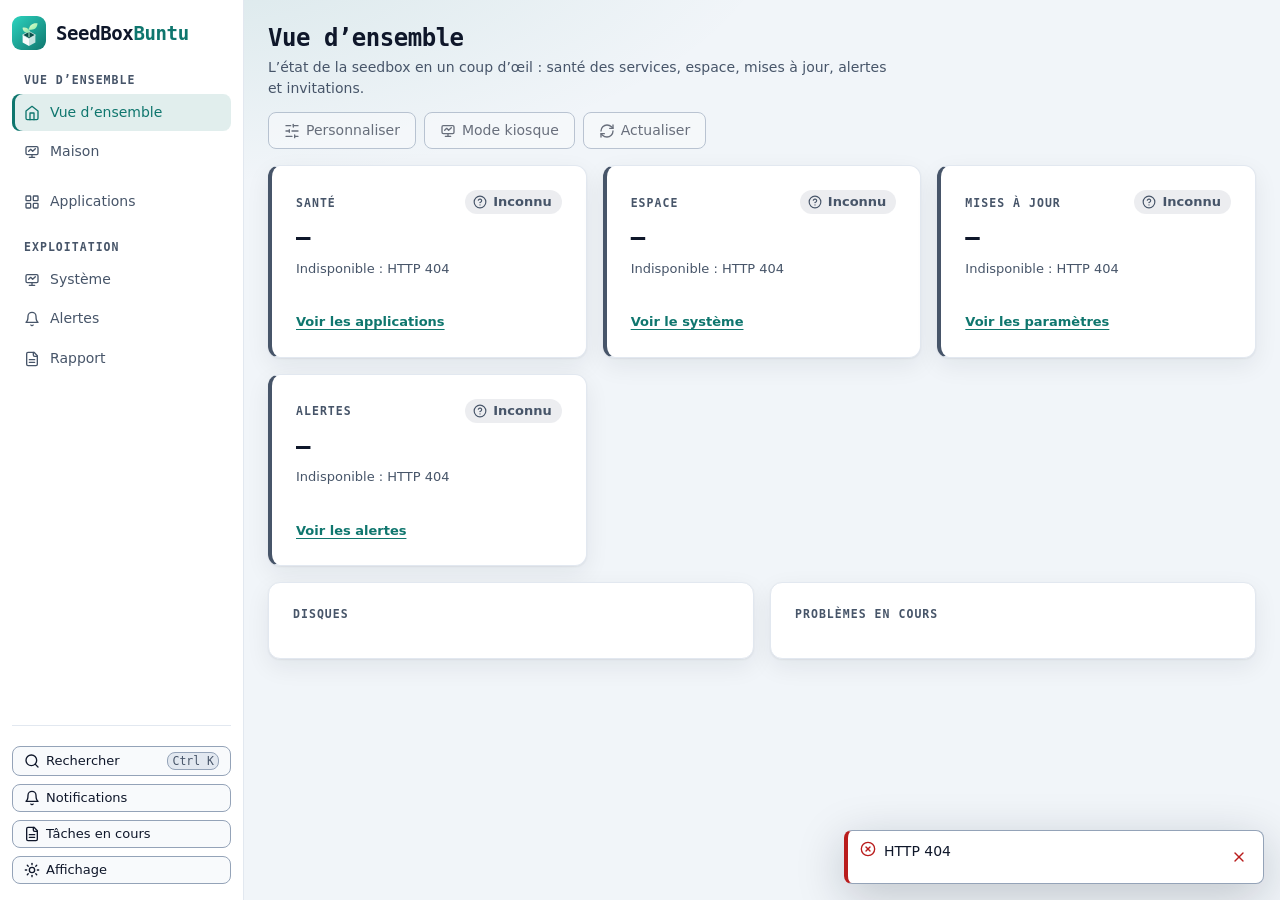
==== rootfs/usr/local/lib/seedboxbuntu/console/web/index.html @ ff4ff11b "Seed depuis le NAS : repointage automatique des torrents vers la copie du NAS, copie locale libérée " ====
<!doctype html>
<html lang="fr">
<head>
<meta charset="utf-8">
<meta name="viewport" content="width=device-width, initial-scale=1">
<title>SeedBoxBuntu - Console</title>
<meta name="theme-color" content="#020617">
<link rel="icon" type="image/svg+xml" href="logo.svg">
<link rel="manifest" href="manifest.webmanifest" crossorigin="use-credentials">
<link rel="apple-touch-icon" href="apple-touch-icon.png">
<meta name="mobile-web-app-capable" content="yes">
<meta name="apple-mobile-web-app-capable" content="yes">
<meta name="apple-mobile-web-app-title" content="SeedBox">
<link rel="preload" href="fonts/fira-sans-latin-400-normal.woff2" as="font" type="font/woff2" crossorigin>
<link rel="stylesheet" href="tokens.css">
<link rel="stylesheet" href="app.css">
<script src="display.js"></script>
<script src="i18n.js"></script>
<script src="lang-en.js"></script>
</head>
<body>
<a class="skip-link" href="#main">Aller au contenu</a>
<div id="offline" class="notice warn hidden" role="status">Hors connexion : les données affichées peuvent être périmées et les actions sont indisponibles.</div>
<div class="shell">
<aside class="side">
  <a class="brand" href="#overview"><img src="logo.svg" alt="" width="34" height="34"><span class="brand-name">SeedBox<b>Buntu</b></span></a>
  <span id="version" class="ver"></span>
  <nav id="nav" aria-label="Navigation principale"></nav>
  <div class="side-foot">
    <span class="who"></span>
    <button class="btn sm" type="button" data-icon="search" data-palette-open aria-keyshortcuts="Control+K Meta+K">Rechercher <kbd>Ctrl K</kbd></button>
    <button class="btn sm" type="button" data-icon="bell" data-notif-open>Notifications<span class="badge hidden" data-notif-badge></span></button>
    <button id="jobs-open" class="btn sm" type="button" data-icon="file" data-jobs-open>Tâches en cours<span id="jobs-badge" class="badge hidden"></span></button>
    <button id="display-open" class="btn sm" type="button" data-icon="sun">Affichage</button>
  </div>
</aside>
<div class="content">
<header class="top">
  <a class="brand" href="#overview"><img src="logo.svg" alt="" width="28" height="28"><span class="brand-name">SeedBox<b>Buntu</b></span></a>
  <span class="who"></span>
  <button class="icon-btn" type="button" data-palette-open aria-label="Rechercher"><svg class="ic" aria-hidden="true"><use href="icons.svg#i-search"/></svg></button>
  <button class="icon-btn" type="button" data-notif-open aria-label="Notifications"><svg class="ic" aria-hidden="true"><use href="icons.svg#i-bell"/></svg><span class="badge hidden" data-notif-badge></span></button>
  <button class="icon-btn" type="button" data-jobs-open aria-label="Tâches en cours"><svg class="ic" aria-hidden="true"><use href="icons.svg#i-file"/></svg></button>
  <button class="icon-btn" type="button" data-display-open aria-label="Affichage"><svg class="ic" aria-hidden="true"><use href="icons.svg#i-sun"/></svg></button>
</header>

<div id="vacation-banner" class="notice info hidden" role="status"><span id="vacation-banner-text"></span> <a href="#vacation">Détails</a></div>
<main id="main" tabindex="-1">
  <section id="view-overview" class="view hidden">
    <header class="page-head"><div><h1>Vue d’ensemble</h1><p class="sub">L’état de la seedbox en un coup d’œil : santé des services, espace, mises à jour, alertes et invitations.</p></div>
      <div class="actions"><button id="overview-customize" class="btn" type="button" data-icon="sliders" aria-pressed="false">Personnaliser</button><button id="overview-kiosk" class="btn" type="button" data-icon="monitor">Mode kiosque</button><button id="overview-refresh" class="btn" type="button">Actualiser</button></div></header>
    <div id="tiles-hidden" class="notice info hidden"></div>
    <div class="tiles" id="tiles">
      <article id="tile-health" class="card tile"><div class="tile-head"><h2>Santé</h2><span class="tile-pill"></span></div><div class="tile-value"></div><p class="tile-detail"></p><a class="more-link" href="#apps">Voir les applications</a></article>
      <article id="tile-space" class="card tile"><div class="tile-head"><h2>Espace</h2><span class="tile-pill"></span></div><div class="tile-value"></div><p class="tile-detail"></p><a class="more-link" href="#system">Voir le système</a></article>
      <article id="tile-updates" class="card tile"><div class="tile-head"><h2>Mises à jour</h2><span class="tile-pill"></span></div><div class="tile-value"></div><p class="tile-detail"></p><a class="more-link" href="#settings">Voir les paramètres</a></article>
      <article id="tile-alerts" class="card tile"><div class="tile-head"><h2>Alertes</h2><span class="tile-pill"></span></div><div class="tile-value"></div><p class="tile-detail"></p><a class="more-link" href="#alerts">Voir les alertes</a></article>
      <article id="tile-backup" class="card tile"><div class="tile-head"><h2>Sauvegardes</h2><span class="tile-pill"></span></div><div class="tile-value"></div><p class="tile-detail"></p><a class="more-link" href="#backup">Voir les sauvegardes</a></article>
      <article id="tile-guests" class="card tile"><div class="tile-head"><h2>Invitations</h2><span class="tile-pill"></span></div><div class="tile-value"></div><p class="tile-detail"></p><a class="more-link" href="#guests">Voir les invités</a></article>
      <article id="tile-setup" class="card tile"><div class="tile-head"><h2>Configuration</h2><span class="tile-pill"></span></div><div class="tile-value"></div><p class="tile-detail"></p><a class="more-link" href="#setup">Ouvrir l’assistant</a></article>
    </div>
    <div class="card half"><h2>Disques</h2><div id="overview-disks"></div></div>
    <div class="card half"><h2>Problèmes en cours</h2><ul id="overview-alerts" class="checks"></ul></div>
  </section>

  <section id="view-apps" class="view hidden">
    <header class="page-head"><div><h1>Applications</h1><p class="sub">État des services, liaisons entre applications, contrôle de santé et versions.</p></div><div class="actions"><button id="deploy" class="btn" type="button">Relancer la configuration</button></div></header>
    <div id="apps-state" class="notice hidden"></div>
    <div id="appliance-banner" class="notice info hidden"><span id="appliance-banner-text"></span> <a href="#settings">Voir dans Paramètres</a></div>
    <div class="table-wrap card"><table>
      <thead><tr><th>Application</th><th>État</th><th>Connexion</th><th></th></tr></thead>
      <tbody id="apps-list"></tbody>
    </table></div>
    <div class="card">
      <div class="card-head"><h2>Contrôle de santé</h2><button id="check-run" class="btn" type="button">Vérifier maintenant</button></div>
      <p class="muted small">Interroge l'API de chaque application et vérifie leurs liaisons : Radarr, Sonarr et Prowlarr entre eux, Jackett et FlareSolverr, clients qBittorrent, Seerr, Jellyfin, autobrr, Dockge.</p>
      <p id="check-summary" class="small"></p>
      <ul id="check-list" class="checks"></ul>
    </div>
    <div class="card" id="steps-card">
      <div class="card-head"><h2>Configuration et mises à jour</h2><button id="steps-retry" class="btn" type="button">Réessayer les étapes en échec</button></div>
      <p class="muted small">Chaque étape de liaison entre applications est suivie ici. Une étape annexe en échec (Jackett, applications ajoutées...) n'arrête pas l'appliance : elle est réessayée chaque heure.</p>
      <div id="upgrade-box" class="notice hidden"></div>
      <pre id="upgrade-log" class="log hidden"></pre>
      <p><button id="upgrade-skip" class="btn danger hidden" type="button">Abandonner la mise à jour en attente</button></p>
      <div class="table-wrap"><table>
        <thead><tr><th>Étape</th><th>État</th><th>Détail</th><th></th></tr></thead>
        <tbody id="steps-list"></tbody>
      </table></div>
    </div>
    <div class="card" id="versions-card">
      <div class="card-head"><h2>Versions des services</h2><button id="versions-load" class="btn" type="button">Afficher</button></div>
      <p class="muted small">Met à jour un service à la fois. La version précédente est gardée : « Revenir » la rétablit et épingle le service (plus de mise à jour automatique) jusqu'à sa prochaine mise à jour manuelle.</p>
      <div id="versions-wrap" class="table-wrap hidden"><table>
        <thead><tr><th>Service</th><th>Version</th><th>Construite le</th><th>Versions gardées</th><th></th></tr></thead>
        <tbody id="versions-list"></tbody>
      </table></div>
    </div>
    <div class="card" id="rollout-card">
      <div class="card-head"><h2>Mise à jour par lots</h2><button id="rollout-run" class="btn primary" type="button">Mettre à jour</button></div>
      <p class="muted small">Met à jour les services un par un : après chacun, la console attend qu’il réponde, le revérifie quelques secondes plus tard, et le ramène à sa version précédente s’il ne tient pas. Au premier échec, le lot s’arrête. Le test vaut ce que vaut le contrôle d’état de l’image : sans lui, le service est seulement vu « en marche ».</p>
      <label class="check"><input id="rollout-continue" type="checkbox">Continuer après un échec</label>
      <div class="table-wrap"><table>
        <thead><tr><th>Service</th><th>Contrôle d’état</th><th>Dernier lot</th></tr></thead>
        <tbody id="rollout-list"></tbody>
      </table></div>
      <p id="rollout-apart" class="muted small"></p>
    </div>
  </section>

  <section id="view-catalog" class="view hidden">
    <header class="page-head"><div><h1>Catalogue d'applications</h1><p class="sub">Ajoutez des applications à la seedbox en un clic. Celles marquées « intégré » sont reliées aux autres (Prowlarr, qBittorrent, Jellyfin...) ; celles venues de linuxserver.io sont installées en mode générique, derrière la connexion unique et réservées aux administrateurs : elles ne fonctionnent que si l'application accepte d'être servie sous un sous-chemin.</p></div><div class="actions"><button id="catalog-refresh" class="btn" type="button">Actualiser sur le web</button></div></header>
    <p id="catalog-state" class="muted small"></p>
    <div class="card" id="packs-card">
      <h2>Packs</h2>
      <p class="muted small">Plusieurs applications reliées entre elles, installées d'un seul geste. Celles déjà présentes sont ignorées.</p>
      <div id="packs-list" class="packs"></div>
    </div>
    <div class="card hidden" id="preset-card">
      <h2>Qualité vidéo (Recyclarr)</h2>
      <p class="muted small">Profils de qualité et formats personnalisés des guides TRaSH, appliqués à Radarr et Sonarr puis resynchronisés chaque jour. Ne change pas les films déjà téléchargés.</p>
      <form id="preset-form" class="row">
        <label>Préréglage<select name="value"><option value="1080p">1080p (Bluray + WEB)</option><option value="2160p">2160p (UHD Bluray + WEB)</option></select></label>
        <button class="btn primary" type="submit">Appliquer et synchroniser</button>
      </form>
    </div>
    <div class="card">
      <label>Rechercher<input id="catalog-search" type="search" placeholder="lidarr, musique, wiki..." autocomplete="off"></label>
    </div>
    <div class="table-wrap card"><table>
      <thead><tr><th>Application</th><th>Description</th><th>Origine</th><th>État</th><th></th></tr></thead>
      <tbody id="catalog-list"></tbody>
    </table></div>
    <div class="card">
      <h2>Catalogue personnel</h2>
      <p class="muted small">Adresse (https) d'un fichier JSON que vous publiez, par exemple dans un dépôt GitHub : il ajoute vos applications sans modifier l'appliance. Format : <code>{"apps": [{"id": "monapp", "name": "Mon app", "image": "ghcr.io/…", "port": 8080, "volumes": ["${CONFIG_DIR}/monapp:/config"]}]}</code>. Les images, volumes et variables sont contrôlés.</p>
      <form id="catalog-url-form" class="row">
        <label>Adresse du catalogue<input name="url" type="url" placeholder="https://raw.githubusercontent.com/…/catalog.json"></label>
        <button class="btn primary" type="submit">Enregistrer et actualiser</button>
      </form>
    </div>
  </section>

  <section id="view-users" class="view hidden">
    <header class="page-head"><div><h1>Comptes</h1><p class="sub">Un compte vaut pour toute l'appliance : connexion unique, Jellyfin et Seerr.</p></div></header>
    <div class="table-wrap card"><table>
      <thead><tr><th>Identifiant</th><th>Rôle</th><th></th></tr></thead>
      <tbody id="users-list"></tbody>
    </table></div>
    <form id="user-form" class="card form">
      <h2>Nouveau compte</h2>
      <label>Identifiant<input name="login" required pattern="[a-z][a-z0-9_.\-]{1,30}" autocomplete="off"></label>
      <label>Mot de passe<input name="password" type="password" minlength="8" required autocomplete="new-password"></label>
      <label>Rôle
        <select name="role">
          <option value="user">Utilisateur : tableau de bord, Jellyfin, Seerr</option>
          <option value="manager">Gestionnaire : en plus, Radarr, Sonarr, Prowlarr, qBittorrent et les applications reliées</option>
          <option value="admin">Administrateur : toutes les applications</option>
        </select>
      </label>
      <button class="btn primary" type="submit">Créer le compte</button>
    </form>
      <div class="card" id="emergency-card">
      <div class="card-head"><h2>Accès de secours</h2><button id="emergency-init" class="btn" type="button">Créer un code</button></div>
      <p class="muted small">Si le seul administrateur perd son mot de passe et sa seconde étape, ce code (imprimé, rangé sous clé) permet de reprendre la main depuis la console de la machine ou en SSH : <code>seedboxctl emergency use IDENTIFIANT</code>, ou le menu texte (Comptes). Il redonne un mot de passe temporaire, retire les secondes étapes du compte, ne sert qu’une fois, et il est remplacé par un nouveau. Cinq codes faux verrouillent l’accès quinze minutes ; chaque essai est dans le journal d’audit.</p>
      <dl id="emergency-state" class="kv"></dl>
      <div id="emergency-code" class="notice ok hidden">
        <p class="small">Code de secours — il n’est affiché qu’une seule fois : imprimez-le et rangez-le sous clé.</p>
        <p class="secret" id="emergency-code-text"></p>
        <div class="row"><button id="emergency-copy" class="btn sm" type="button">Copier</button></div>
      </div>
    </div>
  </section>

  <section id="view-trackers" class="view hidden">
    <header class="page-head"><div><h1>Trackers</h1><p class="sub">Un indexeur ajouté dans Prowlarr (ou dans Jackett : il est repris automatiquement par Prowlarr, FlareSolverr est déjà branché) est transmis à Radarr, Sonarr, cross-seed, qbit_manage.</p></div><div class="actions"><a id="tracker-add" class="btn" target="_blank" rel="noopener">Ajouter dans Prowlarr</a><button id="trackers-sync" class="btn primary" type="button">Synchroniser</button></div></header>
    <div class="card">
      <h2>Règles de seed</h2>
      <div class="table-wrap"><table>
        <thead><tr><th>Tracker</th><th>Temps de seed minimal (h)</th><th>Ratio maximal</th><th></th></tr></thead>
        <tbody id="rules-list"></tbody>
      </table></div>
      <p class="muted small">Ratio maximal -1 : partage illimité. Le temps minimal protège des hit-and-run.</p>
    </div>
    <div class="card">
      <h2>Partage en cours dans qBittorrent</h2>
      <div class="table-wrap"><table>
        <thead><tr><th>Tracker</th><th>Torrents</th><th>Envoyé</th><th>Reçu</th><th>Ratio</th><th>Débit</th></tr></thead>
        <tbody id="stats-list"></tbody>
      </table></div>
    </div>
      <div class="card" id="ratio-card">
      <h2>Objectifs de ratio</h2>
      <p class="muted small">Un ratio minimal par tracker : la console prévient avant de passer dessous. Le ratio vient des statistiques de qBittorrent pour les torrents qu’il connaît encore ; après un import ou un nettoyage il peut différer de celui que le tracker affiche, qui seul fait foi.</p>
      <div class="table-wrap"><table>
        <thead><tr><th>Tracker</th><th>Ratio</th><th>Objectif</th><th>État</th><th>Cette semaine</th></tr></thead>
        <tbody id="ratio-list"></tbody>
      </table></div>
      <form id="ratio-form" class="row">
        <label>Alerte à moins de (%) au-dessus de l’objectif<input name="margin" type="number" min="0" max="100"></label>
        <label>Volume reçu minimal (Go)<input name="min_gb" type="number" min="0" max="100000"></label>
        <button class="btn primary" type="submit">Enregistrer</button>
      </form>
    </div>
  </section>

  <section id="view-shares" class="view hidden">
    <header class="page-head"><div><h1>Partages réseau et disques</h1><p class="sub">Un NAS (SMB ou NFS) ou un disque branché sur le serveur peut recevoir les téléchargements, les fichiers .torrent ou les bibliothèques. Les applications sont reconfigurées automatiquement.</p></div></header>
    <div id="shares-notes" class="notice hidden"></div>
    <div class="card">
      <h2>Partages</h2>
      <div class="table-wrap"><table>
        <thead><tr><th>Nom</th><th>Source</th><th>État</th><th>Espace libre</th><th>Utilisé pour</th><th></th></tr></thead>
        <tbody id="shares-list"></tbody>
      </table></div>
    </div>
    <div class="card">
      <h2>Emplacements</h2>
      <div class="table-wrap"><table>
        <thead><tr><th>Usage</th><th>Emplacement</th><th>Sous-dossier</th><th>Chemin dans les applications</th><th></th></tr></thead>
        <tbody id="roles-list"></tbody>
      </table></div>
      <p class="muted small">Changer l'emplacement des téléchargements ne déplace pas les torrents existants : ils continuent d'être partagés depuis leur emplacement actuel.</p>
    </div>
    <form id="share-form" class="card form" autocomplete="off">
      <h2>Ajouter un partage</h2>
      <label>Type
        <select name="kind" id="share-kind">
          <option value="smb">Partage Windows ou Samba (SMB)</option>
          <option value="nfs">Export NFS</option>
          <option value="disk">Disque branché sur le serveur (NTFS, exFAT, ext4...)</option>
        </select>
      </label>
      <label data-kinds="smb nfs">Serveur (adresse IP ou nom)<input name="host" id="share-host" placeholder="192.168.1.10" autocomplete="off"></label>
      <label data-kinds="smb">Identifiant<input name="username" placeholder="vide : accès invité" autocomplete="off"></label>
      <label data-kinds="smb">Mot de passe<input name="password" type="password" autocomplete="new-password"></label>
      <label data-kinds="smb">Domaine<input name="domain" placeholder="facultatif" autocomplete="off"></label>
      <label data-kinds="smb nfs">Version du protocole
        <select name="version" id="share-version"></select>
      </label>
      <div class="row" data-kinds="smb nfs"><button id="share-discover" class="btn" type="button">Rechercher les partages</button></div>
      <p id="share-discover-state" class="muted small hidden" role="status"></p>
      <label id="share-found" class="hidden">Partage trouvé sur le serveur
        <select id="share-pick"></select>
      </label>
      <label data-kinds="smb nfs">Adresse du partage (remplie par la liste, modifiable)<input name="source" id="share-source" placeholder="//192.168.1.10/torrents"></label>
      <label data-kinds="disk">Disque
        <select name="disk" id="share-disk"></select>
      </label>
      <label>Nom court<input name="name" required pattern="[a-z][a-z0-9]{0,19}" placeholder="nas"></label>
      <p class="muted small" data-kinds="smb">Le compte doit pouvoir écrire dans le partage. Les fichiers appartiennent aux applications (utilisateur 1000) côté serveur.</p>
      <p class="muted small" data-kinds="nfs">Autorisez l'adresse IP de ce serveur dans l'export, et mappez les accès en écriture (all_squash, anonuid=1000 ou équivalent du NAS).</p>
      <p class="muted small" data-kinds="disk">Seuls les disques non montés sont proposés. Le disque n'est pas formaté : son contenu est conservé.</p>
      <button class="btn primary" type="submit">Ajouter et monter</button>
    </form>
    <form id="share-credentials" class="card form hidden" autocomplete="off">
      <h2>Identifiants SMB</h2>
      <label>Partage<select name="name" id="credentials-share"></select></label>
      <label>Identifiant<input name="username" required autocomplete="off"></label>
      <label>Mot de passe<input name="password" type="password" autocomplete="new-password"></label>
      <label>Domaine<input name="domain" placeholder="facultatif" autocomplete="off"></label>
      <button class="btn primary" type="submit">Enregistrer et remonter</button>
    </form>
  </section>

  <section id="view-vpn" class="view hidden">
    <header class="page-head"><div><h1>qBittorrent : accès direct ou VPN</h1><p class="sub">Choisissez si le trafic de qBittorrent passe par un tunnel VPN.</p></div></header>
    <div class="card"><dl id="vpn-state" class="kv"></dl></div>
    <form id="vpn-form" class="card form">
      <h2>Passer par un tunnel VPN (WireGuard)</h2>
      <p class="muted small">Par défaut qBittorrent est utilisé en accès direct, sans VPN : le port de partage 6881 est ouvert sur le serveur. Renseignez un fournisseur pour faire passer tout son trafic par le tunnel.</p>
      <label>Fournisseur
        <select name="provider">
          <option value="protonvpn">Proton VPN : redirection de port</option>
          <option value="private internet access">Private Internet Access : redirection de port</option>
          <option value="privatevpn">PrivateVPN : redirection de port</option>
          <option value="mullvad">Mullvad : sans redirection de port</option>
          <option value="airvpn">AirVPN : ports à déclarer sur son site</option>
          <option value="nordvpn">NordVPN : sans redirection de port</option>
          <option value="surfshark">Surfshark : sans redirection de port</option>
          <option value="windscribe">Windscribe : sans redirection de port</option>
        </select>
      </label>
      <label>Clé privée WireGuard<input name="private_key" type="password" required autocomplete="off"></label>
      <label>Adresse WireGuard<input name="addresses" placeholder="10.2.0.2/32" autocomplete="off"></label>
      <label>Pays du serveur<input name="countries" placeholder="Switzerland,Netherlands" autocomplete="off"></label>
      <label class="check"><input name="port_forwarding" type="checkbox" checked>Redirection de port : indispensable à un bon ratio</label>
      <p class="muted small">Proton VPN : générez la configuration WireGuard avec l'option NAT-PMP activée.</p>
      <div class="row">
        <button class="btn primary" type="submit">Appliquer</button>
        <button id="vpn-disable" class="btn danger" type="button">Désactiver le VPN (accès direct)</button>
      </div>
    </form>
    <form class="card form" id="vpnwatch-card">
      <h2>Surveillance du tunnel</h2>
      <p class="muted small">Toutes les 5 minutes, compare l’adresse de sortie vue depuis le tunnel avec celle de la maison. Identiques : le trafic sort sans passer par le VPN (alerte critique, et pause des torrents si l’arrêt automatique est activé). Un changement d’adresse de sortie est noté. gluetun coupe déjà tout trafic hors tunnel : c’est un filet de sécurité, pas la protection principale. Désactivé par défaut : il interroge un service public (api.ipify.org) depuis le serveur, qui voit alors l’adresse de la maison.</p>
      <p id="vpnwatch-state" class="notice info"></p>
      <label class="check"><input name="enabled" type="checkbox">Surveiller le tunnel</label>
      <label class="check"><input name="auto_stop" type="checkbox">Mettre les torrents en pause en cas de fuite</label>
      <button class="btn primary" type="submit">Enregistrer</button>
      <div class="table-wrap"><table>
        <thead><tr><th>Date</th><th>Événement</th><th>Détail</th></tr></thead>
        <tbody id="vpnwatch-list"></tbody>
      </table></div>
    </form>
  </section>

  <section id="view-domain" class="view hidden">
    <header class="page-head"><div><h1>Adresse et certificat</h1><p class="sub">Adresses d'accès au serveur et certificats.</p></div></header>
    <div class="card"><dl id="domain-state" class="kv"></dl>
      <div class="row"><a class="btn" href="api/ca.crt">Télécharger l'autorité locale</a></div>
      <p class="muted small">À installer sur vos appareils pour éviter l'alerte du navigateur en mode auto-signé.</p>
    </div>
    <div class="card form" id="network-card">
      <h2>Réseau de l'appliance</h2>
      <p class="muted small">Adresse IP, passerelle et DNS de la carte réseau (fichier netplan, le même que le menu texte). Après « Appliquer », ouvrez la nouvelle adresse et cliquez sur « Confirmer » dans les 2 minutes : sans confirmation, l'ancienne configuration revient toute seule.</p>
      <div id="network-pending" class="notice warn hidden" role="status">
        <div><p id="network-pending-text"></p>
        <div class="row"><button id="network-keep" class="btn primary" type="button">Confirmer</button><button id="network-revert" class="btn" type="button">Revenir</button></div></div>
      </div>
      <dl id="network-state" class="kv"></dl>
      <form id="network-form">
        <label>Carte réseau<select name="iface"></select></label>
        <label>Adressage<select name="mode"><option value="dhcp">Automatique (DHCP)</option><option value="static">Adresse IP fixe</option></select></label>
        <div id="network-static">
          <label>Adresse et masque<input name="address" placeholder="192.168.1.50/24" autocomplete="off"></label>
          <label>Passerelle<input name="gateway" placeholder="192.168.1.1" autocomplete="off"></label>
          <label>Serveurs DNS (séparés par des espaces)<input name="dns" placeholder="1.1.1.1 9.9.9.9" autocomplete="off"></label>
        </div>
        <button class="btn primary" type="submit">Appliquer</button>
      </form>
    </div>
    <form id="domain-form" class="card form">
      <h2>Nom personnalisé</h2>
      <label>Nom<input name="domain" placeholder="seedbox.exemple.fr" autocomplete="off"></label>
      <label>E-mail Let's Encrypt<input name="email" type="email" placeholder="vide : certificat de l'autorité locale" autocomplete="off"></label>
      <p class="muted small">Vide : l'adresse IP du serveur, suivie automatiquement. Un nom doit pointer vers ce serveur dans votre DNS (un seul enregistrement : les applications sont servies par chemin). L'adresse IP reste toujours utilisable. Avec Let's Encrypt, ouvrez aussi le port 80 depuis Internet.</p>
      <button class="btn primary" type="submit">Appliquer</button>
    </form>
    <form id="hosts-form" class="card form">
      <h2>Adresses supplémentaires</h2>
      <label>Alias DNS ou adresses IP servis en plus (séparés par des virgules)<input name="value" placeholder="nas.exemple.lan, 10.0.0.5" autocomplete="off"></label>
      <p class="muted small">Chaque adresse reçoit son propre cookie de connexion et sa place dans le certificat de l'appliance. Une adresse non déclarée ici est redirigée vers l'adresse principale.</p>
      <button class="btn primary" type="submit">Enregistrer</button>
    </form>
    <div class="card" id="sub-card">
      <div class="card-head"><h2>Sous-domaines des applications</h2><button id="sub-refresh" class="btn sm" type="button">Vérifier le DNS</button></div>
      <p class="muted small">Chaque application répond aussi sur sa propre adresse (radarr.exemple.fr, sonarr.exemple.fr…), derrière le reverse proxy de l’appliance. Les adresses par chemin continuent de fonctionner. Connexion unique et certificat couvrent tous les noms ; chaque nom doit exister dans votre DNS.</p>
      <p id="sub-state" class="notice info"></p>
      <form id="sub-form" class="row filters">
        <label>Domaine des applications<input name="domain" required placeholder="exemple.fr" autocomplete="off"></label>
        <button class="btn primary" type="submit">Activer</button>
        <button id="sub-off" class="btn danger" type="button">Désactiver</button>
      </form>
      <ul id="sub-warnings" class="checks"></ul>
      <div class="table-wrap"><table>
        <thead><tr><th>Application</th><th>Adresse</th><th>DNS</th><th>Accès</th><th></th></tr></thead>
        <tbody id="sub-list"></tbody>
      </table></div>
      <form id="sub-rename" class="row filters">
        <label>Application<select name="app" id="sub-app"></select></label>
        <label>Nom<input name="name" placeholder="vide : nom par défaut" autocomplete="off"></label>
        <button class="btn" type="submit">Renommer</button>
      </form>
      <p id="sub-zone-title" class="muted small hidden">Enregistrements à créer dans votre DNS :</p>
      <pre id="sub-zone" class="log no-i18n hidden"></pre>
    </div>
    <div class="card form" id="ts-card">
      <h2>Accès distant : Tailscale (expérimental)</h2>
      <p class="muted small">Publie l'appliance sur votre réseau privé Tailscale avec un vrai certificat HTTPS, sans ouvrir de port de la box. Prérequis : un compte Tailscale, « HTTPS Certificates » activé dans sa console d'administration. Générez une clé d'authentification (Settings, Keys) ou laissez le champ vide pour valider la connexion depuis un lien.</p>
      <dl id="ts-state" class="kv"></dl>
      <form id="ts-form">
        <label>Nom de la machine sur le tailnet<input name="hostname" value="seedbox" autocomplete="off"></label>
        <label>Clé d'authentification (facultative)<input name="key" type="password" placeholder="tskey-auth-..." autocomplete="off"></label>
        <div class="row"><button class="btn primary" type="submit">Activer ou mettre à jour</button><button id="ts-off" class="btn danger" type="button">Désactiver</button></div>
      </form>
    </div>
    <div class="card form" id="dns-card">
      <h2>Let's Encrypt par DNS (sans ouvrir le port 80)</h2>
      <p class="muted small">Pour un nom de domaine personnalisé : le certificat est obtenu en créant un enregistrement DNS chez votre fournisseur, donc sans exposer le serveur à Internet. Renseignez d'abord le nom et l'e-mail ci-dessus.</p>
      <p id="dns-state" class="small"></p>
      <form id="dns-form">
        <label>Fournisseur DNS<select name="provider" id="dns-provider"></select></label>
        <label>Variables d'accès, une par ligne (NOM=valeur)<textarea name="variables" id="dns-vars" rows="3" autocomplete="off" spellcheck="false"></textarea></label>
        <div class="row"><button class="btn primary" type="submit">Activer</button><button id="dns-off" class="btn" type="button">Revenir au défi HTTP</button></div>
      </form>
    </div>
  </section>

  <section id="view-bans" class="view hidden">
    <header class="page-head"><div><h1>Bannissements</h1><p class="sub">fail2ban bloque pendant un temps croissant l’adresse qui échoue trop souvent à se connecter en SSH. Ici : qui est banni, débannir ou bannir une adresse, adresses jamais bannies, seuils. La connexion web a sa propre protection (5 essais, puis 10 minutes).</p></div><div class="actions"><button id="bans-refresh" class="btn" type="button">Actualiser</button></div></header>
    <p id="bans-state" class="notice info"></p>
    <div id="bans-me" class="notice warn hidden">
      <p id="bans-me-text"></p>
      <button id="bans-me-ignore" class="btn primary" type="button">Ne jamais bannir mon adresse</button>
    </div>
    <div class="card">
      <div class="card-head"><h2>Adresses bannies</h2><button id="bans-unban-all" class="btn danger sm" type="button">Tout débannir</button></div>
      <div class="table-wrap"><table>
        <thead><tr><th>Adresse</th><th>Jail</th><th>Jusqu’à</th><th></th></tr></thead>
        <tbody id="bans-list"></tbody>
      </table></div>
      <form id="bans-add" class="row filters">
        <label>Bannir une adresse<input name="address" required autocomplete="off" placeholder="203.0.113.7"></label>
        <label>Jail<select name="jail" id="bans-jail"></select></label>
        <button class="btn primary" type="submit">Bannir</button>
      </form>
    </div>
    <div class="card">
      <h2>Jails</h2>
      <div class="table-wrap"><table>
        <thead><tr><th>Jail</th><th>Échecs en cours</th><th>Échecs au total</th><th>Bannis en ce moment</th><th>Bannissements au total</th></tr></thead>
        <tbody id="bans-jails"></tbody>
      </table></div>
    </div>
    <div class="card">
      <h2>Adresses ignorées</h2>
      <p class="muted small">Ces adresses ne sont jamais bannies, même après de nombreux échecs : mettez-y votre poste ou votre réseau local. 127.0.0.1 et ::1 le sont toujours.</p>
      <ul id="bans-ignored" class="checks"></ul>
      <form id="bans-ignore-form" class="row filters">
        <label>Adresse ou réseau<input name="address" required autocomplete="off" placeholder="192.168.1.0/24"></label>
        <button class="btn primary" type="submit">Ignorer</button>
      </form>
    </div>
    <form id="bans-settings" class="card form">
      <h2>Seuils</h2>
      <label>Durée du bannissement (minutes)<input name="ban_minutes" type="number" min="1" max="43200" autocomplete="off"></label>
      <label>Fenêtre de comptage des échecs (minutes)<input name="window_minutes" type="number" min="1" max="1440" autocomplete="off"></label>
      <label>Essais permis avant le bannissement<input name="retries" type="number" min="2" max="30" autocomplete="off"></label>
      <label class="check"><input name="increment" type="checkbox">Bannissement plus long à chaque récidive</label>
      <label>Durée maximale d’un bannissement (heures)<input name="max_hours" type="number" min="1" max="8760" autocomplete="off"></label>
      <button class="btn primary" type="submit">Enregistrer</button>
    </form>
    <div class="card">
      <h2>Historique récent</h2>
      <div class="table-wrap"><table>
        <thead><tr><th>Date</th><th>Jail</th><th>Action</th><th>Adresse</th></tr></thead>
        <tbody id="bans-recent"></tbody>
      </table></div>
    </div>
  </section>

  <section id="view-aggregator" class="view hidden">
    <header class="page-head"><div><h1>Agrégateur</h1><p class="sub">Les nouveautés de vos indexeurs (Prowlarr, Jackett, sources Torznab) regroupées par œuvre : un film ou une série n’apparaît qu’une fois, avec toutes ses versions. Un clic envoie le torrent choisi à qBittorrent.</p></div><div class="actions"><button id="agg-sync" class="btn primary" type="button">Collecter maintenant</button></div></header>
    <p id="agg-state" class="notice info"></p>
    <div class="card" id="agg-catalogue">
      <div class="card-head"><h2>Catalogue</h2><div id="agg-periods" class="segmented" role="group" aria-label="Période"></div></div>
      <div id="agg-categories" class="segmented" role="group" aria-label="Catégorie"></div>
      <form id="agg-form" class="row filters">
        <label>Recherche<input name="q" type="search" placeholder="titre, saison, année…" autocomplete="off"></label>
        <label>Tracker<select name="tracker"><option value="">Tous</option></select></label>
        <label>Qualité<select name="quality"><option value="">Toutes</option></select></label>
        <label>Tri<select name="sort">
          <option value="publishedAt">Date</option><option value="seeders">Seeders</option><option value="leechers">Leechers</option><option value="completed">Téléchargements</option>
          <option value="title">Titre</option><option value="quality">Qualité</option><option value="tracker">Tracker</option></select></label>
        <label>Ordre<select name="dir"><option value="desc">Décroissant</option><option value="asc">Croissant</option></select></label>
        <label>Par page<select name="per"><option value="20">20</option><option value="40">40</option><option value="60">60</option><option value="0">Tout</option></select></label>
        <button class="btn primary" type="submit">Filtrer</button>
      </form>
      <p id="agg-summary" class="small muted"></p>
      <div id="agg-list" class="agg-list"></div>
      <div class="row"><button id="agg-prev" class="btn sm" type="button">Précédent</button><span id="agg-page" class="small muted"></span><button id="agg-next" class="btn sm" type="button">Suivant</button></div>
    </div>
    <div class="card" id="agg-sources-card">
      <div class="card-head"><h2>Sources</h2></div>
      <div class="table-wrap"><table>
        <thead><tr><th>Source</th><th>État</th><th>Dernière collecte</th><th>Résultats</th><th>Nouveaux</th><th>Dans le catalogue</th><th></th></tr></thead>
        <tbody id="agg-sources"></tbody>
      </table></div>
      <form id="agg-add" class="row filters">
        <label>Nom<input name="name" required maxlength="60" autocomplete="off" placeholder="Mon indexeur"></label>
        <label>Adresse du flux Torznab<input name="url" type="url" required autocomplete="off" placeholder="https://indexeur.exemple/api"></label>
        <label>Clé d’API<input name="key" type="password" autocomplete="off"></label>
        <button class="btn primary" type="submit">Ajouter une source</button>
      </form>
      <p class="muted small">Prowlarr et Jackett sont lus avec les clés de la boîte. Une source ajoutée doit répondre au format Torznab (t=search). Les trackers privés sans flux Torznab (ratio, messages non lus, sessions protégées) ne sont pas lus ici.</p>
    </div>
    <div class="card" id="agg-health-card">
      <h2>Santé et historique</h2>
      <dl id="agg-totals" class="kv"></dl>
      <div class="table-wrap"><table>
        <thead><tr><th>Jour</th><th>Indexés</th><th>Ajoutés</th><th>Purgés</th></tr></thead>
        <tbody id="agg-timeline"></tbody>
      </table></div>
    </div>
    <form id="agg-settings" class="card form">
      <h2>Collecte</h2>
      <label class="check"><input name="enabled" type="checkbox">Collecter automatiquement</label>
      <label>Intervalle<select name="interval" id="agg-interval"></select></label>
      <label>Conserver (jours)<input name="retention" type="number" min="1" max="60" autocomplete="off"></label>
      <label>Résultats demandés par requête<input name="limit" type="number" min="10" max="300" autocomplete="off"></label>
      <label>Catégorie qBittorrent des envois<input name="category" maxlength="40" autocomplete="off" placeholder="agregateur"></label>
      <label class="check"><input name="alert" type="checkbox">Alerter quand une source échoue 3 collectes de suite</label>
      <button class="btn primary" type="submit">Enregistrer</button>
    </form>
  </section>

  <section id="view-system" class="view hidden">
    <header class="page-head"><div><h1>Système</h1><p class="sub">Ressources de la machine, disques, conteneurs et historique.</p></div><div class="actions"><span id="sys-up" class="muted small"></span></div></header>
    <div class="grid">
      <div class="card"><h2>Processeur</h2><div id="sys-cpu-g"></div></div>
      <div class="card"><h2>Mémoire</h2><div id="sys-mem-g"></div></div>
      <div class="card"><h2>Réseau</h2><p id="sys-net" class="secret"></p><p id="sys-net-t" class="small muted"></p></div>
    </div>
    <div class="card" id="history-card">
      <div class="card-head"><h2>Historique</h2><div id="history-ranges" class="segmented" role="group" aria-label="Période"></div></div>
      <div id="history-empty" class="muted small hidden">Les mesures sont enregistrées toutes les 5 minutes : le graphique apparaît après quelques relevés.</div>
      <div id="history-charts" class="charts"></div>
      <h2 class="sub">Prévision de remplissage des disques</h2>
      <ul id="history-forecast" class="checks"></ul>
    </div>
    <div class="card">
      <h2>Disques</h2>
      <div id="sys-disks"></div>
      <ul id="sys-smart" class="checks"></ul>
    </div>
    <div class="card">
      <h2>Conteneurs</h2>
      <div class="table-wrap"><table>
        <thead><tr><th>Conteneur</th><th>Processeur</th><th>Mémoire</th><th>Réseau (reçu / émis)</th></tr></thead>
        <tbody id="sys-containers"></tbody>
      </table></div>
    </div>
    <div class="card hidden" id="resources-card">
      <h2>Ressources par conteneur (24 h)</h2>
      <p class="muted small">Le processeur et la mémoire de chaque conteneur sont relevés toutes les 5 minutes. Une alerte prévient quand la mémoire frôle sa limite, qu’elle grimpe sans raison (fuite probable) ou que le processeur reste saturé.</p>
      <div class="table-wrap"><table>
        <thead><tr><th>Conteneur</th><th>Processeur</th><th>Mémoire</th><th>Tendance</th><th>État</th></tr></thead>
        <tbody id="resources-list"></tbody>
      </table></div>
      <details id="resources-extra">
        <summary class="small">Seuils d’alerte</summary>
        <form id="resources-form" class="form">
          <label class="check"><input name="enabled" type="checkbox">Alerter sur les dérives de ressources</label>
          <label>Mémoire : alerte au-delà de (% de la limite)<input name="memory_percent" type="number" autocomplete="off" min="50" max="100"></label>
          <label>Fuite probable : à partir de (Mo)<input name="leak_mb" type="number" autocomplete="off" min="64" max="65536"></label>
          <label>Processeur : alerte au-delà de (% de la machine)<input name="cpu_percent" type="number" autocomplete="off" min="50" max="100"></label>
          <button class="btn primary" type="submit">Enregistrer</button>
        </form>
      </details>
    </div>
    <div class="card" id="gpu-card">
      <h2>Transcodage matériel (GPU)</h2>
      <p class="muted small">Jellyfin peut utiliser la carte graphique du serveur pour transcoder sans saturer le processeur : Intel (QSV, VAAPI), AMD (VAAPI) ou NVIDIA (NVENC, pilote et NVIDIA Container Toolkit requis).</p>
      <dl id="gpu-state" class="kv"></dl>
      <div class="row">
        <label>Mode<select id="gpu-mode"></select></label>
        <button id="gpu-save" class="btn primary" type="button">Appliquer</button>
        <button id="gpu-test" class="btn" type="button">Tester l’encodage</button>
      </div>
      <p class="muted small">Appliquer recrée le conteneur Jellyfin (quelques secondes d’interruption) et règle le transcodage dans Jellyfin.</p>
    </div>
    <div class="card">
      <div class="card-head"><h2>Journaux</h2>
        <div class="row">
          <select id="log-source" aria-label="Source du journal"></select>
          <select id="log-lines" aria-label="Nombre de lignes"><option>50</option><option selected>100</option><option>200</option><option>500</option></select>
          <button id="log-refresh" class="btn" type="button">Actualiser</button>
        </div>
      </div>
      <pre id="log-view" class="log"></pre>
    </div>
  </section>

  <section id="view-alerts" class="view hidden">
    <header class="page-head"><div><h1>Alertes</h1><p class="sub">L'appliance se surveille toutes les 5 minutes : services arrêtés, disque presque plein, mise à jour bloquée, étape de configuration en échec, certificat proche de l'expiration. Un problème n'est signalé qu'après deux constats successifs, rappelé selon l'intervalle choisi, et un message « rétabli » l'annonce à sa disparition.</p></div><div class="actions"><button id="alerts-test" class="btn" type="button">Envoyer un message de test</button></div></header>
    <div class="card"><h2>Problèmes en cours</h2><ul id="alerts-active" class="checks"></ul></div>
    <form id="msglang-form" class="card form half">
      <h2>Langue des messages envoyés</h2>
      <p class="muted small">Alertes, messages « rétabli » et rapport hebdomadaire envoyés sur ntfy, Discord, webhook, e-mail et notifications push. L’interface de la console suit la langue du navigateur.</p>
      <label>Langue<select name="notify" id="msglang-select" class="no-i18n"><option value="fr">Français</option><option value="en">English</option></select></label>
      <button class="btn primary" type="submit">Enregistrer</button>
    </form>
    <div class="card half" id="push-card" data-ro-ok>
      <h2>Notifications dans le navigateur</h2>
      <p class="muted small">Une alerte s’affiche sur cet appareil même quand la console n’est pas ouverte (Chrome, Edge, Firefox, et Safari à partir de l’écran d’accueil). Chaque appareil s’inscrit séparément.</p>
      <p id="push-state" class="notice info"></p>
      <div class="row">
        <button id="push-toggle" class="btn primary" type="button">Activer</button>
        <button id="push-test" class="btn" type="button">Tester</button>
      </div>
    </div>
    <form id="alerts-form" class="card form">
      <label class="check"><input name="enabled" type="checkbox">Activer les alertes</label>
      <label>Seuil d'alerte du disque (% utilisés)<input name="disk_percent" type="number" autocomplete="off" min="50" max="99"></label>
      <label>Rappel toutes les (heures)<input name="repeat_hours" type="number" autocomplete="off" min="1" max="168"></label>
      <h2>ntfy</h2>
      <label>Serveur<input name="ntfy.url" type="url" autocomplete="off" placeholder="https://ntfy.sh"></label>
      <label>Sujet (secret : choisissez un nom difficile à deviner)<input name="ntfy.topic" type="text" autocomplete="off"></label>
      <label>Jeton d'accès (facultatif)<input name="ntfy.token" type="password" autocomplete="off"></label>
      <h2>Discord</h2>
      <label>Adresse du webhook<input name="discord.webhook" type="password" autocomplete="off"></label>
      <h2>Webhook générique (JSON)</h2>
      <label>Adresse<input name="webhook.url" type="password" autocomplete="off"></label>
      <label>Secret transmis dans X-SeedBox-Secret (facultatif)<input name="webhook.secret" type="password" autocomplete="off"></label>
      <h2>E-mail (SMTP)</h2>
      <label>Serveur SMTP<input name="email.host" type="text" autocomplete="off"></label>
      <label>Port<input name="email.port" type="number" autocomplete="off" min="1" max="65535"></label>
      <label>Sécurité<select name="email.security"><option value="starttls">STARTTLS (587)</option><option value="ssl">SSL/TLS (465)</option><option value="none">Aucune</option></select></label>
      <label>Utilisateur<input name="email.user" type="text" autocomplete="off"></label>
      <label>Mot de passe<input name="email.password" type="password" autocomplete="off"></label>
      <label>Expéditeur<input name="email.sender" type="email" autocomplete="off"></label>
      <label>Destinataire<input name="email.to" type="email" autocomplete="off"></label>
      <button class="btn primary" type="submit">Enregistrer</button>
    </form>
  </section>

  <section id="view-backup" class="view hidden">
    <header class="page-head"><div><h1>Sauvegardes</h1><p class="sub">Configuration de l'appliance : comptes, clés, réglages des applications, partages, applications ajoutées. Les médias et téléchargements n'en font pas partie (c'est le stockage), ni les caches, journaux et vignettes de Jellyfin. L'archive est chiffrée avec une clé propre à ce serveur. Restaurez après le premier déploiement d'un serveur neuf.</p></div><div class="actions"><button id="backup-create" class="btn primary" type="button">Sauvegarder maintenant</button></div></header>
    <div class="card table-wrap"><table>
      <thead><tr><th>Date</th><th>Emplacement</th><th>Taille</th><th></th></tr></thead>
      <tbody id="backup-list"></tbody>
    </table></div>
    <form id="backup-form" class="card form">
      <h2>Planification</h2>
      <label class="check"><input name="enabled" type="checkbox">Sauvegarder automatiquement</label>
      <div class="days" id="backup-days"></div>
      <label>Heure<input name="time" type="time" required></label>
      <label>Sauvegardes conservées<input name="keep" type="number" min="1" max="60" required></label>
      <label>Partage de destination (nom du partage monté ; vide : ce serveur)<input name="destination" placeholder="ex. nas"></label>
      <p id="backup-warn" class="notice hidden"></p>
      <button class="btn primary" type="submit">Enregistrer</button>
    </form>
    <div class="card" id="offsite-card">
      <h2>Copie hors du serveur</h2>
      <p class="muted small">Chaque sauvegarde est aussi envoyée (déjà chiffrée) vers un autre endroit : si le serveur ou son disque disparaît, la configuration reste récupérable. Un test de restauration mensuel prouve que les copies sont lisibles.</p>
      <dl id="offsite-state" class="kv"></dl>
      <form id="offsite-form" autocomplete="off">
        <label class="check"><input name="enabled" type="checkbox">Envoyer chaque sauvegarde hors du serveur</label>
        <label>Destination<select name="type" id="offsite-type"></select></label>
        <div id="offsite-fields" class="form"></div>
        <div class="split">
          <label>Dossier distant<input name="path" placeholder="seedbox" autocomplete="off"></label>
          <label>Copies conservées<input name="keep" type="number" min="1" max="365"></label>
        </div>
        <div class="row">
          <button class="btn primary" type="submit">Enregistrer</button>
          <button id="offsite-connection" class="btn" type="button">Tester la connexion</button>
          <button id="offsite-push" class="btn" type="button">Envoyer la dernière sauvegarde</button>
          <button id="offsite-test" class="btn" type="button">Tester la restauration</button>
          <button id="offsite-clear" class="btn danger" type="button">Retirer la destination</button>
        </div>
      </form>
    </div>
    <div class="card" id="sandbox-card">
      <h2>Vérifier une sauvegarde</h2>
      <p class="muted small">Répétition à blanc : la sauvegarde est déchiffrée et dépliée dans un dossier de travail, ses bases de données et ses fichiers de réglages sont contrôlés, puis comparés à ce serveur pour dire ce qu’une restauration remplacerait. Rien n’est modifié.</p>
      <div class="row"><label>Sauvegarde<select id="sandbox-name" aria-label="Sauvegarde à vérifier"></select></label>
        <button id="sandbox-run" class="btn primary" type="button">Vérifier</button></div>
      <div id="sandbox-result" class="hidden"></div>
    </div>
    <div class="card" id="backupdiff-card">
      <h2>Comparer deux sauvegardes</h2>
      <p class="muted small">Qu’est-ce qui a changé entre deux dates ? Les fichiers de réglages modifiés sont montrés ligne par ligne ; les bases de données sont seulement signalées. Les mots de passe, clés et jetons ne s’affichent jamais : un repère indique si une valeur a changé. Rien n’est restauré.</p>
      <div class="row">
        <label>Ancienne<select id="backupdiff-old" aria-label="Sauvegarde la plus ancienne"></select></label>
        <label>Récente<select id="backupdiff-new" aria-label="Sauvegarde la plus récente"></select></label>
        <button id="backupdiff-run" class="btn primary" type="button">Comparer</button>
      </div>
      <div id="backupdiff-result" class="hidden"></div>
    </div>
    <div class="card" id="config-card">
      <h2>Réglages de la console</h2>
      <p class="muted small">Exportez les réglages de cette console (alertes, rapport, fenêtre de maintenance, seuils, préférences d’affichage) dans un petit fichier, pour les réappliquer sur un autre serveur. Les comptes, les médias et les applications n’en font pas partie ; les secrets des canaux d’alerte ne sont inclus que si vous le demandez.</p>
      <div class="row">
        <label class="check"><input id="config-secrets" type="checkbox">Inclure les secrets des alertes</label>
        <button id="config-export" class="btn" type="button">Télécharger</button>
      </div>
      <div class="row"><label>Fichier à importer<input id="config-file" type="file" accept="application/json,.json"></label>
        <button id="config-plan" class="btn" type="button">Simuler</button></div>
      <div id="config-plan-box" class="hidden">
        <div class="table-wrap"><table>
          <thead><tr><th></th><th>Section</th><th>État</th><th>Détail</th></tr></thead>
          <tbody id="config-plan-list"></tbody>
        </table></div>
        <div class="row"><button id="config-apply" class="btn primary" type="button">Appliquer</button></div>
      </div>
    </div>
    <div class="card" id="import-card">
      <h2>Importer une autre seedbox</h2>
      <p class="muted small">Déposez les sauvegardes de l’ancienne seedbox (<code>radarr_backup_….zip</code>, <code>sonarr_backup_….zip</code>, le dossier <code>BT_backup</code> de qBittorrent…) dans <code id="import-folder">stockage/import</code> (partage réseau ou SFTP), puis cliquez sur Rechercher. La clé d’API, le port et la connexion de CE serveur sont conservés ; une sauvegarde complète est faite avant l’import et l’ancienne base est gardée.</p>
      <div class="row"><button id="import-scan" class="btn" type="button">Rechercher dans le dossier</button></div>
      <div id="import-items" class="table-wrap hidden"><table>
        <thead><tr><th class="check-col"></th><th>Élément</th><th>Contenu</th><th>Fichier</th></tr></thead>
        <tbody id="import-list"></tbody>
      </table></div>
      <p id="import-empty" class="muted small hidden">Rien d’importable trouvé dans le dossier.</p>
      <div id="import-map-box" class="hidden">
        <h2 class="sub">Table des chemins (ancien dossier → dossier de ce serveur)</h2>
        <p class="muted small">Les chemins des films, séries et torrents sont convertis d’après ces lignes. Les fichiers eux-mêmes se copient avec le partage réseau vers ces nouveaux dossiers. Sans correspondance, un chemin reste inchangé.</p>
        <div id="import-targets" class="muted small"></div>
        <div id="import-map" class="map"></div>
        <div class="row">
          <button id="import-map-add" class="btn sm" type="button">Ajouter une ligne</button>
          <button id="import-dry" class="btn" type="button">Simuler</button>
          <button id="import-run" class="btn primary" type="button">Importer</button>
          <button id="import-clear" class="btn danger" type="button">Vider le dossier d’import</button>
        </div>
        <p class="muted small">Les torrents importés sont mis en pause : reprenez-les dans qBittorrent après avoir copié les données.</p>
      </div>
    </div>
    <div class="card">
      <h2>Clé de chiffrement</h2>
      <p class="muted small">Sans cette clé, une sauvegarde ne peut pas être restaurée sur un autre serveur : notez-la dans un gestionnaire de mots de passe.</p>
      <button id="backup-key-show" class="btn" type="button">Afficher la clé</button>
      <p id="backup-key" class="secret"></p>
    </div>
    <div class="card" id="restoredrill-card">
      <div class="card-head"><h2>Simulation de restauration</h2><button id="restoredrill-run" class="btn primary" type="button">Simuler</button></div>
      <p class="muted small">Restaure une sauvegarde dans des conteneurs jetables, sans réseau et sans toucher à vos données, puis vérifie que Radarr, Sonarr, Prowlarr et Lidarr démarrent avec leur configuration sauvegardée et que leur API répond avec la clé de la sauvegarde. Il faut environ 1,5 Go de mémoire libre ; la simulation prend quelques minutes. Elle prouve que la sauvegarde se relit, pas que tout le contenu (médias, bases de Jellyfin) est complet.</p>
      <label>Sauvegarde<select id="restoredrill-name"></select></label>
      <p id="restoredrill-state" class="notice info"></p>
      <div class="table-wrap"><table>
        <thead><tr><th>Application</th><th>Démarre</th><th>API</th><th>Éléments</th><th>Détail</th></tr></thead>
        <tbody id="restoredrill-list"></tbody>
      </table></div>
    </div>
  </section>

  <section id="view-guests" class="view hidden">
    <header class="page-head"><div><h1>Invités</h1><p class="sub">Invitez quelqu’un par un lien à usage limité : il choisit son identifiant et son mot de passe, sans que vous ayez à créer le compte. Chaque compte peut avoir une échéance, un nombre d’écrans simultanés, un débit maximal et des quotas de demandes Seerr. Chacun retrouve ses limites, ses quotas et l’état de ses demandes sur sa page <a href="/me/">Mon espace</a>.</p></div></header>
    <div id="guest-link" class="notice ok hidden">
      <p class="small">Lien d’invitation — il n’est affiché qu’une seule fois :</p>
      <p class="secret" id="guest-link-text"></p>
      <div class="row"><button id="guest-link-copy" class="btn sm" type="button">Copier le lien</button><span id="guest-link-note" class="muted small"></span></div>
    </div>
    <form id="guest-form" class="card form">
      <h2>Nouvelle invitation</h2>
      <label>Nom (pour vous y retrouver)<input name="label" maxlength="60" placeholder="Marie, cousine" autocomplete="off"></label>
      <div class="split">
        <label>Valable (jours)<input name="days" type="number" min="1" max="30" value="7"></label>
        <label>Utilisations<input name="uses" type="number" min="1" max="20" value="1"></label>
      </div>
      <details><summary class="small">Limites du compte créé</summary><div id="guest-profile" class="form"></div></details>
      <button class="btn primary" type="submit">Créer l’invitation</button>
    </form>
    <div class="card">
      <h2>Invitations</h2>
      <div class="table-wrap"><table>
        <thead><tr><th>Nom</th><th>État</th><th>Expire</th><th>Utilisations</th><th>Comptes créés</th><th></th></tr></thead>
        <tbody id="guest-invites"></tbody>
      </table></div>
    </div>
    <div class="card">
      <h2>Comptes « utilisateur »</h2>
      <div class="table-wrap"><table>
        <thead><tr><th>Compte</th><th>Origine</th><th>Échéance</th><th>Limites</th><th></th></tr></thead>
        <tbody id="guest-accounts"></tbody>
      </table></div>
    </div>
    <form id="guest-edit" class="card form hidden">
      <h2 id="guest-edit-title">Limites du compte</h2>
      <div id="guest-edit-fields" class="form"></div>
      <div class="row"><button class="btn primary" type="submit">Appliquer</button><button id="guest-edit-cancel" class="btn" type="button">Annuler</button></div>
    </form>
    <div class="card hidden" id="guest-history-card"><h2>Derniers événements</h2><pre id="guest-history" class="log"></pre></div>
    <div class="card" id="titleshare-card">
      <h2>Partager un seul titre</h2>
      <p class="muted small">Donne accès à UN film ou UNE série, pour quelques jours : la personne reçoit un lien d’invitation, son compte ne voit qu’une médiathèque réduite à ce titre, ne peut ni le télécharger ni faire de demande, et tout disparaît à l’échéance. Le titre n’est pas copié (liens durs, aucun espace en plus) ; il doit être sur le même disque que le dossier des médias. La personne voit les noms des fichiers.</p>
      <form id="titleshare-form" class="form">
        <div class="split">
          <label>Type<select name="kind"><option value="movie">Film</option><option value="series">Série</option></select></label>
          <label>Titre contenant<input name="q" maxlength="60" placeholder="Dune" autocomplete="off"></label>
        </div>
        <div class="row"><button id="titleshare-search" class="btn" type="button" data-icon="search">Rechercher</button></div>
        <label>Résultat<select name="id" id="titleshare-results"></select></label>
        <label>Valable (jours)<input name="days" type="number" min="1" max="30" value="7"></label>
        <button class="btn primary" type="submit">Créer le partage</button>
      </form>
      <div id="titleshare-link" class="notice ok hidden">
        <p class="small">Lien du partage : il n’est affiché qu’une seule fois.</p>
        <p class="secret" id="titleshare-link-text"></p>
        <div class="row"><button id="titleshare-link-copy" class="btn sm" type="button">Copier le lien</button></div>
      </div>
      <div class="table-wrap"><table>
        <thead><tr><th>Titre</th><th>Fichiers</th><th>Expire</th><th></th></tr></thead>
        <tbody id="titleshare-list"></tbody>
      </table></div>
    </div>
    <form class="card form" id="guestquota-card">
      <h2>Quotas de lecture</h2>
      <p class="muted small">Titres distincts lus sur 30 jours par chaque compte non administrateur (d’après la dernière lecture que Jellyfin garde pour chaque titre). Au-delà du quota : une alerte, et si l’application automatique est activée, la lecture du compte est suspendue puis rétablie quand il repasse sous son quota. Une suspension faite à la main dans Jellyfin n’est jamais levée.</p>
      <p id="guestquota-state" class="notice info"></p>
      <div class="table-wrap" tabindex="0" role="region" aria-label="Quotas de lecture par compte"><table>
        <thead><tr><th>Compte</th><th>Titres lus (30 jours)</th><th>Quota</th><th>État</th><th></th></tr></thead>
        <tbody id="guestquota-list"></tbody>
      </table></div>
      <div class="row">
        <label>Quota par défaut (0 = aucun)<input name="default" type="number" min="0" max="10000" required></label>
        <label class="check"><input name="enforce" type="checkbox">Suspendre la lecture au-delà du quota</label>
        <button class="btn primary" type="submit">Enregistrer</button>
      </div>
    </form>
    <form class="card form" id="peoplereport-card">
      <h2>Bilan du mois par personne</h2>
      <p class="muted small">Pour chaque compte : demandes faites, disponibles et en attente sur les 30 derniers jours, d’après Seerr. Que des nombres : jamais un titre, jamais ce qui a été regardé. Chacun voit son propre bilan sur « Mon espace ». Activé, il envoie aussi le récapitulatif de tout le monde sur vos canaux d’alerte le jour choisi : c’est un choix à annoncer aux personnes concernées.</p>
      <label class="check"><input name="enabled" type="checkbox">Recevoir le bilan chaque mois</label>
      <label>Jour du mois (1 à 28)<input name="day" type="number" min="1" max="28" value="1"></label>
      <div class="row"><button class="btn primary" type="submit">Enregistrer</button><button id="peoplereport-send" class="btn" type="button">Envoyer maintenant</button></div>
      <div class="table-wrap"><table>
        <thead><tr><th>Compte</th><th>Demandes</th><th>Disponibles</th><th>En attente</th></tr></thead>
        <tbody id="peoplereport-list"></tbody>
      </table></div>
    </form>
  </section>

  <section id="view-cleanup" class="view hidden">
    <header class="page-head"><div><h1>Nettoyage</h1><p class="sub">Trouve ce qui prend de la place pour rien. L’analyse ne supprime rien : les éléments choisis vont dans une corbeille (sur le même disque, donc instantané) et ne sont effacés qu’au vidage, automatique après 14 jours. Chaque élément est revérifié juste avant d’être déplacé.</p></div><div class="actions"><button id="cleanup-scan" class="btn primary" type="button">Analyser</button></div></header>
    <div class="card" id="space-card">
      <div class="card-head"><h2>Où est passé l’espace ?</h2><button id="space-scan" class="btn sm" type="button">Mesurer l’occupation</button></div>
      <p id="space-summary" class="small muted"></p>
      <div id="space-volumes"></div>
    </div>
    <p id="cleanup-summary" class="small muted"></p>
    <div id="cleanup-notes" class="notice hidden"></div>
    <div id="cleanup-categories"></div>
    <div class="card">
      <div class="card-head"><h2>Corbeille</h2><div class="row">
        <button id="cleanup-restore" class="btn sm" type="button">Restaurer la sélection</button>
        <button id="cleanup-empty" class="btn sm danger" type="button">Vider la corbeille</button></div></div>
      <p id="cleanup-trash-summary" class="small muted"></p>
      <div class="table-wrap"><table>
        <thead><tr><th class="check-col"></th><th>Élément</th><th>Taille</th><th>Mis de côté</th></tr></thead>
        <tbody id="cleanup-trash"></tbody>
      </table></div>
    </div>
  </section>

  <section id="view-journal" class="view hidden">
    <header class="page-head"><div><h1>Journal</h1><p class="sub">Qui a fait quoi, et journaux des services.</p></div></header>
    <div class="tabs" role="tablist">
      <button class="tab active" type="button" role="tab" data-tab="actions" aria-selected="true">Actions et connexions</button>
      <button class="tab" type="button" role="tab" data-tab="logs" aria-selected="false">Journaux des services</button>
    </div>
    <div id="tab-actions">
      <p class="muted">Qui a fait quoi, depuis quelle adresse : actions de la console, connexions à la connexion unique et en SSH, comptes créés par invitation. Conservé 400 jours. Aucun mot de passe ni clé n’y est enregistré.</p>
      <p id="journal-chain" class="small"></p>
      <form id="journal-form" class="card row filters">
        <label>Recherche<input name="q" type="search" placeholder="compte, adresse, action…" autocomplete="off"></label>
        <label>Utilisateur<select name="user"><option value="">Tous</option></select></label>
        <label>Source<select name="source"><option value="">Toutes</option></select></label>
        <label>Résultat<select name="outcome"><option value="">Tous</option><option value="ok">réussi</option><option value="refusé">refusé</option><option value="erreur">erreur</option></select></label>
        <button class="btn primary" type="submit">Filtrer</button>
        <a id="journal-export" class="btn" href="api/audit/export?format=csv">Exporter (CSV)</a>
      </form>
      <div class="card table-wrap"><table>
        <thead><tr><th>Date</th><th>Source</th><th>Utilisateur</th><th>Adresse</th><th>Action</th><th>Résultat</th></tr></thead>
        <tbody id="journal-list"></tbody>
      </table>
        <div class="row more"><span id="journal-count" class="muted small"></span><button id="journal-more" class="btn sm hidden" type="button">Afficher la suite</button></div>
      </div>
    </div>
    <div id="tab-logs" class="hidden">
      <p class="muted">Une seule recherche dans les journaux de tous les conteneurs et services. Les mots de passe, clés d’API et jetons repérables sont masqués.</p>
      <form id="logs-form" class="card row filters">
        <label>Texte ou expression<input name="q" type="search" placeholder="erreur, 403, timeout…" autocomplete="off"></label>
        <label>Période<select name="since"><option value="15m">15 minutes</option><option value="1h" selected>1 heure</option><option value="6h">6 heures</option><option value="24h">24 heures</option><option value="7j">7 jours</option></select></label>
        <label>Source<select name="source" id="logs-source"><option value="">Toutes</option></select></label>
        <label class="check"><input name="regex" type="checkbox">Expression régulière</label>
        <button class="btn primary" type="submit">Rechercher</button>
        <a id="logs-export" class="btn" href="api/logs/export">Exporter (texte)</a>
      </form>
      <p id="logs-summary" class="small muted"></p>
      <pre id="logs-view" class="log tall"></pre>
    </div>
  </section>

  <section id="view-secrets" class="view hidden">
    <header class="page-head"><div><h1>Identifiants</h1><p class="sub">Comptes de service utilisés entre les applications. Un renouvellement met aussi à jour les applications qui en dépendent.</p></div><div class="actions"><button id="secrets-show" class="btn" type="button">Afficher</button></div></header>
    <div id="secrets-list" class="grid"></div>
    <form id="apppass-form" class="card form">
      <h2>Réinitialiser le mot de passe d’une application</h2>
      <p class="muted small">Pour une application qui demande un compte que vous ne retrouvez plus. Jellyfin : choisissez le compte et saisissez le nouveau mot de passe (il n’est conservé nulle part). qBittorrent, autobrr, Audiobookshelf : laissez vide pour en générer un, visible ensuite ci-dessus. Le résultat est vérifié par une vraie connexion. Les comptes partagés (connexion unique, Jellyfin, Seerr) se changent d’un coup dans la page Comptes.</p>
      <label>Application<select name="app" id="apppass-app"></select></label>
      <label>Compte<select name="login" id="apppass-login"></select></label>
      <label>Nouveau mot de passe<input name="password" type="password" minlength="8" autocomplete="new-password" placeholder="vide : généré"></label>
      <button class="btn primary" type="submit">Réinitialiser</button>
    </form>
    <div class="card" id="rotation-card">
      <h2>Renouveler un secret interne</h2>
      <p class="muted small">Un nouveau secret est écrit, propagé aux applications qui en dépendent, puis vérifié : si l’application ne répond pas avec lui, l’ancien est remis et tout est relié à nouveau. Une clé d’API rend l’application indisponible quelques dizaines de secondes. Ne sont pas renouvelés ici : les secrets d’Authelia, les mots de passe des comptes (page Comptes), la clé des sauvegardes et le mot de passe de qBittorrent.</p>
      <div class="table-wrap"><table>
        <thead><tr><th>Secret</th><th>Renouvelé</th><th>Âge</th><th></th></tr></thead>
        <tbody id="rotation-list"></tbody>
      </table></div>
    </div>
  </section>

  <section id="view-library" class="view hidden">
    <header class="page-head"><div><h1>Bibliothèques</h1><p class="sub">Où part l’espace, partage par partage : volumes, résolutions, encodages, versions multiples et copies cachées ; un profil de qualité par partage ; le déplacement des titres que personne ne regarde plus. Tout vient d’un relevé de Radarr et Sonarr, refait chaque nuit.</p></div><div class="actions"><button id="library-ai" class="btn" type="button">Demander un avis à l’IA</button><button id="library-scan" class="btn" type="button">Analyser les bibliothèques</button></div></header>
    <div id="library-state" class="notice info"></div>
    <div id="library-avis" class="notice info hidden">
      <p class="small muted">Avis indicatif d’un modèle externe, d’après des chiffres seulement : il ne remplace pas les tableaux ci-dessous.</p>
      <p id="library-avis-texte" class="pre-wrap no-i18n"></p>
    </div>
    <div class="card" id="library-map-card">
      <h2>Carte par partage</h2>
      <p class="muted small">Le disque local et chaque partage réseau : combien de titres, combien d’espace, quelle résolution, quel encodage. Le débit moyen (Mo par minute de vidéo) repère les volumes remplis de fichiers très lourds ou très compressés.</p>
      <div class="table-wrap" tabindex="0" role="region" aria-label="Volumes de bibliothèque"><table>
        <thead><tr><th>Volume</th><th>Titres</th><th>Espace pris</th><th>Libre</th><th>Mo par minute</th><th>Résolutions</th><th>Encodages</th></tr></thead>
        <tbody id="library-volumes"></tbody>
      </table></div>
    </div>
    <div class="card" id="multiver-card">
      <h2>Versions multiples</h2>
      <p id="versions-summary" class="muted small"></p>
      <div class="table-wrap" tabindex="0" role="region" aria-label="Titres en plusieurs versions"><table>
        <thead><tr><th>Titre</th><th>Versions</th><th>Espace récupérable</th></tr></thead>
        <tbody id="multiver-list"></tbody>
      </table></div>
    </div>
    <div class="card" id="copyaudit-card">
      <div class="card-head"><h2>Copies cachées</h2><div class="row"><button id="copyaudit-scan" class="btn" type="button">Analyser</button><button id="copyaudit-relink" class="btn" type="button">Relier la sélection</button><button id="copyaudit-relink-all" class="btn primary" type="button">Tout relier</button></div></div>
      <p class="muted small">Un fichier présent deux fois, dans les téléchargements et dans la médiathèque, alors qu’un lien dur suffirait. « Relier » remplace la copie des téléchargements par un lien vers le fichier de la médiathèque, après comparaison octet par octet : le torrent continue de partager, l’espace de la copie est récupéré, le fichier de la médiathèque n’est jamais touché.</p>
      <p id="copyaudit-state" class="notice info"></p>
      <progress id="copyaudit-progress" class="copyaudit-bar hidden" max="100" value="0" aria-label="Progression du liage des copies"></progress>
      <div class="table-wrap" tabindex="0" role="region" aria-label="Copies cachées"><table>
        <thead><tr><th class="check-col"><input id="copyaudit-all" type="checkbox" aria-label="Tout sélectionner"></th><th>Fichier des téléchargements</th><th>Titre</th><th>Taille</th><th>Lien possible</th></tr></thead>
        <tbody id="copyaudit-list"></tbody>
      </table></div>
    </div>
    <div class="card" id="repoint-card">
      <div class="card-head"><h2>Seed depuis le NAS</h2><button id="repoint-run" class="btn primary" type="button">Libérer les copies locales</button></div>
      <p class="muted small">Quand un film terminé est rangé sur le NAS, la copie restée sur le disque du serveur ne sert plus : qBittorrent est repointé vers le fichier du NAS (après comparaison octet par octet et revérification complète du torrent), puis la copie locale est supprimée. Au moindre doute, tout est remis comme avant.</p>
      <label class="check"><input id="repoint-auto" type="checkbox">Automatique : contrôle toutes les 30 minutes</label>
      <p id="repoint-state" class="notice info"></p>
    </div>
    <div class="card" id="shareprofile-card">
      <div class="card-head"><h2>Profil de qualité par partage</h2><button id="shareprofile-apply" class="btn primary" type="button">Appliquer</button></div>
      <p class="muted small">Radarr et Sonarr rattachent un profil à chaque titre. Ici, vous choisissez le profil de chaque volume (un partage « enfants » plafonné, un partage « archive » léger) : « Appliquer » met les titres existants au profil voulu. Aucun fichier n’est téléchargé ni supprimé ; ce que les applications chercheront ensuite change.</p>
      <label class="check"><input id="shareprofile-auto" type="checkbox">Appliquer aussi aux nouveaux titres, chaque heure</label>
      <div class="table-wrap" tabindex="0" role="region" aria-label="Profils par volume"><table>
        <thead><tr><th>Application</th><th>Volume</th><th>Titres</th><th>Profils actuels</th><th>Profil voulu</th><th>À corriger</th></tr></thead>
        <tbody id="shareprofile-list"></tbody>
      </table></div>
    </div>
    <div class="card" id="relocate-card">
      <div class="card-head"><h2>Déplacer les titres inactifs</h2><button id="relocate-move" class="btn primary" type="button">Déplacer la sélection</button></div>
      <p class="muted small">Les titres que personne n’a lus depuis longtemps n’ont pas besoin du disque rapide. Radarr ou Sonarr déplacent eux-mêmes le titre vers un dossier racine du volume d’arrivée. L’espace libéré annoncé ne compte que les fichiers sans lien avec un torrent encore partagé. L’historique est celui de Jellyfin ; une copie entre deux disques est longue.</p>
      <div class="split">
        <label>Volume de départ<select id="relocate-volume"></select></label>
        <label>Volume d’arrivée<select id="relocate-target"></select></label>
      </div>
      <form id="relocate-form" class="row">
        <label>Inactif depuis (jours)<input name="idle_days" type="number" min="30" max="3650"></label>
        <button class="btn" type="submit">Enregistrer</button>
      </form>
      <p id="relocate-state" class="notice info"></p>
      <div class="table-wrap" tabindex="0" role="region" aria-label="Titres inactifs"><table>
        <thead><tr><th></th><th>Titre</th><th>Espace</th><th>Libéré réellement</th><th>Dernière lecture</th></tr></thead>
        <tbody id="relocate-list"></tbody>
      </table></div>
    </div>
  </section>

  <section id="view-upgrades" class="view hidden">
    <header class="page-head"><div><h1>Remplacements et allègement</h1><p class="sub">Remplacer un média par une meilleure version sans faire exploser l’espace : recherche, budget par volume, corbeille. Alléger les fichiers existants : recompression en x265 et retrait des pistes inutiles, la nuit.</p></div><div class="actions"><button id="replacer-search" class="btn primary" type="button">Rechercher des remplacements</button></div></header>
    <div class="card" id="replacer-safety-card">
      <div class="card-head"><h2>Filet : corbeille de Radarr et Sonarr</h2><button id="replacer-safety-on" class="btn" type="button">Activer la corbeille</button></div>
      <p class="muted small">Aucune version n’est téléchargée sans corbeille active : l’ancien fichier y est déplacé au lieu d’être effacé, et reste récupérable pendant le délai choisi.</p>
      <p id="replacer-safety" class="notice info"></p>
    </div>
    <form id="replacer-form" class="card form">
      <h2>Règles et budget</h2>
      <div class="split">
        <label>Croissance admise (%) à résolution égale<input name="max_growth_pct" type="number" min="0" max="200"></label>
        <label>Sources minimales (seeders)<input name="min_seeders" type="number" min="0" max="1000"></label>
      </div>
      <div class="split">
        <label>Titres examinés par recherche<input name="per_run" type="number" min="1" max="40"></label>
        <label>Conservation de la corbeille (jours)<input name="recycle_days" type="number" min="1" max="365"></label>
      </div>
      <div class="split">
        <label>Budget de croissance par défaut (Go)<input name="budget_gb" type="number" min="0" max="100000"></label>
        <label>Espace libre à préserver (Go)<input name="keep_free_gb" type="number" min="0" max="100000"></label>
      </div>
      <label>Budget par volume (Go), par exemple <code>nas=200 local=50</code><input name="budgets" maxlength="200" autocomplete="off"></label>
      <button class="btn primary" type="submit">Enregistrer</button>
    </form>
    <div class="card" id="replacer-card">
      <div class="card-head"><h2>Propositions</h2><button id="replacer-apply" class="btn primary" type="button">Lancer le remplacement</button></div>
      <p id="replacer-state" class="notice info"></p>
      <p id="replacer-sim" class="small"></p>
      <div class="table-wrap" tabindex="0" role="region" aria-label="Propositions de remplacement"><table>
        <thead><tr><th></th><th>Titre</th><th>Volume</th><th>Actuel</th><th>Proposé</th><th>Écart</th><th>Gain</th><th>Budget</th></tr></thead>
        <tbody id="replacer-list"></tbody>
      </table></div>
    </div>
    <div class="card" id="mediaslim-card">
      <div class="card-head"><h2>Alléger les fichiers existants</h2><button id="mediaslim-add" class="btn primary" type="button">Ajouter à la file</button></div>
      <p class="muted small">Recompression d’un film x264 en x265 (plusieurs heures de calcul par film) ou retrait, sans réencodage, des pistes audio et sous-titres dans des langues non voulues. Le traitement a lieu la nuit, un fichier à la fois ; l’original est mis dans une corbeille du même volume, jamais effacé. Un fichier encore lié à un torrent ne libère rien : il n’est pas proposé.</p>
      <p id="mediaslim-state" class="notice info"></p>
      <form id="mediaslim-form" class="form">
        <div class="split">
          <label>Début de la nuit (heure)<input name="window_start" type="number" min="0" max="23"></label>
          <label>Fin de la nuit (heure)<input name="window_end" type="number" min="0" max="23"></label>
        </div>
        <div class="split">
          <label>Langues audio gardées<input name="keep_audio" maxlength="60" placeholder="fra eng" autocomplete="off"></label>
          <label>Langues de sous-titres gardées<input name="keep_subs" maxlength="60" placeholder="fra eng" autocomplete="off"></label>
        </div>
        <div class="split">
          <label>Qualité x265 (CRF, 18 à 30)<input name="crf" type="number" min="18" max="30"></label>
          <label>Conservation de la corbeille (jours)<input name="trash_days" type="number" min="1" max="365"></label>
        </div>
        <button class="btn" type="submit">Enregistrer</button>
      </form>
      <h3>Candidats</h3>
      <div class="table-wrap" tabindex="0" role="region" aria-label="Fichiers à alléger"><table>
        <thead><tr><th></th><th>Titre</th><th>Travail</th><th>Taille</th><th>Gain réel estimé</th></tr></thead>
        <tbody id="mediaslim-candidates"></tbody>
      </table></div>
      <h3>File d’attente</h3>
      <div class="table-wrap" tabindex="0" role="region" aria-label="File d’allègement"><table>
        <thead><tr><th>Titre</th><th>Travail</th><th>État</th><th>Gain</th><th></th></tr></thead>
        <tbody id="mediaslim-queue"></tbody>
      </table></div>
    </div>
  </section>

  <section id="view-care" class="view hidden">
    <header class="page-head"><div><h1>Entretien des médias</h1><p class="sub">Prévoir quand un volume sera plein, repérer les titres que personne ne lit, contrôler que les fichiers sont intacts, remettre les noms en ordre, trouver les sous-titres manquants et savoir ce que coûtent les disques. Tout part du relevé des bibliothèques ; rien n’est supprimé ici.</p></div><div class="actions"><button id="care-refresh" class="btn" type="button">Actualiser</button></div></header>
    <form id="spacefore-form" class="card form">
      <h2>Prévision de saturation</h2>
      <p class="muted small">Un relevé de l’espace libre par jour et par volume ; la date est tirée de la tendance des 30 derniers jours (il faut trois jours de relevés). Un gros import ou un nettoyage fausse la droite : prenez la date comme un ordre de grandeur.</p>
      <div class="table-wrap" tabindex="0" role="region" aria-label="Prévision par volume"><table>
        <thead><tr><th>Volume</th><th>Libre</th><th>Total</th><th>Tendance par jour</th><th>Plein dans</th><th>Date prévue</th></tr></thead>
        <tbody id="spacefore-list"></tbody>
      </table></div>
      <div class="row">
        <label>Prévenir sous (jours)<input name="warn_days" type="number" min="3" max="365" required></label>
        <label class="check"><input name="alert" type="checkbox">Envoyer une alerte</label>
        <button class="btn primary" type="submit">Enregistrer</button>
      </div>
    </form>
    <form id="libreport-form" class="card form">
      <h2>Rapport hebdomadaire</h2>
      <p class="muted small">Un résumé en chiffres, une fois par semaine, sur vos canaux d’alerte : ce qui a été fait (copies reliées, remplacements, allègements, déplacements), les saturations prévues et les fichiers douteux. Jamais de titre ni de nom de personne.</p>
      <p id="libreport-preview" class="pre-wrap no-i18n"></p>
      <div class="row">
        <label class="check"><input name="enabled" type="checkbox">Envoyer chaque semaine</label>
        <label>Jour<select name="day"><option value="0">Lundi</option><option value="1">Mardi</option><option value="2">Mercredi</option><option value="3">Jeudi</option><option value="4">Vendredi</option><option value="5">Samedi</option><option value="6">Dimanche</option></select></label>
        <label>Heure<input name="hour" type="number" min="0" max="23" required></label>
        <button class="btn primary" type="submit">Enregistrer</button>
        <button id="libreport-send" class="btn" type="button">Envoyer maintenant</button>
      </div>
    </form>
    <div class="card" id="dormant-card">
      <div class="card-head"><h2>Titres jamais lus et séries abandonnées</h2><div class="row"><button id="dormant-scan" class="btn" type="button">Analyser</button><button id="dormant-unmonitor" class="btn primary" type="button">Ne plus suivre la sélection</button></div></div>
      <p class="muted small">« Jamais lu » : ajouté depuis longtemps et aucun compte Jellyfin ne l’a lu. « Abandonnée » : série suivie, incomplète, sans fichier récent ni épisode à venir. « Ne plus suivre » arrête seulement la recherche dans Radarr ou Sonarr : aucun fichier n’est touché.</p>
      <p id="dormant-state" class="notice info"></p>
      <h3>Jamais lus</h3>
      <div class="table-wrap" tabindex="0" role="region" aria-label="Titres jamais lus"><table>
        <thead><tr><th></th><th>Titre</th><th>Taille</th><th>Ajouté le</th></tr></thead>
        <tbody id="dormant-unplayed"></tbody>
      </table></div>
      <h3>Séries abandonnées</h3>
      <div class="table-wrap" tabindex="0" role="region" aria-label="Séries abandonnées"><table>
        <thead><tr><th></th><th>Série</th><th>Épisodes</th><th>Taille</th><th>Dernier fichier</th></tr></thead>
        <tbody id="dormant-abandoned"></tbody>
      </table></div>
      <form id="dormant-form" class="row">
        <label>Jamais lu après (jours)<input name="unplayed_days" type="number" min="30" max="3650" required></label>
        <label>Abandonnée après (jours)<input name="abandon_days" type="number" min="90" max="3650" required></label>
        <button class="btn" type="submit">Enregistrer</button>
      </form>
    </div>
    <div class="card" id="integrity-card">
      <div class="card-head"><h2>Contrôle d’intégrité</h2><button id="integrity-run" class="btn" type="button">Contrôler maintenant</button></div>
      <p class="muted small">La nuit, un conteneur sans réseau ouvre chaque fichier (ffprobe), compare sa durée à celle annoncée et décode ses 5 dernières secondes. Un défaut au milieu du fichier n’est pas vu. « Chercher une autre version » lance la recherche dans Radarr ou Sonarr ; rien n’est supprimé.</p>
      <p id="integrity-state" class="notice info"></p>
      <div class="table-wrap" tabindex="0" role="region" aria-label="Fichiers douteux"><table>
        <thead><tr><th>Titre</th><th>Problème</th><th>Contrôlé le</th><th></th></tr></thead>
        <tbody id="integrity-list"></tbody>
      </table></div>
      <form id="integrity-form" class="row">
        <label class="check"><input name="enabled" type="checkbox">Contrôler chaque nuit</label>
        <label>Fichiers par nuit<input name="per_night" type="number" min="1" max="2000" required></label>
        <button class="btn" type="submit">Enregistrer</button>
      </form>
    </div>
    <div class="card" id="renamer-card">
      <div class="card-head"><h2>Normalisation des noms</h2><div class="row"><button id="renamer-scan" class="btn" type="button">Analyser</button><button id="renamer-apply" class="btn primary" type="button">Renommer la sélection</button></div></div>
      <p class="muted small">Radarr et Sonarr calculent le nom que chaque fichier devrait porter. L’analyse examine 300 titres par passage, en reprenant où elle s’est arrêtée. Seuls les fichiers sont renommés, sur place et sans copie ; Jellyfin retrouve les chemins au prochain balayage.</p>
      <p id="renamer-state" class="notice info"></p>
      <div class="table-wrap" tabindex="0" role="region" aria-label="Titres à renommer"><table>
        <thead><tr><th></th><th>Titre</th><th>Fichiers</th><th>Exemple</th></tr></thead>
        <tbody id="renamer-list"></tbody>
      </table></div>
    </div>
    <form id="subsgap-form" class="card form">
      <h2>Sous-titres manquants</h2>
      <p class="muted small">Titres dont aucun fichier n’a de sous-titres, ni de piste audio, dans les langues voulues. Seuls les sous-titres intégrés au fichier sont vus : un fichier .srt à côté du film ne compte pas. La console ne les télécharge pas : la liste sert à les chercher avec l’outil de votre choix.</p>
      <p id="subsgap-state" class="notice info"></p>
      <div class="table-wrap" tabindex="0" role="region" aria-label="Titres sans sous-titres"><table>
        <thead><tr><th>Titre</th><th>Audio</th><th>Sous-titres</th><th>Taille</th></tr></thead>
        <tbody id="subsgap-list"></tbody>
      </table></div>
      <div class="row">
        <label>Langues voulues (codes à 3 lettres)<input name="langs" placeholder="fra eng" maxlength="60" required></label>
        <button class="btn primary" type="submit">Enregistrer</button>
      </div>
    </form>
    <div class="card" id="energy-card">
      <h2>Énergie des disques et coût par To</h2>
      <p class="muted small">Le coût est une estimation : les watts sont des réglages, pas des mesures. La mise en veille ne s’applique qu’aux disques à plateaux qui ne portent pas le système, avec hdparm ; elle allonge le premier accès. Un partage réseau n’a pas de disque local : il n’est pas mesurable ici.</p>
      <p id="energy-state" class="notice info"></p>
      <div class="table-wrap" tabindex="0" role="region" aria-label="Disques et énergie"><table>
        <thead><tr><th>Volume</th><th>Disque</th><th>Libre / total</th><th>Au repos</th><th>Part des lectures</th><th>Puissance</th><th>Par an</th><th>Par To et par an</th><th>Veille (minutes)</th></tr></thead>
        <tbody id="energy-list"></tbody>
      </table></div>
      <form id="energy-form" class="row">
        <label>Watts d’un disque à plateaux<input name="watts_hdd" type="number" min="0.1" max="50" step="0.1" required></label>
        <label>Watts d’un SSD<input name="watts_ssd" type="number" min="0.1" max="30" step="0.1" required></label>
        <label>Watts en veille<input name="watts_standby" type="number" min="0" max="10" step="0.1" required></label>
        <label>Prix du kWh (€)<input name="price_kwh" type="number" min="0" max="5" step="0.01" required></label>
        <button class="btn" type="submit">Enregistrer</button>
      </form>
    </div>
  </section>
  <section id="view-seeds" class="view hidden">
    <header class="page-head"><div><h1>Optimisation des seeds</h1><p class="sub">Ce que chaque torrent apporte vraiment à chaque tracker : envoyé sur 7 et 30 jours, envoyé par Go stocké, torrents rares, attendus mais muets, sans valeur. Les règles de vos trackers (ratio, durée de partage) protègent ce qui ne doit pas être retiré.</p></div><div class="actions"><button id="seeds-refresh" class="btn" type="button">Actualiser</button></div></header>
    <div id="seeds-state" class="notice info"></div>
    <div class="card" id="seeddiag-card">
      <div class="card-head"><h2>Pourquoi ça n’envoie pas ?</h2><div class="actions"><button id="seeddiag-run" class="btn primary" type="button">Lancer le diagnostic</button><button id="seeddiag-ai" class="btn" type="button">Expliquer avec l’IA</button></div></div>
      <p class="muted small">Lit les réglages et l’état de qBittorrent (connexion, port entrant, limites de débit, file d’attente, limites de partage, VPN) et nomme les causes d’un envoi faible ou nul. Les réglages simples se corrigent en un clic ; l’IA, si elle est activée, explique ces constats dans l’ordre utile.</p>
      <p id="seeddiag-summary" class="small muted"></p>
      <div id="seeddiag-list" class="diag-list"></div>
      <div id="seeddiag-avis" class="notice info hidden">
        <p class="small muted">Explication indicative d’un modèle externe, à partir des constats ci-dessus (aucun nom de torrent ni de tracker).</p>
        <p id="seeddiag-avis-texte" class="pre-wrap no-i18n"></p>
      </div>
    </div>
    <div class="card" id="seedrules-card">
      <h2>Règles de vos trackers</h2>
      <p class="muted small">Indiquez ce que chaque tracker exige : ratio minimal et durée de partage minimale (0 et 0 pour un tracker public). Sans règle déclarée, un tracker n’est jamais proposé au retrait : la console ne devine pas ce que votre tracker exige. Le ratio et les règles du tracker font foi, pas ceux d’ici.</p>
      <form id="seedrules-form" class="row">
        <label>Tracker<input name="tracker" maxlength="100" placeholder="tracker.exemple" autocomplete="off" required></label>
        <label>Ratio minimal<input name="ratio" type="number" min="0" max="100" step="0.1" value="1" required></label>
        <label>Partage minimal (heures)<input name="hours" type="number" min="0" max="8760" value="72" required></label>
        <button class="btn primary" type="submit">Ajouter</button>
      </form>
      <div class="table-wrap" tabindex="0" role="region" aria-label="Règles des trackers"><table>
        <thead><tr><th>Tracker</th><th>Ratio minimal</th><th>Partage minimal</th><th></th></tr></thead>
        <tbody id="seedrules-list"></tbody>
      </table></div>
      <form id="seedthresholds-form" class="row">
        <label>Sans valeur après (jours sans envoi)<input name="idle_days" type="number" min="7" max="180"></label>
        <label>Seuil d’envoi (% de la taille sur la période)<input name="idle_pct" type="number" min="0" max="50" step="0.5"></label>
        <button class="btn" type="submit">Enregistrer</button>
      </form>
    </div>
    <div id="seeds-trackers"></div>
    <div class="card" id="seeds-silent-card">
      <div class="card-head"><h2>Attendus mais muets</h2><button id="seeds-reannounce" class="btn" type="button">Réannoncer la sélection</button></div>
      <p class="muted small">Des demandeurs attendent dans l’essaim, mais rien n’est envoyé. Une réannonce suffit souvent à relancer le torrent ; elle ne change rien d’autre.</p>
      <div class="table-wrap" tabindex="0" role="region" aria-label="Torrents attendus mais muets"><table>
        <thead><tr><th></th><th>Torrent</th><th>Tracker</th><th>Taille</th><th>Demandeurs</th></tr></thead>
        <tbody id="seeds-silent"></tbody>
      </table></div>
    </div>
    <div class="card" id="seeds-retire-card">
      <div class="card-head"><h2>Sans valeur : retirables</h2><button id="seeds-retire" class="btn danger" type="button">Retirer la sélection</button></div>
      <p id="seeds-retire-summary" class="muted small"></p>
      <label class="check"><input id="seeds-delete-files" type="checkbox">Supprimer aussi les fichiers (seulement quand chacun a un autre lien, par exemple dans la médiathèque)</label>
      <div class="table-wrap" tabindex="0" role="region" aria-label="Torrents sans valeur"><table>
        <thead><tr><th></th><th>Torrent</th><th>Tracker</th><th>Taille</th><th>Espace libéré</th><th>Âge</th></tr></thead>
        <tbody id="seeds-retire-list"></tbody>
      </table></div>
    </div>
  </section>

  <section id="view-settings" class="view hidden">
    <header class="page-head"><div><h1>Paramètres</h1><p class="sub">Mises à jour, double authentification, sécurité de l'hôte et ports.</p></div></header>
    <div id="reboot-notice" class="notice hidden"></div>
    <form id="window-card" class="card form">
      <h2>Fenêtre de maintenance</h2>
      <p class="muted small">Les tâches automatiques lourdes (mise à jour de l’appliance, mise à jour des applications, analyse de vulnérabilités, test de restauration) ne démarrent que pendant cette fenêtre. Une tâche prévue en dehors attend l’ouverture ; les sauvegardes et la surveillance ne sont jamais retardées.</p>
      <p id="window-state" class="notice info"></p>
      <label class="check"><input name="enabled" type="checkbox">Limiter les tâches automatiques à une fenêtre</label>
      <div class="days" id="window-days"></div>
      <div class="split">
        <label>Début<input name="start" type="time" required></label>
        <label>Fin<input name="end" type="time" required></label>
      </div>
      <button class="btn primary" type="submit">Enregistrer</button>
    </form>
    <div class="card form" id="appliance-card">
      <h2>Mise à jour de l'appliance</h2>
      <p class="muted small">Installe la dernière version de SeedBoxBuntu depuis GitHub, sans passer par l'ISO : fichiers de l'appliance, modèles et stack. Comptes, secrets, bibliothèques et réglages sont conservés ; les fichiers remplacés sont sauvegardés (retour arrière possible). Aucun redémarrage du serveur : seule cette console redémarre à la fin.</p>
      <dl id="appliance-state" class="kv"></dl>
      <div id="appliance-changes" class="hidden"><p class="small muted">Nouveautés :</p><ul id="appliance-changes-list" class="checks"></ul></div>
      <div id="appliance-blocked" class="notice hidden"><span id="appliance-blocked-text"></span> <button id="appliance-force" class="btn sm" type="button">Réessayer quand même</button></div>
      <div id="appliance-notice" class="notice hidden"></div>
      <div class="row">
        <button id="appliance-check" class="btn" type="button">Rechercher une mise à jour</button>
        <button id="appliance-apply" class="btn primary" type="button">Mettre à jour</button>
        <button id="appliance-rollback" class="btn" type="button">Revenir à la version précédente</button>
      </div>
      <pre id="appliance-log" class="log hidden"></pre>
      <details id="appliance-extra">
        <summary class="small">Canal, contrôles et planification</summary>
        <div class="form">
          <label>Canal
            <select id="appliance-channel">
              <option value="stable">Stable : versions publiées (étiquettes v…)</option>
              <option value="dev">Développement : dernier commit de la branche</option>
            </select>
          </label>
          <label class="check"><input id="appliance-guard" type="checkbox">Garde-fou : après une mise à jour, surveiller les services et revenir seul à la version précédente si l’un d’eux tombe</label>
          <label class="check"><input id="appliance-signed" type="checkbox">N’installer que des versions signées (signature de la version ou commit vérifié par GitHub)</label>
          <label class="check"><input id="appliance-auto" type="checkbox">Mettre à jour automatiquement</label>
          <div class="days" id="appliance-auto-days"></div>
          <label>Heure<input id="appliance-auto-time" type="time"></label>
          <p id="appliance-auto-next" class="muted small"></p>
          <label>Clé publique de signature (une ligne, format ssh-ed25519 ou ssh-rsa…)<textarea id="appliance-signer" rows="2" spellcheck="false" autocomplete="off" placeholder="ssh-ed25519 AAAA… vincent"></textarea></label>
          <p id="appliance-signer-state" class="muted small"></p>
          <div class="row">
            <button id="appliance-extra-save" class="btn primary" type="button">Enregistrer</button>
            <button id="appliance-signer-save" class="btn" type="button">Enregistrer la clé</button>
          </div>
        </div>
      </details>
      <details>
        <summary class="small">Source des mises à jour</summary>
        <div class="form">
          <label>Dépôt GitHub<input id="appliance-repo" placeholder="propriétaire/dépôt" autocomplete="off"></label>
          <label>Branche ou étiquette<input id="appliance-ref" placeholder="main" autocomplete="off"></label>
          <label>Jeton GitHub (dépôt privé, lecture seule)<input id="appliance-token" type="password" autocomplete="off" placeholder="laisser vide pour conserver le jeton actuel"></label>
          <button id="appliance-source-save" class="btn" type="button">Enregistrer</button>
        </div>
      </details>
    </div>
    <div class="card form" id="auth-card">
      <h2>Connexion unique : double authentification</h2>
      <p class="muted small">Les sessions sont conservées dans Redis : un redémarrage d'Authelia ne vous déconnecte plus. Pour exiger un second facteur (application TOTP ou clé de sécurité), chaque compte concerné doit d'abord l'enregistrer depuis la page Authelia ; Authelia demande alors un code de vérification, affiché ci-dessous (pas de serveur de messagerie).</p>
      <div class="table-wrap"><table>
        <thead><tr><th>Compte</th><th>Rôle</th><th>Seconde étape</th></tr></thead>
        <tbody id="auth-users"></tbody>
      </table></div>
      <p><a class="btn" href="/auth/settings" target="_blank" rel="noopener">Enregistrer une application ou une clé de sécurité</a></p>
      <pre id="auth-notif" class="log"></pre>
      <form id="auth-form" class="row">
        <label>Exiger la double authentification pour
          <select name="mode"><option value="none">personne</option><option value="admins">les administrateurs</option><option value="all">tous les comptes</option></select></label>
        <button class="btn primary" type="submit">Appliquer</button>
      </form>
    </div>
    <form id="upd-security" class="card form">
      <h2>Mises à jour de sécurité du système</h2>
      <label class="check"><input name="enabled" type="checkbox">Installer automatiquement les correctifs Ubuntu</label>
      <label>Périmètre<select name="scope" id="sec-scope"></select></label>
      <div class="days" id="sec-days"></div>
      <label>Heure<input name="time" type="time" required></label>
      <label class="check"><input name="reboot" type="checkbox">Redémarrer le serveur lorsqu'un correctif l'exige (noyau, bibliothèques)</label>
      <label>Heure du redémarrage<input name="reboot_time" type="time" required></label>
      <p id="sec-next" class="muted small"></p>
      <div class="row">
        <button class="btn primary" type="submit">Enregistrer</button>
        <button id="sec-run" class="btn" type="button">Installer maintenant</button>
      </div>
    </form>
    <form id="upd-apps" class="card form">
      <h2>Mises à jour des applications</h2>
      <label class="check"><input name="enabled" type="checkbox">Mettre à jour automatiquement les conteneurs (Watchtower)</label>
      <div class="days" id="apps-days"></div>
      <label>Heure<input name="time" type="time" required></label>
      <p id="apps-next" class="muted small"></p>
      <div class="row">
        <button class="btn primary" type="submit">Enregistrer</button>
        <button id="apps-run" class="btn" type="button">Mettre à jour maintenant</button>
      </div>
      <p class="muted small">Une application mise à jour redémarre quelques secondes. Choisissez une heure creuse.</p>
    </form>
    <div class="card">
      <h2>Sécurité de l'hôte</h2>
      <p id="audit-score" class="muted small"></p>
      <div class="table-wrap"><table>
        <thead><tr><th>Contrôle</th><th>État</th><th>Détail</th></tr></thead>
        <tbody id="audit-list"></tbody>
      </table></div>
      <div class="row">
        <button id="audit-reload" class="btn" type="button">Relancer l'audit</button>
        <button id="audit-apply" class="btn" type="button">Réappliquer le durcissement</button>
      </div>
    </div>
    <form id="ports-form" class="card form">
      <h2>Ports ouverts</h2>
      <dl id="ports-base" class="kv"></dl>
      <label>Ports supplémentaires<input name="ports" id="ports-extra" placeholder="8080, 51413/udp" autocomplete="off"></label>
      <p class="muted small">Seuls ces ports sont joignables depuis le réseau. Les applications ajoutées dans Dockge qui publient un port doivent y figurer, sinon le garde de l'appliance bloque ce port. En accès direct, le port de partage de qBittorrent (6881) est ouvert automatiquement ; en mode VPN, le trafic torrent passe dans le tunnel et aucun port P2P n'est à ouvrir.</p>
      <button class="btn primary" type="submit">Appliquer</button>
    </form>
    <form id="llm-card" class="card form">
      <h2>Assistant IA externe (Ollama)</h2>
      <p class="muted small">Un serveur Ollama sur une autre machine donne un second avis, en français, sur les chiffres de la page Seeds et de la page Bibliothèques. Seuls des chiffres partent : jamais le nom d’un torrent, d’un film ou d’une personne ; les trackers sont renommés « tracker A », « tracker B ». Le modèle ne commande rien et peut se tromper : ses phrases ne remplacent pas les tableaux. Un serveur en http expose le résumé sur votre réseau local.</p>
      <p id="llm-state" class="notice info"></p>
      <p id="llm-test-state" class="notice info hidden" role="status"></p>
      <label class="check"><input name="enabled" type="checkbox">Activer le connecteur</label>
      <label>Adresse du serveur<input name="url" maxlength="200" placeholder="http://192.168.1.50:11434" autocomplete="off"></label>
      <div id="llm-cert-row" class="row hidden"><span id="llm-cert-state" class="muted small"></span><button id="llm-cert-show" class="btn sm" type="button">Voir le certificat</button><button id="llm-cert-forget" class="btn sm danger hidden" type="button">Oublier le certificat</button></div>
      <div class="split">
        <label>Modèle<select name="model" id="llm-model"><option value="">Testez la connexion pour lister les modèles</option></select></label>
        <label>Jeton d’un proxy (facultatif)<input name="token" type="password" maxlength="500" autocomplete="new-password" placeholder="inchangé si vide"></label>
      </div>
      <div class="split">
        <label>Délai de réponse (secondes)<input name="timeout" type="number" min="10" max="900"></label>
        <label class="check"><input name="verify_tls" type="checkbox">Vérifier le certificat HTTPS</label>
      </div>
      <label class="check"><input name="send_trackers" type="checkbox">Envoyer les vrais noms de trackers (sensible pour un tracker privé)</label>
      <label class="check"><input name="send_titles" type="checkbox">Inclure quelques titres de films dans l’analyse de bibliothèque</label>
      <div class="row"><button class="btn primary" type="submit">Enregistrer</button><button id="llm-test" class="btn" type="button">Tester la connexion</button><button id="llm-token-clear" class="btn danger" type="button">Retirer le jeton</button></div>
    </form>
  </section>
  <section id="view-setup" class="view hidden">
    <header class="page-head"><div><h1>Assistant de configuration</h1><p class="sub">Les points à régler pour une seedbox sûre. Chaque ligne est calculée sur l’état réel du serveur et mène à la page qui la règle.</p></div>
      <div class="actions"><button id="setup-dismiss" class="btn" type="button" data-icon="ban">Ne plus me le rappeler</button><button id="setup-refresh" class="btn" type="button">Actualiser</button></div></header>
    <div id="setup-summary" class="notice info"></div>
    <div class="table-wrap card"><table>
      <thead><tr><th>Point</th><th>État</th><th>Détail</th><th></th></tr></thead>
      <tbody id="setup-list"></tbody>
    </table></div>
  </section>
  <section id="view-report" class="view hidden">
    <header class="page-head"><div><h1>Rapport hebdomadaire</h1><p class="sub">Un résumé de la semaine (services, disques, sauvegardes, mises à jour, incidents), envoyé sur vos canaux d’alerte.</p></div>
      <div class="actions"><button id="report-build" class="btn" type="button">Actualiser</button><button id="report-send" class="btn primary" type="button" data-icon="send">Envoyer</button></div></header>
    <div id="report-channels" class="notice hidden"></div>
    <form id="report-form" class="card form half">
      <h2>Envoi automatique</h2>
      <label class="check"><input type="checkbox" name="enabled">Envoyer un rapport chaque semaine</label>
      <label>Jour d’envoi<select name="day" id="report-day"></select></label>
      <label class="check"><input type="checkbox" name="send">Envoyer sur les canaux d’alerte (sinon le rapport reste visible ici)</label>
      <button class="btn primary" type="submit">Enregistrer</button>
    </form>
    <div class="card half"><div class="card-head"><h2 id="report-title">Dernier rapport</h2><span id="report-state"></span></div>
      <p class="muted small" id="report-date"></p><pre id="report-text" class="log"></pre></div>
  </section>
  <section id="view-activity" class="view hidden">
    <header class="page-head"><div><h1>Activité par personne</h1><p class="sub">Dernière connexion, dernière activité et demandes de chaque compte, pour repérer les comptes oubliés. Fonction facultative : elle ne montre jamais ce qui est regardé, seulement « en lecture » ou non.</p></div>
      <div class="actions"><button id="activity-refresh" class="btn" type="button">Actualiser</button></div></header>
    <form id="activity-form" class="card form half">
      <label class="check"><input name="enabled" type="checkbox">Afficher l’activité par personne</label>
      <label class="check"><input name="show_playing" type="checkbox">Indiquer qui est en lecture en ce moment</label>
      <button class="btn primary" type="submit">Enregistrer</button>
    </form>
    <div id="activity-off" class="notice info hidden">L’activité par personne est désactivée : activez-la ci-dessus pour afficher la liste.</div>
    <div class="card table-wrap" id="activity-card"><table>
      <thead><tr><th>Compte</th><th>Dernière connexion</th><th>Dernière activité</th><th>Demandes</th><th>Quotas</th></tr></thead>
      <tbody id="activity-list"></tbody>
    </table></div>
  </section>
  <section id="view-vulns" class="view hidden">
    <header class="page-head"><div><h1>Vulnérabilités</h1><p class="sub">Failles connues dans les images Docker en service (analyse Trivy). Seules les failles critiques et élevées qui ont un correctif sont comptées : une mise à jour de l’application suffit alors à les fermer.</p></div>
      <div class="actions"><button id="vulns-scan" class="btn primary" type="button" data-icon="search">Analyser</button></div></header>
    <div id="vulns-summary" class="notice info"></div>
    <div class="card table-wrap"><table>
      <thead><tr><th>Image</th><th>Conteneurs</th><th>Critiques</th><th>Élevées</th><th>Sans correctif</th><th>À regarder</th></tr></thead>
      <tbody id="vulns-list"></tbody>
    </table></div>
    <form id="vulns-form" class="card form half">
      <h2>Analyse automatique</h2>
      <label class="check"><input name="enabled" type="checkbox">Analyser chaque semaine et alerter sur les failles critiques corrigeables</label>
      <button class="btn primary" type="submit">Enregistrer</button>
    </form>
  </section>
  <section id="view-netcheck" class="view hidden">
    <header class="page-head"><div><h1>Diagnostic réseau</h1><p class="sub">« Rien ne marche de l’extérieur » : huit contrôles dans l’ordre (Internet, noms, domaine, certificat, horloge, VPN, port entrant, qBittorrent), chacun avec ce qu’il faut faire.</p></div>
      <div class="actions"><button id="netcheck-run" class="btn primary" type="button" data-icon="check-circle">Vérifier</button></div></header>
    <div id="netcheck-summary" class="notice info"></div>
    <div class="card"><ul id="netcheck-list" class="checks"></ul></div>
    <div class="card" id="linkcheck-card">
      <div class="card-head"><h2>Liens entre les applications</h2><button id="linkcheck-run" class="btn" type="button" data-icon="check-circle">Vérifier</button></div>
      <p class="muted small">Teste, avec les fonctions de test des applications elles-mêmes, Prowlarr vers Radarr et Sonarr, les clients de téléchargement, les dossiers racines, Seerr vers Radarr et Sonarr, et Jellyfin. Les indexeurs ne sont pas contactés. Un test réussi prouve que l’adresse et la clé sont bonnes, pas qu’une recherche donnera des résultats.</p>
      <p id="linkcheck-summary" class="notice info"></p>
      <ul id="linkcheck-list" class="checks"></ul>
    </div>
  </section>
  <section id="view-vacation" class="view hidden">
    <header class="page-head"><div><h1>Mode vacances</h1><p class="sub">Tout se calme jusqu’à une date, puis reprend seul : torrents en pause, nouveaux torrents démarrés en pause, liens d’invitation refusés. Le serveur, les comptes existants, Jellyfin et Seerr continuent de fonctionner.</p></div></header>
    <div id="vacation-state" class="notice info"></div>
    <form id="vacation-form" class="card form half">
      <h2>Partir en vacances</h2>
      <label>Reprise le<input name="until" type="date" required></label>
      <button class="btn primary" type="submit">Activer</button>
    </form>
    <div class="card half" id="vacation-active-card">
      <h2>En cours</h2>
      <dl id="vacation-info" class="kv"></dl>
      <button id="vacation-stop" class="btn danger" type="button">Désactiver</button>
    </div>
  </section>
  <section id="view-disks" class="view hidden">
    <header class="page-head"><div><h1>Santé des disques</h1><p class="sub">Les attributs SMART de chaque disque sont relevés toutes les heures et gardés dans l’historique : un disque qui réalloue des secteurs depuis des semaines est à remplacer, même si son état global affiche encore « réussi ». Une machine virtuelle ou un RAID matériel ne laisse pas voir les disques réels.</p></div><div class="actions"><button id="disks-sample" class="btn" type="button">Analyser</button></div></header>
    <div id="disks-state" class="notice info"></div>
    <div class="card">
      <div class="table-wrap"><table>
        <thead><tr><th>Disque</th><th>État</th><th>Réalloués (30 jours)</th><th>En attente</th><th>Température</th><th>Usure</th><th>Tendance</th></tr></thead>
        <tbody id="disks-list"></tbody>
      </table></div>
      <ul id="disks-notes" class="checks"></ul>
    </div>
    <div class="card" id="diskusage-card">
      <div class="card-head"><h2>Où part la place</h2><button id="diskusage-scan" class="btn" type="button">Analyser</button></div>
      <p class="muted small">Taille de chaque dossier du stockage, des médias, de la configuration de chaque application et de Docker, mesurée une fois par jour en tâche de fond (sans gêner le serveur). Quand un disque doit se remplir, l’alerte nomme le dossier qui grossit le plus. La mesure ignore les liens et reste dans un seul disque : elle est proche de la réalité, pas exacte à l’octet.</p>
      <p id="diskusage-state" class="notice info"></p>
      <div class="table-wrap"><table>
        <thead><tr><th>Dossier</th><th>Taille</th><th>Part</th><th>Évolution par jour</th><th>Tendance</th></tr></thead>
        <tbody id="diskusage-list"></tbody>
      </table></div>
    </div>
  </section>

  <section id="view-bandwidth" class="view hidden">
    <header class="page-head"><div><h1>Débit par plages horaires</h1><p class="sub">Limitez qBittorrent aux heures où la connexion sert à d’autres usages, et laissez-le libre la nuit. La limite est posée dans qBittorrent (débits globaux) : elle ne freine ni Jellyfin ni les autres applications. Un réglage fait à la main dans qBittorrent est conservé jusqu’au prochain changement de plage.</p></div></header>
    <div id="bandwidth-state" class="notice info"></div>
    <form id="bandwidth-form" class="card form">
      <h2>Plages</h2>
      <label class="check"><input name="enabled" type="checkbox">Appliquer ces plages à qBittorrent</label>
      <div class="split">
        <label>Débit descendant hors plage (ko/s, 0 : illimité)<input name="default_down" type="number" min="0" max="10000000"></label>
        <label>Débit montant hors plage (ko/s, 0 : illimité)<input name="default_up" type="number" min="0" max="10000000"></label>
      </div>
      <div id="bandwidth-slots" class="stack"></div>
      <div class="row"><button id="bandwidth-add" class="btn" type="button">Ajouter une plage</button><button class="btn primary" type="submit">Enregistrer</button></div>
      <p class="muted small">La première plage qui correspond à l’heure s’applique. Une plage peut passer minuit (22:00 → 06:00) : elle couvre alors la nuit qui suit les jours cochés.</p>
    </form>
  </section>

  <section id="view-diagnose" class="view hidden">
    <header class="page-head"><div><h1>Dépannage</h1><p class="sub">De l’alerte à la cause probable : état et code de sortie, redémarrages en boucle, contrôle d’état, mémoire, espace disque, services dont il dépend, dernières lignes du journal. L’assistant propose des actions ; il n’en exécute aucune, chacune reste un clic confirmé.</p></div></header>
    <div class="card" id="diagnose-alerts-card">
      <h2>Services en alerte</h2>
      <ul id="diagnose-alerts" class="checks"></ul>
    </div>
    <div class="card">
      <h2>Analyser un service</h2>
      <div class="row"><label>Service<select id="diagnose-service" aria-label="Service à analyser"></select></label><button id="diagnose-run" class="btn primary" type="button">Analyser</button></div>
    </div>
    <div id="diagnose-result" class="hidden">
      <div id="diagnose-summary" class="notice"></div>
      <div class="card"><h2>Vérifications</h2><ul id="diagnose-steps" class="checks"></ul></div>
      <div class="card" id="diagnose-actions-card"><h2>Actions proposées</h2><ul id="diagnose-actions" class="checks"></ul></div>
      <div class="card"><h2>Journal du service</h2><pre id="diagnose-log" class="log"></pre></div>
    </div>
  </section>

  <section id="view-medialist" class="view hidden">
    <header class="page-head"><div><h1>Liste des médias</h1><p class="sub">Les films et séries suivis par Radarr et Sonarr (titres, identifiants, suivi, qualité, dossier) sont exportés chaque semaine et joints aux sauvegardes. Si la bibliothèque disparaît, la liste permet de la reconstituer ; les fichiers vidéo, eux, ne sont pas dans cet export.</p></div><div class="actions"><button id="medialist-run" class="btn primary" type="button">Créer un export</button></div></header>
    <div id="medialist-state" class="notice info"></div>
    <div class="card">
      <h2>Exports</h2>
      <div class="table-wrap"><table>
        <thead><tr><th>Date</th><th>Films</th><th>Séries</th><th>Taille</th><th></th></tr></thead>
        <tbody id="medialist-list"></tbody>
      </table></div>
    </div>
    <div id="medialist-plan-card" class="card hidden">
      <h2>Réimport à blanc</h2>
      <p class="muted small">Ce que ferait l’import : seuls les titres absents sont ajoutés, avec leur suivi d’origine et sans lancer de recherche.</p>
      <div id="medialist-plan"></div>
      <div class="row"><button id="medialist-apply" class="btn primary" type="button">Importer</button></div>
    </div>
    <form id="medialist-form" class="card form half">
      <h2>Export planifié</h2>
      <label class="check"><input name="enabled" type="checkbox">Exporter automatiquement</label>
      <div class="split"><label>Tous les (jours)<input name="days" type="number" min="1" max="90"></label><label>Exports conservés<input name="keep" type="number" min="1" max="20"></label></div>
      <button class="btn primary" type="submit">Enregistrer</button>
    </form>
  </section>

  <section id="view-telecommande" class="view hidden">
    <header class="page-head"><div><h1>Télécommande</h1><p class="sub">L’essentiel pour un téléphone : alertes, téléchargements, mode vacances et la pause générale. Installez cette page comme une application depuis le menu du navigateur ; hors de la maison, elle n’est joignable que par le domaine de la console ou Tailscale.</p></div></header>
    <div id="remote-alerts" class="notice ok"></div>
    <div class="card">
      <h2>Téléchargements</h2>
      <dl id="remote-downloads" class="kv"></dl>
      <div class="row"><button id="remote-pause" class="btn primary" type="button">Tout mettre en pause</button><button id="remote-resume" class="btn" type="button">Tout reprendre</button></div>
      <p class="muted small">La reprise ne relance que les torrents mis en pause ici : un torrent arrêté à la main reste arrêté.</p>
    </div>
    <div class="card">
      <h2>Mode vacances</h2>
      <p id="remote-vacation" class="small"></p>
      <p><a class="btn" href="#vacation">Régler</a></p>
    </div>
  </section>

  <section id="view-changes" class="view hidden">
    <header class="page-head"><div><h1>Journal des réglages</h1><p class="sub">Qui a changé quoi dans les réglages de l’appliance (alertes, sauvegardes, fenêtre de maintenance, débit…), avec les lignes modifiées et un retour à la version d’avant. Les mots de passe, clés et jetons sont masqués : on voit qu’une valeur a changé, jamais sa valeur. L’auteur est déduit du journal d’audit à la même minute ; « hors console » désigne une modification faite à la main sur le serveur.</p></div><div class="actions"><button id="changes-refresh" class="btn" type="button">Actualiser</button></div></header>
    <div class="card">
      <div class="table-wrap"><table>
        <thead><tr><th>Date</th><th>Fichier</th><th>Auteur</th><th>Action</th><th></th></tr></thead>
        <tbody id="changes-list"></tbody>
      </table></div>
      <p class="muted small">« Revenir » remet la version d’avant pour un fichier, seulement si cette entrée est la plus récente de ce fichier ; le retour est lui-même une entrée, donc annulable. Les 20 dernières versions de chaque fichier sont gardées. Les comptes, le fichier .env et les bases ne sont pas suivis.</p>
    </div>
    <div class="card hidden" id="changes-detail-card">
      <h2 id="changes-detail-title">Détail</h2>
      <pre id="changes-detail" class="log"></pre>
    </div>
  </section>

  <section id="view-quality" class="view hidden">
    <header class="page-head"><div><h1>Qualité des médias</h1><p class="sub">Ce qui est en dessous de la qualité visée par vos profils, ce qui manque, ce qui est très compressé et les doublons possibles, d’après Radarr et Sonarr. Lecture seule ; la seule action lance, dans Radarr ou Sonarr, une recherche d’une meilleure version : ce sont eux qui décident de télécharger ou non, et qui ne remplacent un fichier que par mieux. Rien n’est supprimé ici.</p></div><div class="actions"><button id="quality-refresh" class="btn" type="button">Actualiser</button></div></header>
    <div id="quality-state" class="notice info"></div>
    <div class="grid">
      <div class="card" id="quality-radarr">
        <div class="card-head"><h2>Films (Radarr)</h2><button id="quality-radarr-upgrade" class="btn" type="button">Rechercher une meilleure version</button></div>
        <dl id="quality-radarr-kv" class="kv"></dl>
        <div class="table-wrap" tabindex="0" role="region" aria-label="Films à surveiller"><table>
          <thead><tr><th>Titre</th><th>Constat</th></tr></thead>
          <tbody id="quality-radarr-list"></tbody>
        </table></div>
      </div>
      <div class="card" id="quality-sonarr">
        <div class="card-head"><h2>Séries (Sonarr)</h2><button id="quality-sonarr-upgrade" class="btn" type="button">Rechercher une meilleure version</button></div>
        <dl id="quality-sonarr-kv" class="kv"></dl>
        <div class="table-wrap" tabindex="0" role="region" aria-label="Séries à surveiller"><table>
          <thead><tr><th>Épisode</th><th>Constat</th></tr></thead>
          <tbody id="quality-sonarr-list"></tbody>
        </table></div>
      </div>
    </div>
    <p class="muted small">Les chiffres des « manquants » dépendent de la date de sortie connue par Radarr et Sonarr ; la compression est une estimation (taille divisée par la durée annoncée) ; les doublons sont repérés par le nom, pas par le contenu. La recherche porte sur les 20 premiers titres sous le seuil, pour ne pas saturer les indexeurs.</p>
  </section>

  <section id="view-maison" class="view hidden">
    <header class="page-head"><div><h1>Maison</h1><p class="sub">L’état du serveur en grand, lisible de loin : une tablette au mur ou une télévision. La page se met à jour toute seule toutes les 30 secondes et ne propose aucun geste. Ouvrez l’adresse de la console suivie de #maison ; l’écran doit y être connecté une fois (un compte observateur suffit).</p></div></header>
    <div id="maison-verdict" class="notice ok"></div>
    <div class="tiles" id="maison-tiles"></div>
  </section>

  <section id="view-styleguide" class="view hidden">
    <header class="page-head"><div><h1>Guide de style</h1><p class="sub">Chaque composant de la console, tel qu’il est réellement rendu. Une nouvelle page se construit uniquement avec ces éléments et les jetons de tokens.css.</p></div>
      <div class="actions"><button id="sg-display" class="btn" type="button" data-icon="sun">Affichage</button></div></header>

    <div class="card"><h2>Couleurs et séries</h2><div id="sg-colors" class="swatches"></div></div>
    <div class="card half"><h2>Texte</h2><div class="type-scale">
      <p class="sg-xl" id="sg-t-xl">Titre de page (--fs-xl)</p><p id="sg-t-lg">Grand texte (--fs-lg)</p><p>Texte courant (--fs-md)</p><p class="small">Texte de tableau et petit texte (--fs-base, --fs-sm)</p>
      <p class="muted small">Texte secondaire : <code>--muted</code></p><p><a href="#styleguide">Lien</a> et <code>code</code></p></div></div>
    <div class="card half"><h2>Espacements et rayons</h2><div id="sg-space"></div></div>

    <div class="card half"><h2>Boutons</h2>
      <div class="demo-row"><button class="btn" type="button">Actualiser</button><button class="btn primary" type="button">Enregistrer</button><button class="btn danger" type="button">Supprimer</button><button class="btn" type="button" disabled>Désactivé</button></div>
      <div class="demo-row"><button class="btn sm" type="button">Copier</button><button class="btn sm primary" type="button">Appliquer</button><button class="btn sm danger" type="button">Révoquer</button><a class="btn sm" href="#styleguide">Afficher</a></div></div>
    <div class="card half"><h2>États : pastilles et messages</h2>
      <div class="demo-row" id="sg-pills"></div>
      <div class="notice ok">Opération réussie.</div><div class="notice info" id="sg-info">Information neutre.</div>
      <div class="notice">Attention : à vérifier.</div><div class="notice err">Erreur : l’opération a échoué.</div></div>
    <div class="card half"><h2>Jauges (seuils 85 % et 95 %)</h2><div id="sg-gauges"></div></div>
    <div class="card half"><h2>Chargement, vide, erreur</h2>
      <div id="sg-states"></div><table class="sg-skeleton"><tbody id="sg-skeleton"></tbody></table></div>

    <form class="card half" id="sg-form"><h2>Champs</h2>
      <div class="fields"><label>Texte<input placeholder="Valeur"></label><label>Liste<select><option>Premier choix</option><option>Second choix</option></select></label></div>
      <label>Zone de texte<textarea rows="2" spellcheck="false">ligne 1</textarea></label>
      <label class="check"><input type="checkbox" checked>Case à cocher</label>
      <div class="demo-row"><div class="segmented" role="group" aria-label="Exemple"><button class="seg active" type="button">24 h</button><button class="seg" type="button">7 j</button><button class="seg" type="button">30 j</button></div></div>
      <div class="tabs" role="tablist"><button class="tab active" type="button" role="tab" aria-selected="true">Onglet actif</button><button class="tab" type="button" role="tab" aria-selected="false">Autre onglet</button></div></form>
    <div class="card half"><h2>Tableau</h2><div class="table-wrap"><table>
      <thead><tr><th>Application</th><th>État</th><th></th></tr></thead>
      <tbody><tr><td>Jellyfin</td><td id="sg-row-ok"></td><td><button class="btn sm" type="button">Redémarrer</button></td></tr><tr><td>Radarr</td><td id="sg-row-warn"></td><td><button class="btn sm" type="button">Redémarrer</button></td></tr></tbody>
    </table></div></div>

    <div class="card"><h2>Graphique</h2><div id="sg-chart" class="charts"></div></div>

    <div class="card half"><h2>Retours d’action</h2>
      <p class="muted small">Le résultat d’une action s’affiche près d’elle : notification, tiroir de détails ou boîte de confirmation.</p>
      <div class="demo-row"><button id="sg-toast" class="btn" type="button" data-icon="info">Notification</button><button id="sg-drawer" class="btn" type="button" data-icon="file">Tiroir de tâche</button><button id="sg-confirm" class="btn danger" type="button">Supprimer</button></div></div>
    <div class="card half"><h2>Formats</h2><dl id="sg-formats" class="kv"></dl></div>

    <div class="card"><h2>Glossaire des actions</h2>
      <p class="muted small">Un verbe, un sens, une icône : voir aussi <code>docs/GLOSSAIRE.md</code>.</p>
      <div class="table-wrap"><table><thead><tr><th>Verbe</th><th>Quand l’employer</th></tr></thead><tbody id="sg-glossary"></tbody></table></div></div>
    <div class="card"><div class="card-head"><h2>Contraste mesuré (AA : 4,5 minimum)</h2><button id="sg-contrast-run" class="btn" type="button">Vérifier</button></div>
      <div class="table-wrap"><table class="contrast-table"><thead><tr><th>Texte</th><th>Fond</th><th>Rapport</th><th>Résultat</th></tr></thead><tbody id="sg-contrast"></tbody></table></div></div>
  </section>
</main>
</div>
</div>
<nav id="tabbar" class="tabbar" aria-label="Navigation mobile"></nav>
<div id="sheet" class="hidden"></div>
<div id="toasts" class="toasts" aria-live="polite"></div>
<aside id="drawer" class="drawer hidden" aria-label="Détails de la tâche" aria-hidden="true">
  <div class="drawer-head"><h2 id="drawer-title"></h2><span id="drawer-state"></span>
    <button id="drawer-copy" class="btn sm" type="button" data-icon="copy">Copier le journal</button>
    <button id="drawer-close" class="icon-btn" type="button" aria-label="Fermer"><svg class="ic" aria-hidden="true"><use href="icons.svg#i-x"/></svg></button></div>
  <pre id="drawer-log" class="log"></pre>
</aside>
<dialog id="dialog" aria-labelledby="dialog-title">
  <h2 id="dialog-title"></h2>
  <p id="dialog-text"></p>
  <div class="dialog-actions"><button id="dialog-no" class="btn" type="button">Annuler</button><button id="dialog-yes" class="btn primary" type="button">Confirmer</button></div>
</dialog>
<dialog id="display-dialog" aria-labelledby="display-title">
  <h2 id="display-title">Affichage</h2>
  <p>Ces choix sont gardés dans ce navigateur.</p>
  <div class="display-controls"></div>
  <div class="dialog-actions"><button id="display-reset" class="btn" type="button" data-icon="undo">Réinitialiser</button><button id="display-close" class="btn primary" type="button">Fermer</button></div>
</dialog>
<dialog id="palette" aria-label="Rechercher une page ou une action">
  <input id="palette-input" type="search" role="combobox" aria-expanded="true" aria-controls="palette-list" aria-autocomplete="list" aria-label="Rechercher une page ou une action" placeholder="Page, action ou application…" autocomplete="off" spellcheck="false">
  <ul id="palette-list" role="listbox" aria-label="Résultats"></ul>
  <p class="muted small palette-hint">↑ ↓ pour choisir · Entrée pour ouvrir · Échap pour fermer</p>
</dialog>
<dialog id="notif-dialog" aria-labelledby="notif-title" class="wide">
  <div class="card-head"><h2 id="notif-title">Notifications</h2><button id="notif-close" class="icon-btn" type="button" aria-label="Fermer"><svg class="ic" aria-hidden="true"><use href="icons.svg#i-x"/></svg></button></div>
  <ul id="notif-list" class="notif-list"></ul>
  <div class="dialog-actions"><button id="notif-read" class="btn" type="button" data-icon="check">Tout marquer comme lu</button></div>
</dialog>
<div id="kiosk-bar" class="kiosk-bar hidden"><time id="kiosk-clock"></time><span id="kiosk-updated" class="muted"></span>
  <button id="kiosk-exit" class="btn sm" type="button" data-icon="x">Quitter le mode kiosque</button></div>
<script src="ui.js"></script>
<script src="features.js"></script>
<script src="pages.js"></script>
<script src="extras.js"></script>
<script src="ops.js"></script>
<script src="ops2.js"></script>
<script src="ops3.js"></script>
<script src="ops4.js"></script>
<script src="ops5.js"></script>
<script src="app.js"></script>
</body>
</html>
---- rootfs/usr/local/lib/seedboxbuntu/console/web/tokens.css ----
/* SeedBoxBuntu — jetons de design : SEUL fichier où figurent couleurs, espacements, rayons, tailles de
   texte, ombres et profondeurs. Le reste des feuilles de style (et les scripts) n'écrit que var(--…).
   Le thème est posé par display.js sur <html> : data-scheme (dark|light, déjà résolu), data-contrast,
   data-density, data-text. Sans script, le thème sombre s'applique.
   Les couleurs de Homepage (templates/config/homepage/custom.css) en reprennent une copie :
   tests/static_check.py vérifie qu'elles restent identiques. */

:root{
  color-scheme:dark;

  /* surfaces et textes */
  --bg:#020617;--bar:rgba(2,6,23,.86);--panel:#0b1220;--panel2:#111b2e;--line:#1e293b;--line2:#3b4a63;
  --text:#f1f5f9;--muted:#9aa8bd;--chip:#1e293b;--code:#060b16;--overlay:rgba(2,6,23,.66);
  /* marque et actions */
  --brand:#2dd4bf;--accent:#22c55e;--accent-hover:#4ade80;--on-accent:#03140a;--glow:rgba(45,212,191,.16);--focus:#5eead4;
  /* échelle d'états : ok, attention, erreur, information, inconnu — partout la même */
  --ok:#4ade80;--warn:#fbbf24;--err:#f87171;--info:#60a5fa;--unknown:#9aa8bd;
  --ok-bg:rgba(74,222,128,.12);--warn-bg:rgba(251,191,36,.12);--err-bg:rgba(248,113,113,.13);--info-bg:rgba(96,165,250,.13);--unknown-bg:rgba(154,168,189,.12);
  /* séries des graphiques (ordre fixe) */
  --c0:#2dd4bf;--c1:#a78bfa;--c2:#f472b6;--c3:#38bdf8;
  /* seuils partagés (pourcentage) : lus aussi par ui.js, voir THRESHOLDS */
  --th-warn:85;--th-crit:95;

  /* typographie */
  --font:"Fira Sans",system-ui,-apple-system,"Segoe UI",Roboto,Ubuntu,sans-serif;
  --mono:"Fira Code",ui-monospace,Menlo,Consolas,monospace;
  --ts:1;
  --fs-xs:calc(11.5px*var(--ts));--fs-sm:calc(13px*var(--ts));--fs-base:calc(14px*var(--ts));--fs-md:calc(15px*var(--ts));
  --fs-lg:calc(18px*var(--ts));--fs-xl:calc(24px*var(--ts));--fs-brand:calc(19px*var(--ts));
  --lh:1.55;

  /* espacements, rayons, ombres, profondeurs, durées */
  --sp-1:4px;--sp-2:8px;--sp-3:12px;--sp-4:16px;--sp-5:24px;--sp-6:32px;--sp-7:48px;
  --r-sm:8px;--r:12px;--r-pill:99px;
  --shadow:0 1px 2px rgba(0,0,0,.5),0 8px 24px rgba(0,0,0,.35);--shadow-lg:0 12px 48px rgba(0,0,0,.55);
  --z-bar:20;--z-nav:30;--z-drawer:40;--z-dialog:50;--z-toast:60;
  --t:180ms ease;

  /* densité (confortable par défaut) */
  --pad-card:var(--sp-5);--pad-cell:11px 10px;--pad-btn:9px 15px;--pad-btn-sm:5px 11px;--pad-field:9px 11px;--gap:var(--sp-4);

  /* gabarit */
  --side-w:244px;--content-max:1180px;--bar-h:60px;
}

html[data-scheme=light]{
  color-scheme:light;
  --bg:#f1f5f9;--bar:rgba(255,255,255,.88);--panel:#ffffff;--panel2:#f8fafc;--line:#e2e8f0;--line2:#94a3b8;
  --text:#0f172a;--muted:#475569;--chip:#e2e8f0;--code:#f1f5f9;--overlay:rgba(15,23,42,.45);
  --brand:#0f766e;--accent:#0f766e;--accent-hover:#115e59;--on-accent:#ffffff;--glow:rgba(15,118,110,.12);--focus:#0f766e;
  --ok:#146c36;--warn:#9a4607;--err:#b91c1c;--info:#1d4ed8;--unknown:#475569;
  --ok-bg:rgba(21,128,61,.1);--warn-bg:rgba(180,83,9,.1);--err-bg:rgba(185,28,28,.09);--info-bg:rgba(29,78,216,.09);--unknown-bg:rgba(71,85,105,.1);
  --c0:#0f766e;--c1:#6d28d9;--c2:#be185d;--c3:#0369a1;
  --shadow:0 1px 2px rgba(15,23,42,.06),0 8px 24px rgba(15,23,42,.07);--shadow-lg:0 12px 48px rgba(15,23,42,.22);
}

/* contraste élevé : texte et bordures poussés au maximum, états plus saturés */
html[data-contrast=high]{
  --bg:#000000;--bar:rgba(0,0,0,.94);--panel:#000000;--panel2:#0a0a0a;--line:#8a96a8;--line2:#c3cbd8;
  --text:#ffffff;--muted:#dbe2ec;--chip:#1f2937;--code:#000000;
  --brand:#5eead4;--accent:#4ade80;--accent-hover:#86efac;--on-accent:#000000;--focus:#ffffff;
  --ok:#86efac;--warn:#fde047;--err:#fca5a5;--info:#93c5fd;--unknown:#dbe2ec;
  --c0:#5eead4;--c1:#c4b5fd;--c2:#f9a8d4;--c3:#7dd3fc;
}
html[data-contrast=high][data-scheme=light]{
  --bg:#ffffff;--bar:rgba(255,255,255,.96);--panel:#ffffff;--panel2:#f1f5f9;--line:#475569;--line2:#1e293b;
  --text:#000000;--muted:#1e293b;--chip:#e2e8f0;--code:#f1f5f9;
  --brand:#0b524c;--accent:#0b524c;--accent-hover:#083d39;--on-accent:#ffffff;--focus:#000000;
  --ok:#0f5c2a;--warn:#7c3a06;--err:#8f1414;--info:#1e3a8a;--unknown:#1e293b;
  --c0:#0b524c;--c1:#4c1d95;--c2:#9d174d;--c3:#075985;
}

/* densité compacte */
html[data-density=compact]{
  --pad-card:var(--sp-3);--pad-cell:6px 8px;--pad-btn:6px 12px;--pad-btn-sm:3px 9px;--pad-field:6px 9px;--gap:var(--sp-3);
}

/* taille du texte */
html[data-text=large]{--ts:1.12}
html[data-text=xlarge]{--ts:1.26}
---- rootfs/usr/local/lib/seedboxbuntu/console/web/app.css ----
/* SeedBoxBuntu — console. Système visuel : sombre OLED par défaut, variante claire automatique.
   Polices Fira embarquées (la seedbox peut être hors ligne). */
@font-face{font-family:"Fira Sans";font-weight:400;font-style:normal;font-display:swap;src:url(fonts/fira-sans-latin-400-normal.woff2) format("woff2")}
@font-face{font-family:"Fira Sans";font-weight:500;font-style:normal;font-display:swap;src:url(fonts/fira-sans-latin-500-normal.woff2) format("woff2")}
@font-face{font-family:"Fira Sans";font-weight:600;font-style:normal;font-display:swap;src:url(fonts/fira-sans-latin-600-normal.woff2) format("woff2")}
@font-face{font-family:"Fira Sans";font-weight:700;font-style:normal;font-display:swap;src:url(fonts/fira-sans-latin-700-normal.woff2) format("woff2")}
@font-face{font-family:"Fira Code";font-weight:400;font-style:normal;font-display:swap;src:url(fonts/fira-code-latin-400-normal.woff2) format("woff2")}
@font-face{font-family:"Fira Code";font-weight:500;font-style:normal;font-display:swap;src:url(fonts/fira-code-latin-500-normal.woff2) format("woff2")}

/* Toutes les valeurs (couleurs, espacements, rayons, tailles, ombres) viennent de tokens.css. */

*{box-sizing:border-box}
html{-webkit-text-size-adjust:100%}
body{margin:0;font:var(--fs-md)/var(--lh) var(--font);background:var(--bg);color:var(--text);min-height:100vh;
  background-image:radial-gradient(900px 380px at 12% -80px,var(--glow),transparent 70%);background-repeat:no-repeat}
.hidden{display:none!important}
.muted{color:var(--muted)}.small{font-size:var(--fs-sm)}
.nowrap,td.nowrap{white-space:nowrap}
.path{word-break:break-all}
.probe{position:absolute;visibility:hidden;pointer-events:none}
a{color:var(--brand);text-underline-offset:3px}
a:hover{color:var(--accent-hover)}
:focus-visible{outline:2px solid var(--focus);outline-offset:2px;border-radius:6px}
::selection{background:var(--glow);color:var(--text)}
.ic{width:16px;height:16px;flex:none;vertical-align:-3px}

/* ---------- gabarit : barre latérale + contenu ---------- */
.shell{display:grid;grid-template-columns:var(--side-w) minmax(0,1fr);min-height:100vh}
.side{position:sticky;top:0;height:100vh;overflow-y:auto;display:flex;flex-direction:column;gap:var(--sp-4);padding:var(--sp-4) var(--sp-3);
  background:var(--panel);border-right:1px solid var(--line)}
.brand{display:flex;align-items:center;gap:10px;font:600 var(--fs-brand)/1 var(--mono);letter-spacing:-.02em;white-space:nowrap;color:var(--text);text-decoration:none}
.brand img{border-radius:9px;display:block}
.brand b{color:var(--brand);font-weight:600}
.ver{font:500 var(--fs-xs)/1 var(--mono);padding:var(--sp-1) var(--sp-2);border-radius:var(--r-pill);background:var(--chip);color:var(--muted);letter-spacing:0}
.ver:empty{display:none}
.side .ver{align-self:flex-start;margin-top:calc(-1*var(--sp-2))}
#nav{display:flex;flex-direction:column;gap:var(--sp-3);flex:1}
.nav-group{display:flex;flex-direction:column;gap:2px}
.nav-title{font:600 var(--fs-xs)/1.2 var(--mono);text-transform:uppercase;letter-spacing:.09em;color:var(--muted);padding:var(--sp-2) var(--sp-3) var(--sp-1)}
#nav a,#sheet a{display:flex;align-items:center;gap:10px;color:var(--muted);text-decoration:none;font-weight:500;font-size:var(--fs-base);
  padding:var(--sp-2) var(--sp-3);border-radius:var(--r-sm);transition:color var(--t),background var(--t)}
#nav a:hover,#sheet a:hover{color:var(--text);background:var(--chip)}
#nav a.active,#sheet a.active{color:var(--brand);background:var(--glow);box-shadow:inset 3px 0 0 var(--brand)}
.side #nav{flex:1 1 auto;min-height:0;overflow-y:auto}
.side-foot{flex:none;display:flex;flex-direction:column;gap:var(--sp-2);padding-top:var(--sp-3);border-top:1px solid var(--line)}
.who{font:500 var(--fs-sm) var(--mono);color:var(--muted);display:inline-flex;align-items:center;gap:var(--sp-2);word-break:break-all}
.who:not(:empty)::before{content:"";width:8px;height:8px;border-radius:50%;background:var(--ok);flex:none}
.content{min-width:0;display:flex;flex-direction:column}
header.top{display:none}
main{width:100%;max-width:var(--content-max);margin:0 auto;padding:var(--sp-5) var(--sp-5) var(--sp-7)}
.tabbar,#sheet{display:none}

/* ---------- pages : une seule grille ---------- */
.view:not(.hidden){display:grid;grid-template-columns:repeat(auto-fit,minmax(min(100%,400px),1fr));gap:var(--gap);align-content:start;align-items:start;animation:rise 240ms ease both}
.view>*{grid-column:1/-1;min-width:0}
.view>.card.form,.view>.half{grid-column:auto}
.view>p{margin:0}
@keyframes rise{from{opacity:0;transform:translateY(6px)}to{opacity:1;transform:none}}
.page-head{display:flex;justify-content:space-between;align-items:flex-end;gap:var(--sp-3) var(--sp-4);flex-wrap:wrap}
.page-head h1{font:600 var(--fs-xl)/1.2 var(--mono);letter-spacing:-.02em;margin:0}
.page-head .sub{margin:var(--sp-1) 0 0;color:var(--muted);font-size:var(--fs-base);max-width:70ch}
.page-head .actions{display:flex;gap:var(--sp-2);flex-wrap:wrap;align-items:center}

/* ---------- cartes ---------- */
.card{background:var(--panel);border:1px solid var(--line);border-radius:var(--r);padding:var(--pad-card);margin:0;box-shadow:var(--shadow)}
.card h2{margin:0 0 var(--sp-3);font:600 var(--fs-xs)/1.3 var(--mono);text-transform:uppercase;letter-spacing:.09em;color:var(--muted)}
.card h2.sub{margin-top:var(--sp-5)}
.card-head{display:flex;justify-content:space-between;align-items:center;gap:var(--sp-3);margin:0 0 var(--sp-3);flex-wrap:wrap}
.card-head h2{margin:0}
.card>p{margin:0 0 var(--sp-3)}
.card>p:last-child{margin-bottom:0}
.grid{display:grid;grid-template-columns:repeat(auto-fill,minmax(280px,1fr));gap:var(--gap)}
.stack{display:flex;flex-direction:column;gap:var(--gap)}

/* ---------- messages ---------- */
.notice{display:flex;align-items:flex-start;gap:var(--sp-3);padding:var(--sp-3) var(--sp-4);border-radius:10px;border:1px solid var(--warn);background:var(--warn-bg);color:var(--text)}
.notice::before{content:"!";flex:none;display:grid;place-items:center;width:20px;height:20px;border:2px solid var(--warn);border-radius:50%;color:var(--warn);font:700 var(--fs-xs)/1 var(--mono)}
.notice.ok{border-color:var(--ok);background:var(--ok-bg)}.notice.ok::before{content:"✓";border-color:var(--ok);color:var(--ok)}
.notice.err{border-color:var(--err);background:var(--err-bg)}.notice.err::before{content:"✕";border-color:var(--err);color:var(--err)}
.notice.info{border-color:var(--info);background:var(--info-bg)}.notice.info::before{content:"i";border-color:var(--info);color:var(--info)}
.notice .secret{margin:var(--sp-2) 0}
.notice>*{min-width:0}
#offline{border-radius:0;justify-content:center}

/* ---------- tableaux ---------- */
.table-wrap{overflow-x:auto}
table{width:100%;border-collapse:collapse;font-size:var(--fs-base)}
th,td{text-align:left;padding:var(--pad-cell);border-bottom:1px solid var(--line);vertical-align:middle}
tr:last-child td{border-bottom:0}
tbody tr{transition:background var(--t)}
tbody tr:hover{background:var(--panel2)}
tbody tr.state-row:hover,tbody tr.skeleton-row:hover{background:none}
th{color:var(--muted);font:600 var(--fs-xs)/1.2 var(--mono);text-transform:uppercase;letter-spacing:.07em;white-space:nowrap}
td input{width:110px}
#roles-list input{width:170px}#roles-list select{width:auto;min-width:160px}
.check-col{width:34px}

/* ---------- états : pastilles, chargement, vide, erreur ---------- */
.pill{display:inline-flex;align-items:center;gap:6px;padding:2px 10px 2px 8px;border-radius:var(--r-pill);font-size:var(--fs-sm);font-weight:600;white-space:nowrap;
  background:var(--unknown-bg);color:var(--unknown)}
.pill .ic{width:14px;height:14px;vertical-align:0}
.pill.ok{color:var(--ok);background:var(--ok-bg)}
.pill.warn{color:var(--warn);background:var(--warn-bg)}
.pill.err{color:var(--err);background:var(--err-bg)}
.pill.info{color:var(--info);background:var(--info-bg)}
.pill.unknown{color:var(--unknown);background:var(--unknown-bg)}
.state{display:flex;align-items:center;gap:var(--sp-2);color:var(--muted);font-size:var(--fs-base);padding:var(--sp-2) 0}
.state.error{color:var(--err)}
.state-item{list-style:none;padding-left:0}
.spinner{display:inline-block;flex:none;width:16px;height:16px;border:2px solid var(--line2);border-top-color:var(--brand);border-radius:50%;animation:spin .8s linear infinite}
@keyframes spin{to{transform:rotate(360deg)}}
.skeleton{display:block;height:14px;border-radius:6px;background:linear-gradient(90deg,var(--chip),var(--panel2),var(--chip));background-size:200% 100%;animation:shimmer 1.3s linear infinite}
.skeleton-row td:first-child .skeleton{width:60%}
@keyframes shimmer{from{background-position:200% 0}to{background-position:-200% 0}}
[aria-busy=true] .btn.refresh{opacity:.6}

/* ---------- boutons ---------- */
.btn{font:500 var(--fs-base)/1.2 var(--font);border:1px solid var(--line2);background:var(--panel2);color:var(--text);padding:var(--pad-btn);border-radius:var(--r-sm);
  cursor:pointer;text-decoration:none;display:inline-flex;align-items:center;justify-content:center;gap:6px;
  transition:border-color var(--t),background var(--t),color var(--t),transform var(--t)}
.btn:hover{border-color:var(--brand);color:var(--text)}
.btn:active{transform:translateY(1px)}
.btn:disabled{opacity:.5;cursor:not-allowed}
.btn.primary{background:var(--accent);border-color:var(--accent);color:var(--on-accent);font-weight:600}
.btn.primary:hover{background:var(--accent-hover);border-color:var(--accent-hover);color:var(--on-accent)}
.btn.danger{color:var(--err);border-color:var(--err-bg)}
.btn.danger:hover{background:var(--err-bg);border-color:var(--err);color:var(--err)}
.btn.sm{padding:var(--pad-btn-sm);font-size:var(--fs-sm)}
.icon-btn{display:inline-grid;place-items:center;width:32px;height:32px;border:0;border-radius:var(--r-sm);background:none;color:var(--muted);cursor:pointer;flex:none}
.icon-btn:hover{background:var(--chip);color:var(--text)}

/* ---------- formulaires ---------- */
input,select,textarea{font:inherit;color:var(--text);background:var(--bg);border:1px solid var(--line2);border-radius:var(--r-sm);padding:var(--pad-field);width:100%;
  transition:border-color var(--t),box-shadow var(--t)}
input:hover,select:hover,textarea:hover{border-color:var(--muted)}
input:focus,select:focus,textarea:focus{outline:none;border-color:var(--brand);box-shadow:0 0 0 3px var(--glow)}
input::placeholder{color:var(--muted);opacity:.8}
input[type=checkbox]{width:16px;height:16px;margin:0 var(--sp-2) 0 0;accent-color:var(--accent);cursor:pointer}
label{display:block;font-size:var(--fs-sm);color:var(--muted);margin-bottom:10px}
label>input,label>select,label>textarea{margin-top:5px}
textarea{font-family:var(--mono);font-size:var(--fs-sm);resize:vertical}
label.check{display:flex;align-items:center;color:var(--text);font-size:var(--fs-base);cursor:pointer}
.row{display:flex;gap:10px;align-items:center;flex-wrap:wrap}
.fields,.split{display:grid;grid-template-columns:repeat(auto-fit,minmax(min(100%,220px),1fr));gap:0 var(--sp-4)}
.field{margin-bottom:var(--sp-3)}
.field-label{display:block;font-size:var(--fs-sm);color:var(--muted);margin-bottom:var(--sp-1)}
.kv{display:grid;grid-template-columns:auto 1fr;gap:5px var(--sp-4);font-size:var(--fs-base);margin:0 0 var(--sp-3)}
.kv dt{color:var(--muted)}.kv dd{margin:0;word-break:break-word}
.secret{font:var(--fs-sm) var(--mono);word-break:break-all}
.days{display:flex;gap:6px;flex-wrap:wrap;margin:0 0 10px}
.days label{display:flex;align-items:center;margin:0;padding:5px 13px;border:1px solid var(--line2);border-radius:var(--r-pill);color:var(--text);font-size:var(--fs-sm);cursor:pointer;
  transition:border-color var(--t),background var(--t)}
.days label:hover{border-color:var(--brand)}
.days input{margin-right:6px;width:14px;height:14px}
.filters{align-items:flex-end;gap:10px var(--sp-3)}
.filters label{margin:0;min-width:130px;flex:1 1 150px}
.filters label.check{flex:0 0 auto;padding-bottom:9px}
.filters .btn{flex:0 0 auto}
.filters input,.filters select{height:40px}
.more{justify-content:space-between;margin-top:10px}
.map{display:grid;gap:var(--sp-2);margin:10px 0 var(--sp-3)}
.map-row{display:grid;grid-template-columns:1fr auto 1fr auto;gap:var(--sp-2);align-items:center}
.map-row input{margin:0}
details>summary{cursor:pointer;color:var(--muted)}
details>summary:hover{color:var(--text)}
details{margin-top:var(--sp-3)}
details>.form,details>.fields{margin-top:10px}

/* ---------- journaux, code, listes de contrôles ---------- */
code,kbd{font:var(--fs-sm) var(--mono);background:var(--code);border:1px solid var(--line);border-radius:6px;padding:1px 6px}
pre.log{background:var(--code);border:1px solid var(--line);border-radius:10px;padding:var(--sp-3);max-height:340px;overflow:auto;font:var(--fs-sm)/1.6 var(--mono);margin:0;white-space:pre-wrap;color:var(--text)}
#seeddiag-list{display:grid;gap:var(--sp-3);margin:var(--sp-3) 0}
.diag-item{padding:var(--sp-3);border:1px solid var(--line);border-radius:10px;border-left-width:4px}
.diag-critical{border-left-color:var(--err)}.diag-warning{border-left-color:var(--warn)}.diag-info{border-left-color:var(--line2)}
.diag-head{display:flex;align-items:center;gap:var(--sp-2);flex-wrap:wrap}
.diag-cause,.diag-fix{margin:var(--sp-2) 0 0}
.diag-item .btn{margin-top:var(--sp-2)}
#dialog-text{white-space:pre-line;overflow-wrap:anywhere}
pre.log .job-item{white-space:normal;padding:var(--sp-3) 0;border-bottom:1px solid var(--line)}
pre.log .job-item:last-child{border-bottom:0}
pre.log .job-head{display:flex;align-items:flex-start;justify-content:space-between;gap:var(--sp-3)}
pre.log .job-title{font:600 var(--fs-md)/1.4 var(--font);min-width:0;overflow-wrap:anywhere}
pre.log .job-meta{color:var(--muted);font:var(--fs-sm)/1.5 var(--font);margin-top:2px}
pre.log .job-tail{white-space:pre-wrap;overflow-wrap:anywhere;margin-top:var(--sp-2);padding:var(--sp-2) var(--sp-3);background:var(--chip);border-radius:8px;font:var(--fs-xs)/1.5 var(--mono);color:var(--muted)}
pre.log .job-running .job-tail{color:var(--text)}
pre.log .notice{white-space:normal;margin:0 0 var(--sp-3)}
pre.log.tall{max-height:560px}
.checks{list-style:none;margin:var(--sp-2) 0 0;padding:0}
.checks li{padding:5px 0;font-size:var(--fs-base);display:flex;align-items:baseline;gap:var(--sp-2);flex-wrap:wrap}
.checks li.group{font:600 var(--fs-xs) var(--mono);text-transform:uppercase;letter-spacing:.07em;color:var(--muted);margin-top:var(--sp-3);padding-bottom:2px}

/* ---------- jauges ---------- */
progress{width:100%;height:10px;border:0;border-radius:var(--r-pill);background:var(--chip);overflow:hidden;appearance:none;-webkit-appearance:none;display:block;margin:6px 0}
progress::-webkit-progress-bar{background:var(--chip);border-radius:var(--r-pill)}
progress::-webkit-progress-value{background:var(--ok);border-radius:var(--r-pill);transition:width 400ms ease}
progress::-moz-progress-bar{background:var(--ok);border-radius:var(--r-pill)}
progress.warn::-webkit-progress-value{background:var(--warn)}progress.warn::-moz-progress-bar{background:var(--warn)}
progress.err::-webkit-progress-value{background:var(--err)}progress.err::-moz-progress-bar{background:var(--err)}
progress.brand::-webkit-progress-value{background:var(--brand)}progress.brand::-moz-progress-bar{background:var(--brand)}
.gauge{margin-bottom:var(--sp-3)}.gauge-head{justify-content:space-between}

/* ---------- onglets et sélecteur segmenté ---------- */
.tabs{display:flex;gap:var(--sp-1);border-bottom:1px solid var(--line);margin:0 0 var(--sp-4);overflow-x:auto}
.tab{font:500 var(--fs-base) var(--font);color:var(--muted);background:none;border:0;border-bottom:2px solid transparent;padding:var(--sp-2) 14px;cursor:pointer;white-space:nowrap;transition:color var(--t),border-color var(--t)}
.tab:hover{color:var(--text)}
.tab.active{color:var(--brand);border-bottom-color:var(--brand)}
.segmented{display:inline-flex;border:1px solid var(--line2);border-radius:var(--r-sm);overflow:hidden;max-width:100%;flex-wrap:wrap}
.seg{font:500 var(--fs-sm) var(--font);color:var(--muted);background:var(--panel2);border:0;border-right:1px solid var(--line2);padding:6px 12px;cursor:pointer;transition:color var(--t),background var(--t)}
.seg:last-child{border-right:0}
.seg:hover{color:var(--text)}
.seg.active{background:var(--glow);color:var(--brand);font-weight:600}

/* ---------- applications installables, packs ---------- */
.packs{display:grid;gap:var(--sp-3);grid-template-columns:repeat(auto-fill,minmax(250px,1fr))}
.pack{border:1px solid var(--line);border-radius:var(--r-sm);padding:14px;background:var(--panel2);display:flex;flex-direction:column;gap:var(--sp-2)}
.pack h3{margin:0;font-size:var(--fs-md)}
.pack p{margin:0}
.pack .btn{align-self:flex-start;margin-top:auto}
#appliance-changes{margin:0 0 14px}#appliance-changes ul{margin-top:2px}#appliance-log{margin-top:var(--sp-3)}

/* ---------- graphiques ---------- */
.charts{display:grid;grid-template-columns:repeat(auto-fill,minmax(min(100%,420px),1fr));gap:18px 22px}
.chart{margin:0}
.chart figcaption{font:600 var(--fs-xs) var(--mono);text-transform:uppercase;letter-spacing:.08em;color:var(--muted);margin-bottom:var(--sp-1)}
.chart figcaption b{color:var(--text);letter-spacing:0;text-transform:none;font-size:var(--fs-sm)}
.legend{display:flex;gap:14px;font-size:var(--fs-sm);color:var(--muted);margin-bottom:2px}
.legend>span{display:inline-flex;align-items:center;gap:6px}
.swatch{display:inline-block;width:10px;height:3px;border-radius:2px;margin-right:6px;vertical-align:middle}
.legend .swatch{margin-right:0}
.swatch.s0{background:var(--c0)}.swatch.s1{background:var(--c1)}.swatch.s2{background:var(--c2)}.swatch.s3{background:var(--c3)}
.chart-box{position:relative}
.plot{width:100%;height:auto;display:block;touch-action:pan-y}
.plot .grid{stroke:var(--line);stroke-width:1}
.plot .tick{fill:var(--muted);font:11px var(--mono)}
.plot .line{fill:none;stroke-width:2;stroke-linejoin:round;stroke-linecap:round}
.plot .line.s0,.plot .dot.s0{stroke:var(--c0);fill:none}.plot .dot.s0{fill:var(--c0)}
.plot .line.s1,.plot .dot.s1{stroke:var(--c1);fill:none}.plot .dot.s1{fill:var(--c1)}
.plot .line.s2{stroke:var(--c2)}.plot .line.s3{stroke:var(--c3)}
.plot .cursor{stroke:var(--line2);stroke-width:1}
.plot .mark{stroke:var(--panel);stroke-width:2}
.plot .mark.s0{fill:var(--c0)}.plot .mark.s1{fill:var(--c1)}.plot .mark.s2{fill:var(--c2)}.plot .mark.s3{fill:var(--c3)}
.plot .th{stroke-width:1;stroke-dasharray:4 4;fill:none}
.plot .th.warn{stroke:var(--warn)}.plot .th.err{stroke:var(--err)}
.plot .th-label{font:10px var(--mono)}.plot .th-label.warn{fill:var(--warn)}.plot .th-label.err{fill:var(--err)}
.plot .hit{fill:transparent;cursor:crosshair}
.tooltip{position:absolute;top:0;transform:translateX(-50%);pointer-events:none;background:var(--panel2);border:1px solid var(--line2);border-radius:var(--r-sm);
  padding:6px 10px;font-size:var(--fs-sm);box-shadow:var(--shadow);white-space:nowrap;z-index:3}

/* ---------- vue d'ensemble : tuiles ---------- */
.tiles{display:grid;grid-template-columns:repeat(auto-fit,minmax(min(100%,250px),1fr));gap:var(--gap)}
.tile{display:flex;flex-direction:column;gap:var(--sp-2);border-left:4px solid var(--unknown)}
.tile.ok{border-left-color:var(--ok)}.tile.warn{border-left-color:var(--warn)}.tile.err{border-left-color:var(--err)}.tile.info{border-left-color:var(--info)}
.tile-head{display:flex;align-items:center;justify-content:space-between;gap:var(--sp-2)}
.tile-head h2{margin:0;display:flex;align-items:center;gap:var(--sp-2)}
.tile-value{font:600 var(--fs-xl)/1.1 var(--mono);letter-spacing:-.02em}
.tile-detail{color:var(--muted);font-size:var(--fs-sm);min-height:2.6em}
.tile a.more-link{margin-top:auto;font-size:var(--fs-sm);font-weight:600}

/* ---------- guide de style ---------- */
.swatches{display:grid;grid-template-columns:repeat(auto-fill,minmax(130px,1fr));gap:var(--sp-3)}
.sw{display:flex;flex-direction:column;gap:var(--sp-1);font:var(--fs-xs) var(--mono);color:var(--muted)}
.sw-chip{height:44px;border-radius:var(--r-sm);border:1px solid var(--line2)}
.demo-row{display:flex;flex-wrap:wrap;gap:var(--sp-3);align-items:center;margin-bottom:var(--sp-3)}
.demo-box{display:inline-block;background:var(--brand);opacity:.7}
.type-scale>*{margin:0 0 var(--sp-2)}
.contrast-table td.fail{color:var(--err);font-weight:600}

#sg-t-xl{font:600 var(--fs-xl)/1.2 var(--mono)}#sg-t-lg{font-size:var(--fs-lg)}
.swatches .sg-group{grid-column:1/-1;margin:var(--sp-2) 0 0;font-weight:600}
.demo-box{height:var(--sp-3)}.demo-radius{width:48px;height:32px}
.sg-skeleton{width:100%}

/* ---------- notifications ---------- */
.toasts{position:fixed;right:var(--sp-4);bottom:var(--sp-4);z-index:var(--z-toast);display:flex;flex-direction:column;gap:var(--sp-2);width:min(420px,calc(100vw - 2*var(--sp-4)));pointer-events:none}
.toast{pointer-events:auto;display:flex;align-items:flex-start;gap:var(--sp-2);background:var(--panel);border:1px solid var(--line2);border-left:4px solid var(--unknown);color:var(--text);
  border-radius:var(--r-sm);padding:10px var(--sp-2) 10px var(--sp-3);box-shadow:var(--shadow-lg);animation:rise 200ms ease both}
.toast.ok{border-left-color:var(--ok)}.toast.warn{border-left-color:var(--warn)}.toast.err{border-left-color:var(--err)}.toast.info{border-left-color:var(--info)}
.toast.ok .ic{color:var(--ok)}.toast.warn .ic{color:var(--warn)}.toast.err .ic{color:var(--err)}.toast.info .ic{color:var(--info)}
.toast-main{flex:1;display:flex;align-items:flex-start;gap:var(--sp-2);flex-wrap:wrap;min-width:0}
.toast-text{flex:1 1 160px;min-width:0;word-break:break-word;font-size:var(--fs-base)}
body.drawer-open .toasts{right:calc(min(480px,100vw) + var(--sp-4))}

/* ---------- tiroir de tâches ---------- */
.drawer{position:fixed;top:0;right:0;bottom:0;width:min(480px,100vw);z-index:var(--z-drawer);display:flex;flex-direction:column;gap:var(--sp-3);
  padding:var(--sp-4);background:var(--panel);border-left:1px solid var(--line2);box-shadow:var(--shadow-lg);animation:slide 200ms ease both}
@keyframes slide{from{transform:translateX(24px);opacity:0}to{transform:none;opacity:1}}
.drawer-head{display:flex;align-items:center;gap:var(--sp-2)}
.drawer-head h2{margin:0;flex:1;min-width:0;font:600 var(--fs-md)/1.3 var(--mono);text-transform:none;letter-spacing:0;color:var(--text)}
.drawer pre.log{flex:1;max-height:none}

/* ---------- boîtes de dialogue ---------- */
dialog{border:1px solid var(--line2);border-radius:var(--r);background:var(--panel);color:var(--text);padding:var(--pad-card);width:min(460px,calc(100vw - 2*var(--sp-4)));box-shadow:var(--shadow-lg)}
dialog::backdrop{background:var(--overlay);backdrop-filter:blur(2px)}
dialog h2{margin:0 0 var(--sp-2);font:600 var(--fs-lg)/1.3 var(--mono);text-transform:none;letter-spacing:0;color:var(--text)}
dialog p{margin:0 0 var(--sp-4);color:var(--muted)}
.dialog-actions{display:flex;justify-content:flex-end;gap:var(--sp-2);flex-wrap:wrap}

/* ---------- page publique d'invitation ---------- */
main.invite{max-width:460px;padding-top:var(--sp-7)}
main.invite .brand{margin:0 0 var(--sp-5);justify-content:center}
main.invite .card{margin-bottom:var(--sp-4)}
main.invite .card .row{justify-content:flex-start}
main.invite .card p{margin:0 0 var(--sp-3)}

/* ---------- contraste élevé ---------- */
html[data-contrast=high] .card,html[data-contrast=high] dialog,html[data-contrast=high] .toast{border-width:2px}
html[data-contrast=high] a{text-decoration:underline}
html[data-contrast=high] :focus-visible{outline-width:3px}
html[data-contrast=high] .btn{border-width:2px}


/* ---------- accessibilité : lien d'évitement, badge, raccourcis ---------- */
.skip-link{position:absolute;left:var(--sp-3);top:-100px;z-index:var(--z-toast);padding:var(--sp-2) var(--sp-4);background:var(--accent);color:var(--on-accent);border-radius:var(--r-sm);font-weight:600;text-decoration:none}
.skip-link:focus{top:var(--sp-3)}
main:focus{outline:none}
kbd{font:500 var(--fs-xs) var(--mono);padding:1px var(--sp-1);border:1px solid var(--line2);border-radius:var(--r-sm);background:var(--chip);color:var(--muted);margin-left:auto}
.icon-btn,.btn{position:relative}
.badge{display:inline-flex;align-items:center;justify-content:center;min-width:18px;height:18px;padding:0 5px;border-radius:var(--r-pill);background:var(--err-bg);color:var(--err);border:1px solid var(--err);font:600 var(--fs-xs) var(--font);margin-left:var(--sp-2)}
.icon-btn .badge{position:absolute;top:-4px;right:-4px;margin:0}
.side-foot .btn{justify-content:flex-start}

/* ---------- palette de commandes (Ctrl+K) ---------- */
#palette{padding:0;width:min(560px,calc(100vw - 2*var(--sp-3)));top:12vh;margin:0 auto;overflow:hidden}
#palette-input{width:100%;border:0;border-bottom:1px solid var(--line2);border-radius:0;padding:var(--sp-4);font-size:var(--fs-md);background:var(--panel);color:var(--text)}
#palette-input:focus{outline:none;box-shadow:inset 0 -2px 0 var(--brand)}
#palette-list{list-style:none;margin:0;padding:var(--sp-2);max-height:min(50vh,380px);overflow:auto}
#palette-list li{display:flex;align-items:center;gap:var(--sp-3);padding:var(--sp-2) var(--sp-3);border-radius:var(--r-sm);cursor:pointer;color:var(--text)}
#palette-list li[aria-selected=true]{background:var(--glow);box-shadow:inset 3px 0 0 var(--brand)}
#palette-list .kind{margin-left:auto;font-size:var(--fs-xs);color:var(--muted)}
.palette-hint{margin:0;padding:var(--sp-2) var(--sp-4);border-top:1px solid var(--line)}

/* ---------- centre de notifications ---------- */
dialog.wide{width:min(620px,calc(100vw - 2*var(--sp-3)))}
.notif-list{list-style:none;margin:0 0 var(--sp-4);padding:0;display:flex;flex-direction:column;gap:var(--sp-2);max-height:min(55vh,460px);overflow:auto}
.notif-list li{display:grid;grid-template-columns:auto 1fr;gap:var(--sp-1) var(--sp-3);padding:var(--sp-3);border:1px solid var(--line);border-radius:var(--r-sm);background:var(--panel2)}
.notif-list li.unread{border-color:var(--brand);box-shadow:inset 3px 0 0 var(--brand)}
.notif-list .meta{grid-column:2;color:var(--muted);font-size:var(--fs-sm)}
.notif-list a{font-weight:600}

/* ---------- vue d'ensemble : personnalisation ---------- */
.ic.flip{transform:rotate(180deg)}
.tile-tools{display:none;gap:var(--sp-1);flex-wrap:wrap}
.customizing .tile-tools{display:flex}
.customizing .tile{outline:2px dashed var(--line2);outline-offset:2px}
.tile.is-hidden{display:none}
.customizing .tile.is-hidden{display:flex;opacity:.55}

/* ---------- lecture seule (observateur) ---------- */
body.readonly .admin-only{display:none!important}
body.readonly .btn:disabled,body.readonly input:disabled,body.readonly select:disabled{opacity:.6;cursor:not-allowed}

/* ---------- mode kiosque : tuiles agrandies, aucun menu ---------- */
.kiosk-bar{position:fixed;left:0;right:0;bottom:0;z-index:var(--z-bar);display:flex;align-items:center;gap:var(--sp-4);padding:var(--sp-2) var(--sp-5);background:var(--bar);border-top:1px solid var(--line2)}
.kiosk-bar time{font:600 var(--fs-xl) var(--mono)}
.kiosk-bar .btn{margin-left:auto}
body.kiosk #tiles-hidden,body.kiosk .side,body.kiosk header.top,body.kiosk .tabbar,body.kiosk #sheet,body.kiosk .page-head .actions,body.kiosk .tile .more-link,body.kiosk .skip-link{display:none!important}
body.kiosk .shell{display:block}
body.kiosk main{max-width:none;padding:var(--sp-5) var(--sp-5) calc(var(--sp-7) + var(--sp-6))}
body.kiosk .tile-value{font-size:calc(var(--fs-xl) * 1.8)}
body.kiosk .tile-detail{font-size:var(--fs-md)}
body.kiosk .tile-head h2{font-size:var(--fs-lg)}
body.kiosk .tiles{grid-template-columns:repeat(auto-fit,minmax(min(100%,320px),1fr))}

/* ---------- adaptation ---------- */
@media (max-width:900px){
  .shell{display:block}
  .side{display:none}
  header.top{display:flex;position:sticky;top:0;z-index:var(--z-bar);align-items:center;justify-content:space-between;gap:var(--sp-3);padding:var(--sp-2) var(--sp-4);
    background:var(--bar);backdrop-filter:blur(14px) saturate(1.4);-webkit-backdrop-filter:blur(14px) saturate(1.4);border-bottom:1px solid var(--line)}
  header.top .who{margin-left:auto;white-space:nowrap;word-break:normal;min-width:0;overflow:hidden;text-overflow:ellipsis}
  header.top{gap:var(--sp-2)}
  header.top .brand{min-width:0;flex:none}
  main{padding:var(--sp-4) var(--sp-3) calc(var(--bar-h) + var(--sp-6))}
  .tabbar{display:flex;position:fixed;left:0;right:0;bottom:0;height:var(--bar-h);z-index:var(--z-nav);background:var(--panel);border-top:1px solid var(--line2)}
  .tabbar-item{flex:1;display:flex;flex-direction:column;align-items:center;justify-content:center;gap:2px;border:0;background:none;color:var(--muted);font:500 var(--fs-xs) var(--font);text-decoration:none;cursor:pointer;padding:var(--sp-1)}
  .tabbar-item .ic{width:20px;height:20px}
  .tabbar-item.active{color:var(--brand)}
  #sheet:not(.hidden){display:flex;flex-direction:column;position:fixed;left:var(--sp-3);right:var(--sp-3);bottom:calc(var(--bar-h) + var(--sp-2));z-index:var(--z-nav);padding:var(--sp-2);
    background:var(--panel);border:1px solid var(--line2);border-radius:var(--r);box-shadow:var(--shadow-lg);animation:rise 160ms ease both}
  .drawer{top:auto;left:0;right:0;bottom:var(--bar-h);width:auto;height:min(65vh,520px);border-left:0;border-top:1px solid var(--line2);border-radius:var(--r) var(--r) 0 0}
  .toasts{bottom:calc(var(--bar-h) + var(--sp-3));right:var(--sp-3);left:var(--sp-3);width:auto}
  body.drawer-open .toasts{right:var(--sp-3);bottom:calc(var(--bar-h) + min(65vh,520px) + var(--sp-3))}
}
@media (max-width:700px){
  .table-wrap table{min-width:560px}
}
@media (max-width:560px){
  .card{padding:var(--sp-4)}
  .page-head h1{font-size:var(--fs-lg)}
  .kv{grid-template-columns:1fr;gap:0}.kv dd{margin-bottom:var(--sp-2)}
  td input,#roles-list input{width:100%;min-width:90px}
  .charts{grid-template-columns:1fr}
  .map-row{grid-template-columns:1fr auto}.map-row .muted{display:none}
  .plot .tick{font-size:17px}
}
@media (prefers-reduced-motion:reduce){
  *,*::before,*::after{animation:none!important;transition:none!important}
}

.spark{width:90px;height:24px;display:block}
.spark .line{fill:none;stroke:var(--c0);stroke-width:1.5;stroke-linejoin:round}
#vacation-banner{margin:0;border-radius:0;justify-content:center}
.pre-wrap{white-space:pre-wrap}

/* Agrégateur : une œuvre dépliable avec ses torrents */
.agg-list{display:flex;flex-direction:column;gap:3px;margin:var(--sp-3) 0}
.agg-work{border:1px solid var(--line);border-radius:var(--r-sm);background:var(--panel2)}
.agg-row{display:flex;align-items:center;gap:var(--sp-2);padding:3px var(--sp-2);min-height:34px}
.agg-toggle{flex:0 0 22px;width:22px;height:22px;padding:0}
button.btn.agg-toggle{border:0;background:none;color:var(--muted);box-shadow:none;line-height:1}
.agg-title{flex:0 1 38%;min-width:0;overflow:hidden;text-overflow:ellipsis;white-space:nowrap;color:var(--text)}
.agg-title.clickable{cursor:pointer}
.agg-meta{flex:1 1 0;min-width:0;overflow:hidden;text-overflow:ellipsis;white-space:nowrap;color:var(--muted);font-size:var(--fs-sm)}
.agg-actions{display:flex;align-items:center;gap:6px;margin-left:auto;flex:0 0 auto}
.agg-body{padding:0 var(--sp-2) var(--sp-2)}
.agg-body h3{margin:var(--sp-2) 0 4px}
.agg-body[hidden]{display:none}
table.compact th,table.compact td{padding:3px 8px}
.agg-name{max-width:420px;overflow-wrap:anywhere}
.agg-work .group-row th{text-align:left;background:var(--panel);color:var(--muted);font-weight:600}
@media (max-width:760px){.agg-row{flex-wrap:wrap}.agg-title{flex:1 1 60%;white-space:normal}.agg-meta{flex:1 1 100%;white-space:normal}.agg-actions{margin-left:28px}}
#agg-categories{margin-bottom:var(--sp-3)}

/* Où est passé l'espace */
.space-volume{margin:var(--sp-3) 0}
.space-volume h3{display:flex;flex-wrap:wrap;align-items:center;gap:var(--sp-2);margin:0 0 var(--sp-2)}
.space-share{min-width:130px;white-space:nowrap}
.copyaudit-bar{display:block;width:100%;height:10px;margin:0 0 var(--gap)}
.space-bar{display:inline-block;vertical-align:middle;width:90px;height:8px;margin:0 6px 0 0}
.space-remedies{list-style:none;margin:var(--sp-2) 0;padding:0;display:flex;flex-direction:column;gap:var(--sp-2)}
.space-remedy{display:flex;align-items:center;justify-content:space-between;gap:var(--sp-3);padding:var(--sp-2) var(--sp-3);border:1px solid var(--line);border-radius:var(--r-sm);background:var(--panel2)}
td.num{text-align:right;white-space:nowrap}
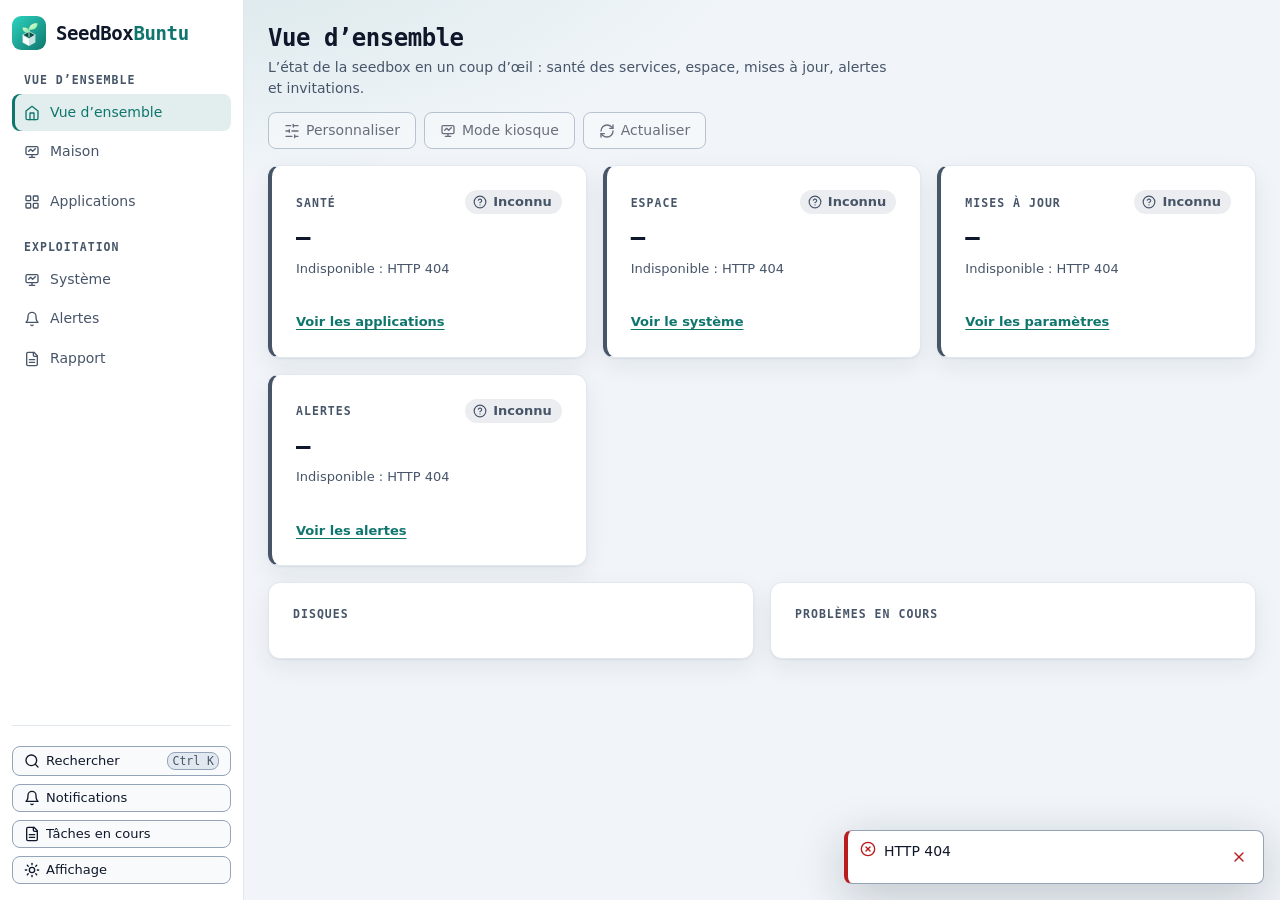
==== commit ed384672: "Agrégateur : carte « Pour faire monter le ratio » (10 torrents récents très demandés, envoi en un cl" ====
--- a/rootfs/usr/local/lib/seedboxbuntu/console/web/index.html
+++ b/rootfs/usr/local/lib/seedboxbuntu/console/web/index.html
@@ -443,6 +443,14 @@
   <section id="view-aggregator" class="view hidden">
     <header class="page-head"><div><h1>Agrégateur</h1><p class="sub">Les nouveautés de vos indexeurs (Prowlarr, Jackett, sources Torznab) regroupées par œuvre : un film ou une série n’apparaît qu’une fois, avec toutes ses versions. Un clic envoie le torrent choisi à qBittorrent.</p></div><div class="actions"><button id="agg-sync" class="btn primary" type="button">Collecter maintenant</button></div></header>
     <p id="agg-state" class="notice info"></p>
+    <div class="card" id="agg-picks-card">
+      <div class="card-head"><h2>Pour faire monter le ratio</h2><button id="agg-picks-refresh" class="btn" type="button">Actualiser</button></div>
+      <p class="muted small">Les 10 torrents récents avec le plus de téléchargeurs par rapport aux seeders : arriver tôt sur un torrent très demandé est ce qui fait envoyer le plus. Aucune garantie, mais c’est la meilleure chance. Les torrents déjà envoyés sont exclus.</p>
+      <div class="table-wrap" tabindex="0" role="region" aria-label="Suggestions pour le ratio"><table>
+        <thead><tr><th>Titre</th><th>Tracker</th><th>Taille</th><th>Pourquoi</th><th></th></tr></thead>
+        <tbody id="agg-picks"></tbody>
+      </table></div>
+    </div>
     <div class="card" id="agg-catalogue">
       <div class="card-head"><h2>Catalogue</h2><div id="agg-periods" class="segmented" role="group" aria-label="Période"></div></div>
       <div id="agg-categories" class="segmented" role="group" aria-label="Catégorie"></div>
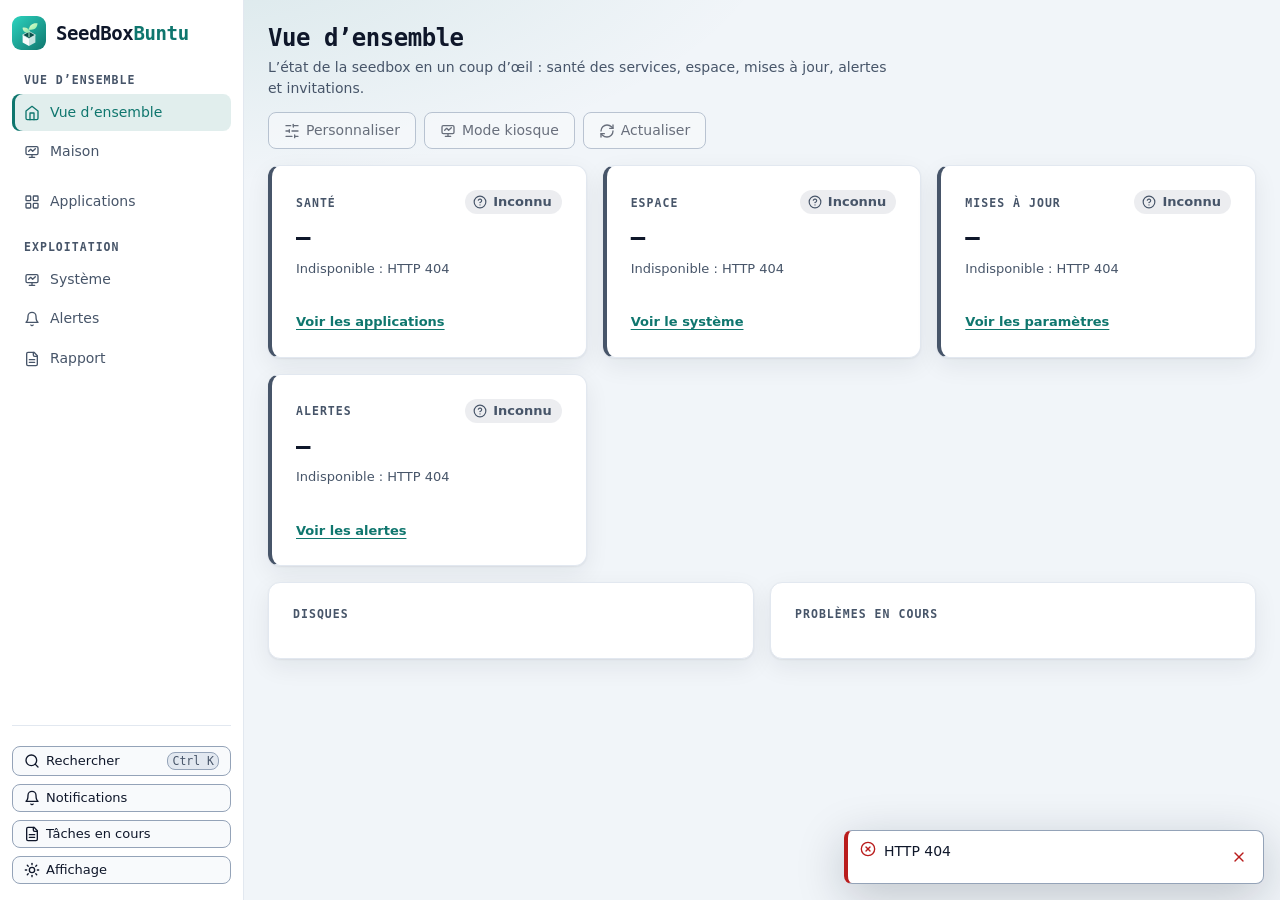
==== commit 8f53f43d: "Console : bandeau fixe des applications installées en haut de chaque page (accès direct, tuiles colo" ====
--- a/rootfs/usr/local/lib/seedboxbuntu/console/web/index.html
+++ b/rootfs/usr/local/lib/seedboxbuntu/console/web/index.html
@@ -46,6 +46,7 @@
 
 <div id="vacation-banner" class="notice info hidden" role="status"><span id="vacation-banner-text"></span> <a href="#vacation">Détails</a></div>
 <main id="main" tabindex="-1">
+  <nav id="appbar" class="appbar hidden" aria-label="Applications"></nav>
   <section id="view-overview" class="view hidden">
     <header class="page-head"><div><h1>Vue d’ensemble</h1><p class="sub">L’état de la seedbox en un coup d’œil : santé des services, espace, mises à jour, alertes et invitations.</p></div>
       <div class="actions"><button id="overview-customize" class="btn" type="button" data-icon="sliders" aria-pressed="false">Personnaliser</button><button id="overview-kiosk" class="btn" type="button" data-icon="monitor">Mode kiosque</button><button id="overview-refresh" class="btn" type="button">Actualiser</button></div></header>
@@ -929,7 +930,7 @@
     </div>
     <div class="card" id="repoint-card">
       <div class="card-head"><h2>Seed depuis le NAS</h2><button id="repoint-run" class="btn primary" type="button">Libérer les copies locales</button></div>
-      <p class="muted small">Quand un film terminé est rangé sur le NAS, la copie restée sur le disque du serveur ne sert plus : qBittorrent est repointé vers le fichier du NAS (après comparaison octet par octet et revérification complète du torrent), puis la copie locale est supprimée. Au moindre doute, tout est remis comme avant.</p>
+      <p class="muted small">Quand un film terminé est rangé sur le NAS, la copie restée sur le disque du serveur ne sert plus : qBittorrent est repointé vers le fichier du NAS (après comparaison octet par octet et revérification complète du torrent), puis la copie locale est supprimée. Au moindre doute, tout est remis comme avant. Les torrents cross-seed restés en erreur plus de 24 h à moins de 5 % (sans rien à partager) sont aussi supprimés.</p>
       <label class="check"><input id="repoint-auto" type="checkbox">Automatique : contrôle toutes les 30 minutes</label>
       <p id="repoint-state" class="notice info"></p>
     </div>
--- a/rootfs/usr/local/lib/seedboxbuntu/console/web/tokens.css
+++ b/rootfs/usr/local/lib/seedboxbuntu/console/web/tokens.css
@@ -78,3 +78,7 @@
 /* taille du texte */
 html[data-text=large]{--ts:1.12}
 html[data-text=xlarge]{--ts:1.26}
+
+/* Bandeau des applications : couleur de marque de chaque tuile (identique dans tous les thèmes) */
+:root{--appbar-ink:#ffffff;--appbar-ring:rgba(255,255,255,.18)}
+.appbar a[data-app="homepage"]{--c:#0ea5e9}.appbar a[data-app="jellyfin"]{--c:#7c5cff}.appbar a[data-app="seerr"]{--c:#6366f1}.appbar a[data-app="qbittorrent"]{--c:#2563eb}.appbar a[data-app="prowlarr"]{--c:#e66000}.appbar a[data-app="jackett"]{--c:#b45309}.appbar a[data-app="radarr"]{--c:#d4a000}.appbar a[data-app="sonarr"]{--c:#0b95a8}.appbar a[data-app="autobrr"]{--c:#0f766e}.appbar a[data-app="qbm"]{--c:#475569}.appbar a[data-app="dockge"]{--c:#1d9bf0}.appbar a[data-app="traefik"]{--c:#0e7490}.appbar a.h0{--c:#be185d}.appbar a.h1{--c:#9333ea}.appbar a.h2{--c:#0d9488}.appbar a.h3{--c:#ca8a04}.appbar a.h4{--c:#dc2626}.appbar a.h5{--c:#4f46e5}.appbar a.h6{--c:#16a34a}.appbar a.h7{--c:#ea580c}.appbar a.h8{--c:#0284c7}.appbar a.h9{--c:#65a30d}.appbar a.h10{--c:#c026d3}.appbar a.h11{--c:#64748b}
--- a/rootfs/usr/local/lib/seedboxbuntu/console/web/app.css
+++ b/rootfs/usr/local/lib/seedboxbuntu/console/web/app.css
@@ -430,3 +430,13 @@
 .space-remedies{list-style:none;margin:var(--sp-2) 0;padding:0;display:flex;flex-direction:column;gap:var(--sp-2)}
 .space-remedy{display:flex;align-items:center;justify-content:space-between;gap:var(--sp-3);padding:var(--sp-2) var(--sp-3);border:1px solid var(--line);border-radius:var(--r-sm);background:var(--panel2)}
 td.num{text-align:right;white-space:nowrap}
+
+/* ---------- bandeau des applications ---------- */
+.appbar{position:sticky;top:0;z-index:var(--z-bar);display:flex;align-items:center;gap:var(--sp-2);margin:calc(-1*var(--sp-5)) calc(-1*var(--sp-5)) var(--sp-4);padding:6px var(--sp-5);background:var(--bar);border-bottom:1px solid var(--line);overflow-x:auto;scrollbar-width:none;-webkit-backdrop-filter:blur(8px);backdrop-filter:blur(8px)}
+.appbar::-webkit-scrollbar{display:none}
+.appbar a{--c:var(--line2);flex:none;display:grid;place-items:center;width:30px;height:30px;border-radius:8px;background:var(--c);color:var(--appbar-ink);font:700 12px/1 var(--mono);letter-spacing:-.02em;text-decoration:none;box-shadow:inset 0 0 0 1px var(--appbar-ring);transition:transform .12s}
+.appbar a:hover,.appbar a:focus-visible{transform:translateY(-1px) scale(1.08)}
+.appbar a:focus-visible{outline:2px solid var(--accent);outline-offset:2px}
+.appbar a[aria-current]{box-shadow:0 0 0 2px var(--bg),0 0 0 4px var(--c)}
+body.kiosk .appbar{display:none!important}
+@media (max-width:900px){.appbar{position:static;margin:0 calc(-1*var(--sp-4)) var(--sp-3);padding:6px var(--sp-4)}}
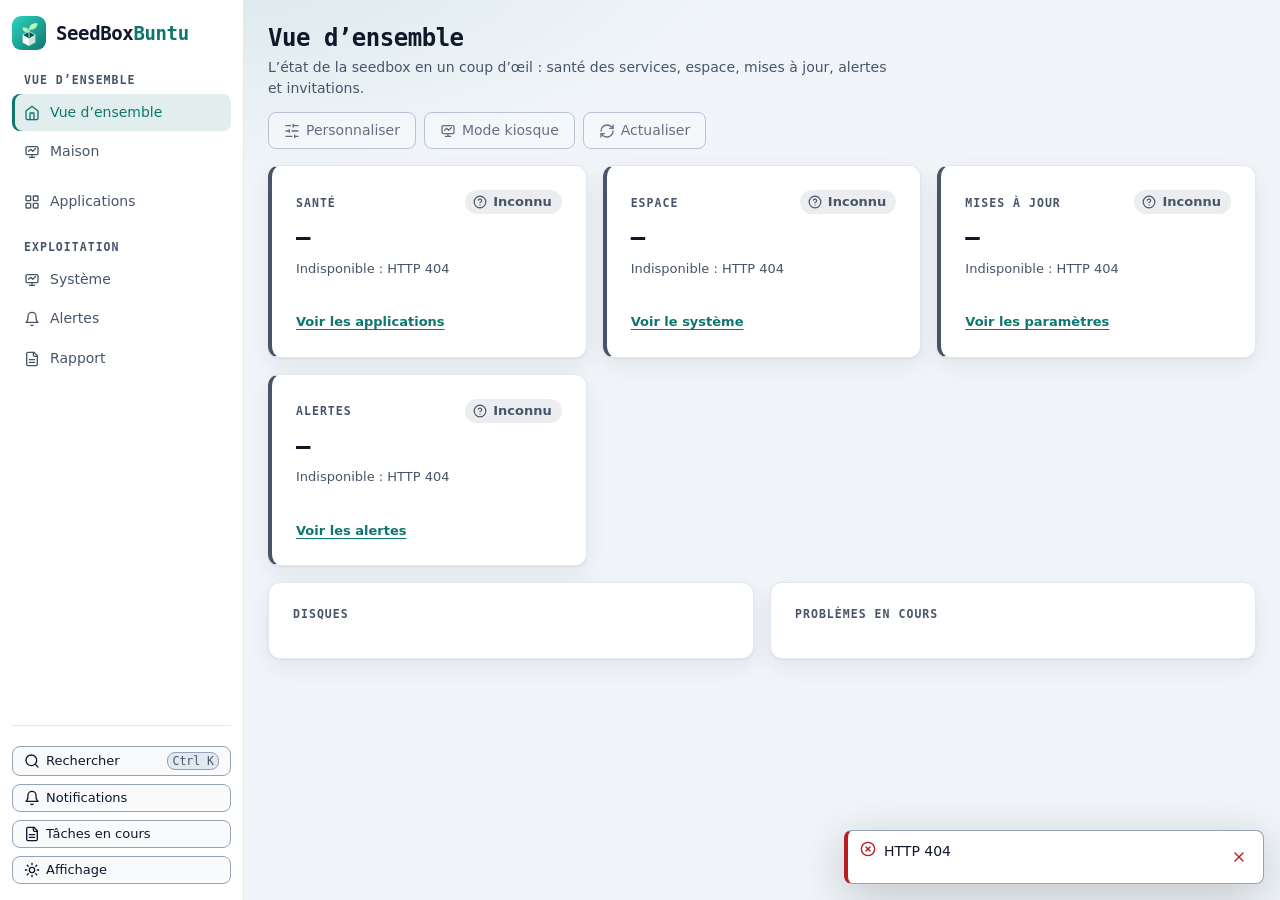
==== commit e681b344: "autobrr : mot de passe perdu réinitialisable depuis la console, même quand autobrr bloque les connex" ====
--- a/rootfs/usr/local/lib/seedboxbuntu/console/web/index.html
+++ b/rootfs/usr/local/lib/seedboxbuntu/console/web/index.html
@@ -879,7 +879,7 @@
     <div id="secrets-list" class="grid"></div>
     <form id="apppass-form" class="card form">
       <h2>Réinitialiser le mot de passe d’une application</h2>
-      <p class="muted small">Pour une application qui demande un compte que vous ne retrouvez plus. Jellyfin : choisissez le compte et saisissez le nouveau mot de passe (il n’est conservé nulle part). qBittorrent, autobrr, Audiobookshelf : laissez vide pour en générer un, visible ensuite ci-dessus. Le résultat est vérifié par une vraie connexion. Les comptes partagés (connexion unique, Jellyfin, Seerr) se changent d’un coup dans la page Comptes.</p>
+      <p class="muted small">Pour une application qui demande un compte que vous ne retrouvez plus. Jellyfin : choisissez le compte et saisissez le nouveau mot de passe (il n’est conservé nulle part). qBittorrent, autobrr, Audiobookshelf : laissez vide pour en générer un, visible ensuite ci-dessus. Le résultat est vérifié par une vraie connexion. autobrr : réinitialisable même si l’ancien mot de passe est perdu ; à changer ici et non dans son interface, la console y remettrait le sien. Les comptes partagés (connexion unique, Jellyfin, Seerr) se changent d’un coup dans la page Comptes.</p>
       <label>Application<select name="app" id="apppass-app"></select></label>
       <label>Compte<select name="login" id="apppass-login"></select></label>
       <label>Nouveau mot de passe<input name="password" type="password" minlength="8" autocomplete="new-password" placeholder="vide : généré"></label>
--- a/rootfs/usr/local/lib/seedboxbuntu/console/web/app.css
+++ b/rootfs/usr/local/lib/seedboxbuntu/console/web/app.css
@@ -439,4 +439,4 @@
 .appbar a:focus-visible{outline:2px solid var(--accent);outline-offset:2px}
 .appbar a[aria-current]{box-shadow:0 0 0 2px var(--bg),0 0 0 4px var(--c)}
 body.kiosk .appbar{display:none!important}
-@media (max-width:900px){.appbar{position:static;margin:0 calc(-1*var(--sp-4)) var(--sp-3);padding:6px var(--sp-4)}}
+@media (max-width:900px){.appbar{position:static;margin:calc(-1*var(--sp-4)) calc(-1*var(--sp-3)) var(--sp-3);padding:6px var(--sp-3)}}
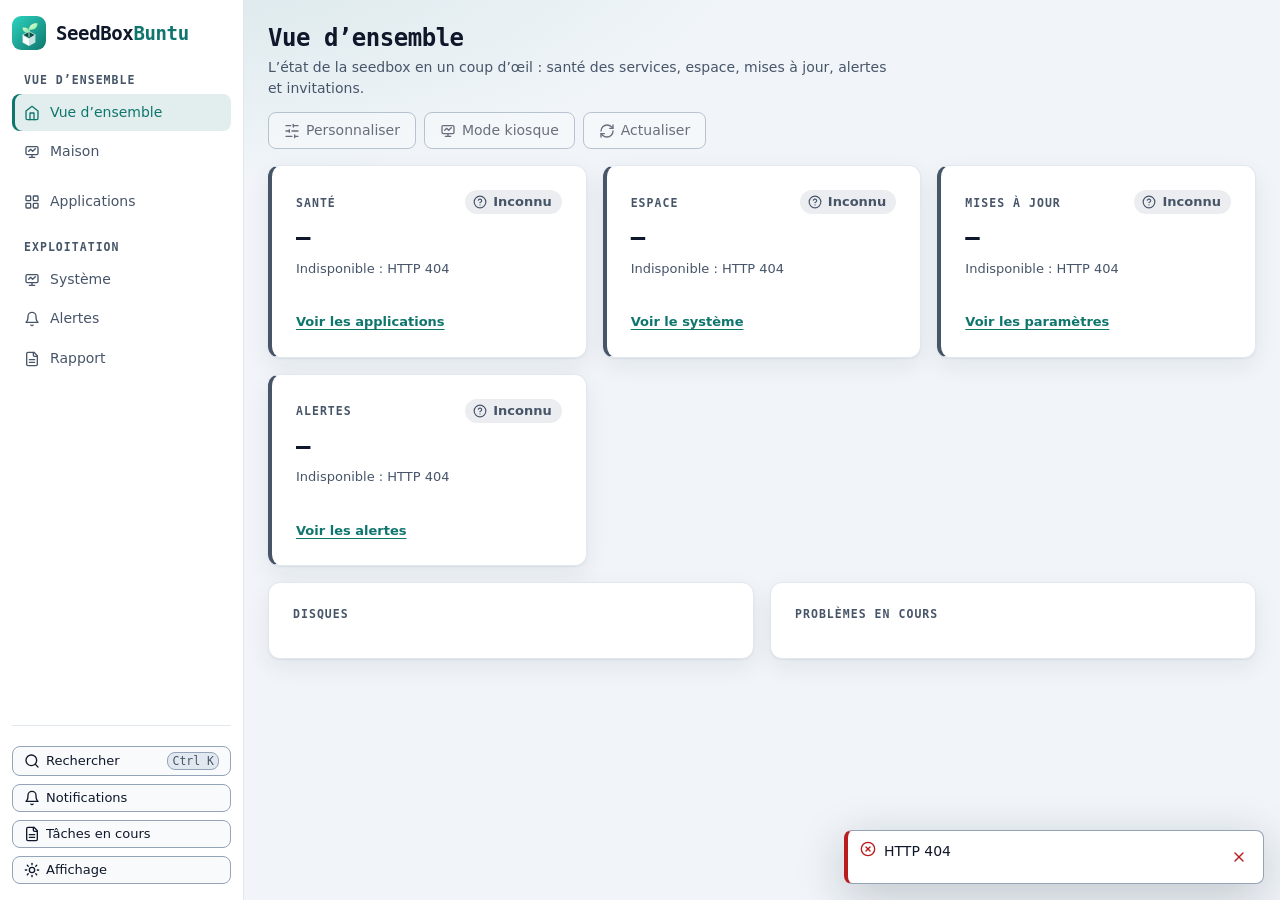
==== commit a3a3dce4: "Rapport : la zone de texte défilante est accessible au clavier (axe-core scrollable-region-focusable" ====
--- a/rootfs/usr/local/lib/seedboxbuntu/console/web/index.html
+++ b/rootfs/usr/local/lib/seedboxbuntu/console/web/index.html
@@ -1342,7 +1342,7 @@
       <button class="btn primary" type="submit">Enregistrer</button>
     </form>
     <div class="card half"><div class="card-head"><h2 id="report-title">Dernier rapport</h2><span id="report-state"></span></div>
-      <p class="muted small" id="report-date"></p><pre id="report-text" class="log"></pre></div>
+      <p class="muted small" id="report-date"></p><pre id="report-text" class="log" tabindex="0"></pre></div>
   </section>
   <section id="view-activity" class="view hidden">
     <header class="page-head"><div><h1>Activité par personne</h1><p class="sub">Dernière connexion, dernière activité et demandes de chaque compte, pour repérer les comptes oubliés. Fonction facultative : elle ne montre jamais ce qui est regardé, seulement « en lecture » ou non.</p></div>
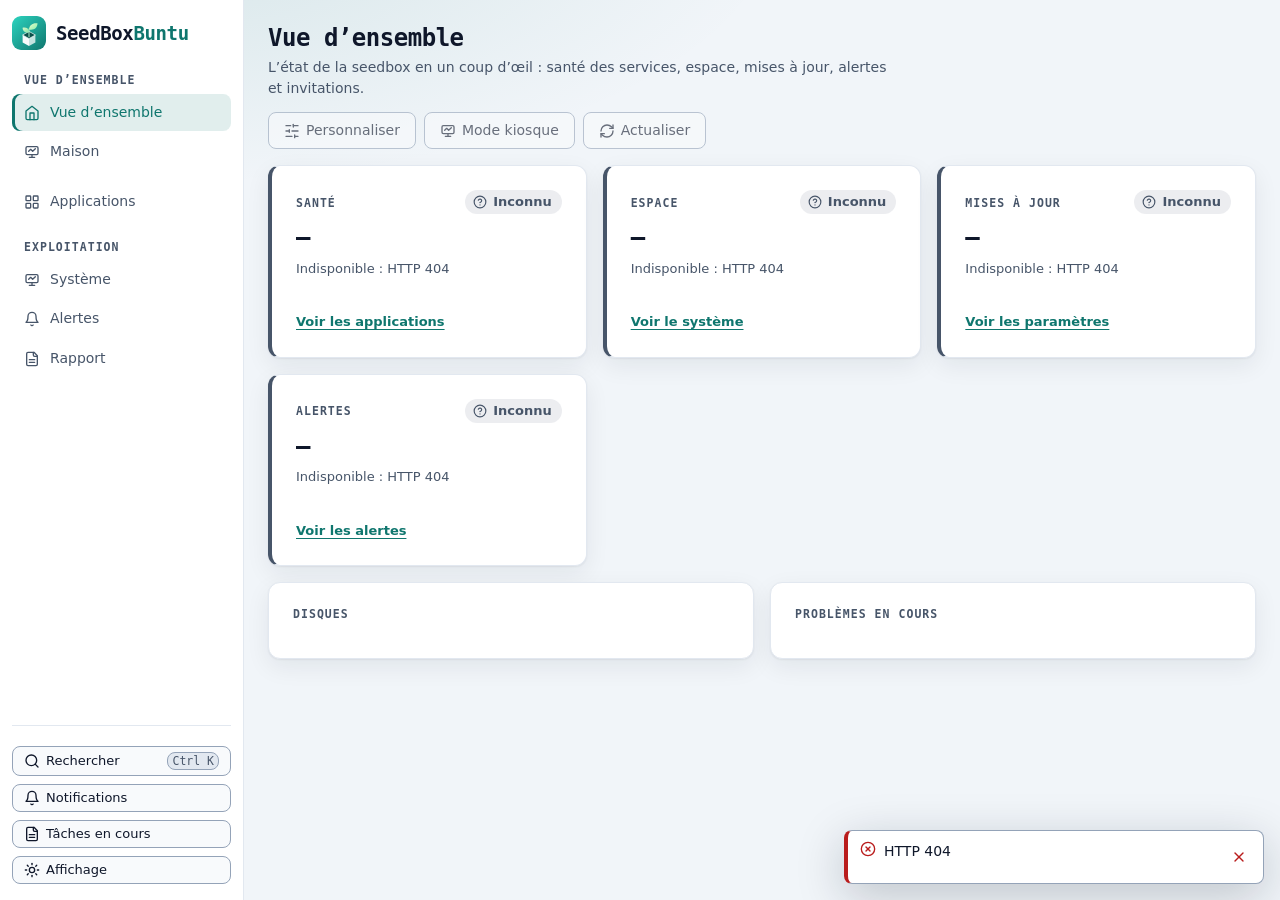
==== commit d39754dc: "Seerr depuis Internet : nom public (DuckDNS ou domaine) servi sur le seul point d'entrée de Seerr, c" ====
--- a/rootfs/usr/local/lib/seedboxbuntu/console/web/index.html
+++ b/rootfs/usr/local/lib/seedboxbuntu/console/web/index.html
@@ -384,6 +384,17 @@
         <label>Fournisseur DNS<select name="provider" id="dns-provider"></select></label>
         <label>Variables d'accès, une par ligne (NOM=valeur)<textarea name="variables" id="dns-vars" rows="3" autocomplete="off" spellcheck="false"></textarea></label>
         <div class="row"><button class="btn primary" type="submit">Activer</button><button id="dns-off" class="btn" type="button">Revenir au défi HTTP</button></div>
+      </form>
+    </div>
+    <div class="card form" id="seerrpub-card">
+      <h2>Seerr depuis Internet</h2>
+      <p class="muted small">Pour demander un film depuis votre téléphone, n’importe où. Seerr a son propre port (5055) sur lequel aucune autre application n’est servie : en redirigeant le port 443 de votre box vers ce port, seul Seerr est publié. La console, Radarr, qBittorrent… restent invisibles depuis Internet. Il faut un nom public : un nom DuckDNS gratuit (duckdns.org) suffit, son adresse suivra celle de votre box.</p>
+      <dl id="seerrpub-state" class="kv"></dl>
+      <form id="seerrpub-form">
+        <label>Nom public<input name="host" placeholder="maseedbox.duckdns.org" autocomplete="off" spellcheck="false" required></label>
+        <label>E-mail pour le certificat Let’s Encrypt<input name="email" type="email" autocomplete="email" required></label>
+        <label>Jeton DuckDNS (facultatif, recommandé)<input name="token" type="password" autocomplete="off" placeholder="laisser vide pour garder le jeton enregistré"></label>
+        <div class="row"><button class="btn primary" type="submit">Publier Seerr</button><button id="seerrpub-off" class="btn" type="button">Ne plus publier</button></div>
       </form>
     </div>
   </section>
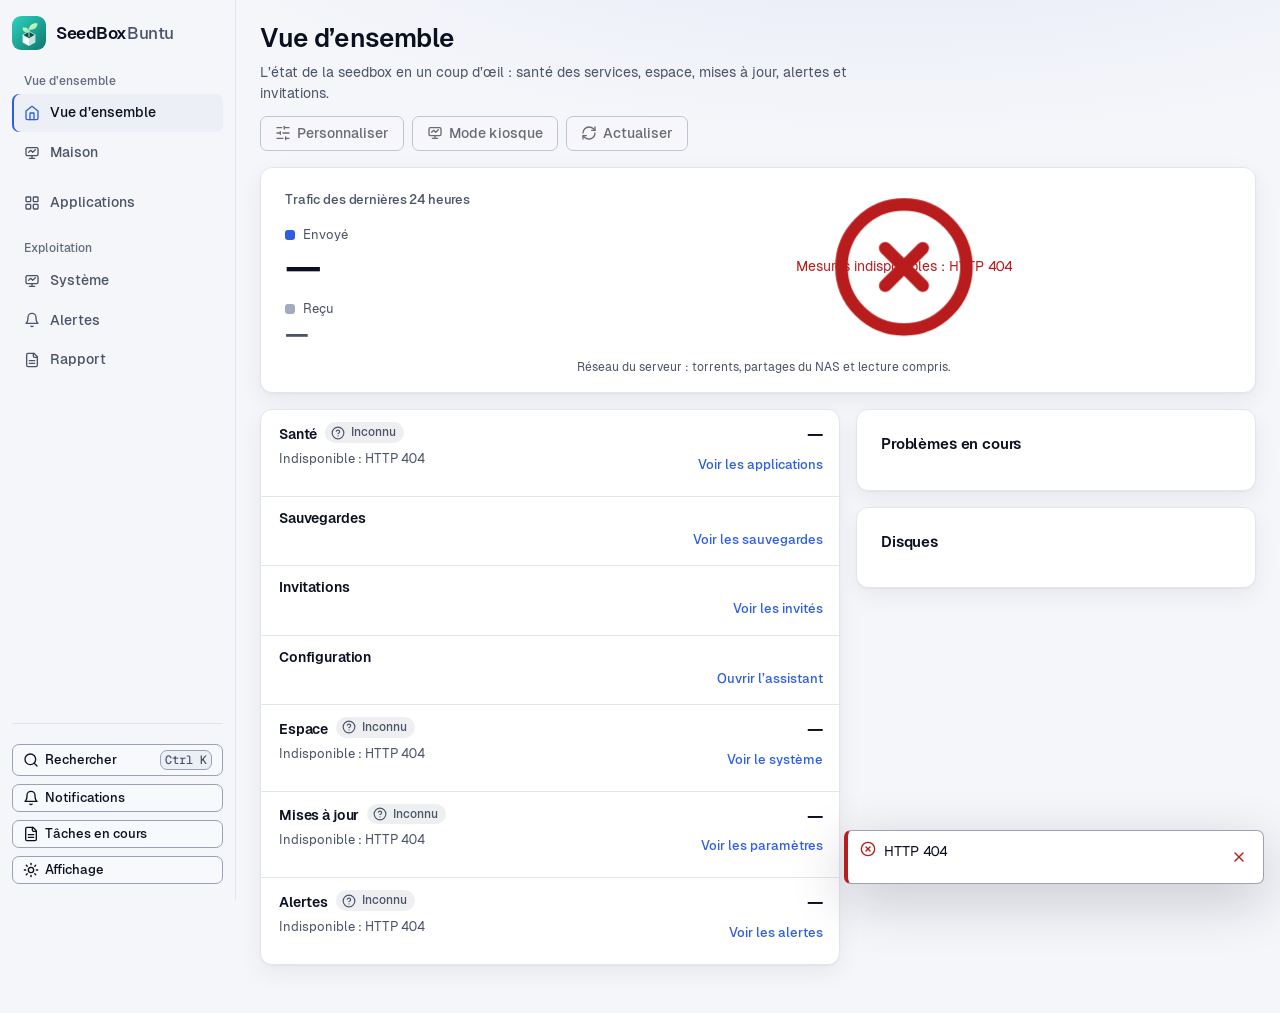
==== commit 5ffbaec5: "Console : nouvelle identité visuelle (Geist, noir bleuté, accent bleu unique, titres sans capitales " ====
--- a/rootfs/usr/local/lib/seedboxbuntu/console/web/index.html
+++ b/rootfs/usr/local/lib/seedboxbuntu/console/web/index.html
@@ -4,14 +4,14 @@
 <meta charset="utf-8">
 <meta name="viewport" content="width=device-width, initial-scale=1">
 <title>SeedBoxBuntu - Console</title>
-<meta name="theme-color" content="#020617">
+<meta name="theme-color" content="#07090f">
 <link rel="icon" type="image/svg+xml" href="logo.svg">
 <link rel="manifest" href="manifest.webmanifest" crossorigin="use-credentials">
 <link rel="apple-touch-icon" href="apple-touch-icon.png">
 <meta name="mobile-web-app-capable" content="yes">
 <meta name="apple-mobile-web-app-capable" content="yes">
 <meta name="apple-mobile-web-app-title" content="SeedBox">
-<link rel="preload" href="fonts/fira-sans-latin-400-normal.woff2" as="font" type="font/woff2" crossorigin>
+<link rel="preload" href="fonts/geist-sans-latin-400-normal.woff2" as="font" type="font/woff2" crossorigin>
 <link rel="stylesheet" href="tokens.css">
 <link rel="stylesheet" href="app.css">
 <script src="display.js"></script>
@@ -51,6 +51,22 @@
     <header class="page-head"><div><h1>Vue d’ensemble</h1><p class="sub">L’état de la seedbox en un coup d’œil : santé des services, espace, mises à jour, alertes et invitations.</p></div>
       <div class="actions"><button id="overview-customize" class="btn" type="button" data-icon="sliders" aria-pressed="false">Personnaliser</button><button id="overview-kiosk" class="btn" type="button" data-icon="monitor">Mode kiosque</button><button id="overview-refresh" class="btn" type="button">Actualiser</button></div></header>
     <div id="tiles-hidden" class="notice info hidden"></div>
+    <section class="card pulse" id="pulse" aria-labelledby="pulse-title" aria-busy="true">
+      <div class="pulse-figures">
+        <h2 id="pulse-title">Trafic des dernières 24 heures</h2>
+        <dl>
+          <div class="pulse-fig up"><dt><span class="pulse-key" aria-hidden="true"></span>Envoyé</dt><dd id="pulse-up">—</dd></div>
+          <div class="pulse-fig down"><dt><span class="pulse-key" aria-hidden="true"></span>Reçu</dt><dd id="pulse-down">—</dd></div>
+        </dl>
+        <p id="pulse-live" class="pulse-live hidden"></p>
+      </div>
+      <figure class="pulse-chart" id="pulse-chart">
+        <div class="pulse-plot" id="pulse-plot"></div>
+        <div class="pulse-axis" id="pulse-axis" aria-hidden="true"></div>
+        <figcaption id="pulse-caption" class="small muted">Réseau du serveur : torrents, partages du NAS et lecture compris.</figcaption>
+      </figure>
+    </section>
+    <div class="ov-grid">
     <div class="tiles" id="tiles">
       <article id="tile-health" class="card tile"><div class="tile-head"><h2>Santé</h2><span class="tile-pill"></span></div><div class="tile-value"></div><p class="tile-detail"></p><a class="more-link" href="#apps">Voir les applications</a></article>
       <article id="tile-space" class="card tile"><div class="tile-head"><h2>Espace</h2><span class="tile-pill"></span></div><div class="tile-value"></div><p class="tile-detail"></p><a class="more-link" href="#system">Voir le système</a></article>
@@ -60,8 +76,11 @@
       <article id="tile-guests" class="card tile"><div class="tile-head"><h2>Invitations</h2><span class="tile-pill"></span></div><div class="tile-value"></div><p class="tile-detail"></p><a class="more-link" href="#guests">Voir les invités</a></article>
       <article id="tile-setup" class="card tile"><div class="tile-head"><h2>Configuration</h2><span class="tile-pill"></span></div><div class="tile-value"></div><p class="tile-detail"></p><a class="more-link" href="#setup">Ouvrir l’assistant</a></article>
     </div>
-    <div class="card half"><h2>Disques</h2><div id="overview-disks"></div></div>
-    <div class="card half"><h2>Problèmes en cours</h2><ul id="overview-alerts" class="checks"></ul></div>
+    <div class="ov-side">
+      <div class="card"><h2>Problèmes en cours</h2><ul id="overview-alerts" class="checks"></ul></div>
+      <div class="card"><h2>Disques</h2><div id="overview-disks"></div></div>
+    </div>
+    </div>
   </section>
 
   <section id="view-apps" class="view hidden">
--- a/rootfs/usr/local/lib/seedboxbuntu/console/web/tokens.css
+++ b/rootfs/usr/local/lib/seedboxbuntu/console/web/tokens.css
@@ -8,66 +8,66 @@
 :root{
   color-scheme:dark;
 
-  /* surfaces et textes */
-  --bg:#020617;--bar:rgba(2,6,23,.86);--panel:#0b1220;--panel2:#111b2e;--line:#1e293b;--line2:#3b4a63;
-  --text:#f1f5f9;--muted:#9aa8bd;--chip:#1e293b;--code:#060b16;--overlay:rgba(2,6,23,.66);
-  /* marque et actions */
-  --brand:#2dd4bf;--accent:#22c55e;--accent-hover:#4ade80;--on-accent:#03140a;--glow:rgba(45,212,191,.16);--focus:#5eead4;
+  /* surfaces et textes : noir bleuté, panneaux un cran plus clairs, bordures discrètes */
+  --bg:#07090f;--bar:rgba(7,9,15,.86);--panel:#0c1019;--panel2:#121725;--line:#1b2131;--line2:#323b51;
+  --text:#edf0f7;--muted:#9aa3b6;--chip:#161c2a;--code:#05070c;--overlay:rgba(3,5,10,.7);
+  /* un seul accent : actions, focus et données mises en avant */
+  --brand:#5b8cff;--accent:#5b8cff;--accent-hover:#7da3ff;--on-accent:#050a1a;--glow:rgba(91,140,255,.13);--focus:#93b2ff;
   /* échelle d'états : ok, attention, erreur, information, inconnu — partout la même */
-  --ok:#4ade80;--warn:#fbbf24;--err:#f87171;--info:#60a5fa;--unknown:#9aa8bd;
-  --ok-bg:rgba(74,222,128,.12);--warn-bg:rgba(251,191,36,.12);--err-bg:rgba(248,113,113,.13);--info-bg:rgba(96,165,250,.13);--unknown-bg:rgba(154,168,189,.12);
-  /* séries des graphiques (ordre fixe) */
-  --c0:#2dd4bf;--c1:#a78bfa;--c2:#f472b6;--c3:#38bdf8;
+  --ok:#4ade80;--warn:#fbbf24;--err:#f87171;--info:#67c6f2;--unknown:#9aa3b6;
+  --ok-bg:rgba(74,222,128,.11);--warn-bg:rgba(251,191,36,.11);--err-bg:rgba(248,113,113,.12);--info-bg:rgba(103,198,242,.11);--unknown-bg:rgba(154,163,182,.11);
+  /* séries des graphiques (ordre fixe) ; --flow-in : trafic entrant, en retrait derrière l'envoi */
+  --c0:#5b8cff;--c1:#b18cff;--c2:#f472b6;--c3:#46d4c8;--flow-in:#56627a;
   /* seuils partagés (pourcentage) : lus aussi par ui.js, voir THRESHOLDS */
   --th-warn:85;--th-crit:95;
 
-  /* typographie */
-  --font:"Fira Sans",system-ui,-apple-system,"Segoe UI",Roboto,Ubuntu,sans-serif;
-  --mono:"Fira Code",ui-monospace,Menlo,Consolas,monospace;
+  /* typographie : Geist pour tout, Geist Mono seulement pour les données (adresses, chemins, commandes) */
+  --font:"Geist",system-ui,-apple-system,"Segoe UI",Roboto,Ubuntu,sans-serif;
+  --mono:"Geist Mono",ui-monospace,Menlo,Consolas,monospace;
   --ts:1;
-  --fs-xs:calc(11.5px*var(--ts));--fs-sm:calc(13px*var(--ts));--fs-base:calc(14px*var(--ts));--fs-md:calc(15px*var(--ts));
-  --fs-lg:calc(18px*var(--ts));--fs-xl:calc(24px*var(--ts));--fs-brand:calc(19px*var(--ts));
-  --lh:1.55;
+  --fs-xs:calc(12px*var(--ts));--fs-sm:calc(13px*var(--ts));--fs-base:calc(14px*var(--ts));--fs-md:calc(15px*var(--ts));
+  --fs-lg:calc(18px*var(--ts));--fs-xl:calc(26px*var(--ts));--fs-brand:calc(17px*var(--ts));--fs-hero:calc(40px*var(--ts));
+  --lh:1.55;--track-tight:-.025em;
 
   /* espacements, rayons, ombres, profondeurs, durées */
   --sp-1:4px;--sp-2:8px;--sp-3:12px;--sp-4:16px;--sp-5:24px;--sp-6:32px;--sp-7:48px;
-  --r-sm:8px;--r:12px;--r-pill:99px;
-  --shadow:0 1px 2px rgba(0,0,0,.5),0 8px 24px rgba(0,0,0,.35);--shadow-lg:0 12px 48px rgba(0,0,0,.55);
+  --r-sm:7px;--r:12px;--r-pill:99px;
+  --shadow:0 1px 0 rgba(255,255,255,.03) inset,0 8px 24px rgba(0,0,0,.28);--shadow-lg:0 16px 56px rgba(0,0,0,.6);
   --z-bar:20;--z-nav:30;--z-drawer:40;--z-dialog:50;--z-toast:60;
-  --t:180ms ease;
+  --t:160ms cubic-bezier(.2,.7,.2,1);
 
   /* densité (confortable par défaut) */
-  --pad-card:var(--sp-5);--pad-cell:11px 10px;--pad-btn:9px 15px;--pad-btn-sm:5px 11px;--pad-field:9px 11px;--gap:var(--sp-4);
+  --pad-card:var(--sp-5);--pad-cell:10px 10px;--pad-btn:8px 14px;--pad-btn-sm:5px 10px;--pad-field:9px 11px;--gap:var(--sp-4);
 
   /* gabarit */
-  --side-w:244px;--content-max:1180px;--bar-h:60px;
+  --side-w:236px;--content-max:1200px;--bar-h:60px;
 }
 
 html[data-scheme=light]{
   color-scheme:light;
-  --bg:#f1f5f9;--bar:rgba(255,255,255,.88);--panel:#ffffff;--panel2:#f8fafc;--line:#e2e8f0;--line2:#94a3b8;
-  --text:#0f172a;--muted:#475569;--chip:#e2e8f0;--code:#f1f5f9;--overlay:rgba(15,23,42,.45);
-  --brand:#0f766e;--accent:#0f766e;--accent-hover:#115e59;--on-accent:#ffffff;--glow:rgba(15,118,110,.12);--focus:#0f766e;
-  --ok:#146c36;--warn:#9a4607;--err:#b91c1c;--info:#1d4ed8;--unknown:#475569;
-  --ok-bg:rgba(21,128,61,.1);--warn-bg:rgba(180,83,9,.1);--err-bg:rgba(185,28,28,.09);--info-bg:rgba(29,78,216,.09);--unknown-bg:rgba(71,85,105,.1);
-  --c0:#0f766e;--c1:#6d28d9;--c2:#be185d;--c3:#0369a1;
-  --shadow:0 1px 2px rgba(15,23,42,.06),0 8px 24px rgba(15,23,42,.07);--shadow-lg:0 12px 48px rgba(15,23,42,.22);
+  --bg:#f5f6fa;--bar:rgba(255,255,255,.88);--panel:#ffffff;--panel2:#f8f9fc;--line:#e2e5ee;--line2:#9aa3b6;
+  --text:#0b1020;--muted:#4a5468;--chip:#eceff5;--code:#f1f3f8;--overlay:rgba(11,16,32,.42);
+  --brand:#2f5fe0;--accent:#2f5fe0;--accent-hover:#244bba;--on-accent:#ffffff;--glow:rgba(47,95,224,.10);--focus:#2f5fe0;
+  --ok:#137036;--warn:#9a4607;--err:#b91c1c;--info:#0b6596;--unknown:#4a5468;
+  --ok-bg:rgba(19,112,54,.09);--warn-bg:rgba(180,83,9,.1);--err-bg:rgba(185,28,28,.08);--info-bg:rgba(11,101,150,.09);--unknown-bg:rgba(74,84,104,.09);
+  --c0:#2f5fe0;--c1:#7c3aed;--c2:#be185d;--c3:#0f766e;--flow-in:#a3acbf;
+  --shadow:0 1px 2px rgba(11,16,32,.05),0 8px 24px rgba(11,16,32,.06);--shadow-lg:0 16px 56px rgba(11,16,32,.2);
 }
 
 /* contraste élevé : texte et bordures poussés au maximum, états plus saturés */
 html[data-contrast=high]{
   --bg:#000000;--bar:rgba(0,0,0,.94);--panel:#000000;--panel2:#0a0a0a;--line:#8a96a8;--line2:#c3cbd8;
   --text:#ffffff;--muted:#dbe2ec;--chip:#1f2937;--code:#000000;
-  --brand:#5eead4;--accent:#4ade80;--accent-hover:#86efac;--on-accent:#000000;--focus:#ffffff;
-  --ok:#86efac;--warn:#fde047;--err:#fca5a5;--info:#93c5fd;--unknown:#dbe2ec;
-  --c0:#5eead4;--c1:#c4b5fd;--c2:#f9a8d4;--c3:#7dd3fc;
+  --brand:#9db8ff;--accent:#9db8ff;--accent-hover:#c2d3ff;--on-accent:#000000;--focus:#ffffff;
+  --ok:#86efac;--warn:#fde047;--err:#fca5a5;--info:#a5e3ff;--unknown:#dbe2ec;
+  --c0:#9db8ff;--c1:#c4b5fd;--c2:#f9a8d4;--c3:#5eead4;--flow-in:#c3cbd8;
 }
 html[data-contrast=high][data-scheme=light]{
   --bg:#ffffff;--bar:rgba(255,255,255,.96);--panel:#ffffff;--panel2:#f1f5f9;--line:#475569;--line2:#1e293b;
   --text:#000000;--muted:#1e293b;--chip:#e2e8f0;--code:#f1f5f9;
-  --brand:#0b524c;--accent:#0b524c;--accent-hover:#083d39;--on-accent:#ffffff;--focus:#000000;
-  --ok:#0f5c2a;--warn:#7c3a06;--err:#8f1414;--info:#1e3a8a;--unknown:#1e293b;
-  --c0:#0b524c;--c1:#4c1d95;--c2:#9d174d;--c3:#075985;
+  --brand:#1a3fa8;--accent:#1a3fa8;--accent-hover:#122f80;--on-accent:#ffffff;--focus:#000000;
+  --ok:#0f5c2a;--warn:#7c3a06;--err:#8f1414;--info:#0a4a70;--unknown:#1e293b;
+  --c0:#1a3fa8;--c1:#4c1d95;--c2:#9d174d;--c3:#075985;--flow-in:#475569;
 }
 
 /* densité compacte */
--- a/rootfs/usr/local/lib/seedboxbuntu/console/web/app.css
+++ b/rootfs/usr/local/lib/seedboxbuntu/console/web/app.css
@@ -1,18 +1,17 @@
-/* SeedBoxBuntu — console. Système visuel : sombre OLED par défaut, variante claire automatique.
-   Polices Fira embarquées (la seedbox peut être hors ligne). */
-@font-face{font-family:"Fira Sans";font-weight:400;font-style:normal;font-display:swap;src:url(fonts/fira-sans-latin-400-normal.woff2) format("woff2")}
-@font-face{font-family:"Fira Sans";font-weight:500;font-style:normal;font-display:swap;src:url(fonts/fira-sans-latin-500-normal.woff2) format("woff2")}
-@font-face{font-family:"Fira Sans";font-weight:600;font-style:normal;font-display:swap;src:url(fonts/fira-sans-latin-600-normal.woff2) format("woff2")}
-@font-face{font-family:"Fira Sans";font-weight:700;font-style:normal;font-display:swap;src:url(fonts/fira-sans-latin-700-normal.woff2) format("woff2")}
-@font-face{font-family:"Fira Code";font-weight:400;font-style:normal;font-display:swap;src:url(fonts/fira-code-latin-400-normal.woff2) format("woff2")}
-@font-face{font-family:"Fira Code";font-weight:500;font-style:normal;font-display:swap;src:url(fonts/fira-code-latin-500-normal.woff2) format("woff2")}
+/* SeedBoxBuntu — console. Système visuel : sombre par défaut, variante claire automatique.
+   Polices Geist et Geist Mono embarquées (la seedbox peut être hors ligne). */
+@font-face{font-family:"Geist";font-weight:400;font-style:normal;font-display:swap;src:url(fonts/geist-sans-latin-400-normal.woff2) format("woff2")}
+@font-face{font-family:"Geist";font-weight:500;font-style:normal;font-display:swap;src:url(fonts/geist-sans-latin-500-normal.woff2) format("woff2")}
+@font-face{font-family:"Geist";font-weight:600;font-style:normal;font-display:swap;src:url(fonts/geist-sans-latin-600-normal.woff2) format("woff2")}
+@font-face{font-family:"Geist Mono";font-weight:400;font-style:normal;font-display:swap;src:url(fonts/geist-mono-latin-400-normal.woff2) format("woff2")}
+@font-face{font-family:"Geist Mono";font-weight:500;font-style:normal;font-display:swap;src:url(fonts/geist-mono-latin-500-normal.woff2) format("woff2")}
 
 /* Toutes les valeurs (couleurs, espacements, rayons, tailles, ombres) viennent de tokens.css. */
 
 *{box-sizing:border-box}
 html{-webkit-text-size-adjust:100%}
-body{margin:0;font:var(--fs-md)/var(--lh) var(--font);background:var(--bg);color:var(--text);min-height:100vh;
-  background-image:radial-gradient(900px 380px at 12% -80px,var(--glow),transparent 70%);background-repeat:no-repeat}
+body{margin:0;font:var(--fs-md)/var(--lh) var(--font);font-variant-numeric:tabular-nums;-webkit-font-smoothing:antialiased;background:var(--bg);color:var(--text);min-height:100vh;
+  background-image:radial-gradient(1100px 420px at 70% -160px,var(--glow),transparent 70%);background-repeat:no-repeat}
 .hidden{display:none!important}
 .muted{color:var(--muted)}.small{font-size:var(--fs-sm)}
 .nowrap,td.nowrap{white-space:nowrap}
@@ -27,23 +26,24 @@
 /* ---------- gabarit : barre latérale + contenu ---------- */
 .shell{display:grid;grid-template-columns:var(--side-w) minmax(0,1fr);min-height:100vh}
 .side{position:sticky;top:0;height:100vh;overflow-y:auto;display:flex;flex-direction:column;gap:var(--sp-4);padding:var(--sp-4) var(--sp-3);
-  background:var(--panel);border-right:1px solid var(--line)}
-.brand{display:flex;align-items:center;gap:10px;font:600 var(--fs-brand)/1 var(--mono);letter-spacing:-.02em;white-space:nowrap;color:var(--text);text-decoration:none}
+  background:var(--bg);border-right:1px solid var(--line)}
+.brand{display:flex;align-items:center;gap:10px;font:600 var(--fs-brand)/1 var(--font);letter-spacing:var(--track-tight);white-space:nowrap;color:var(--text);text-decoration:none}
 .brand img{border-radius:9px;display:block}
-.brand b{color:var(--brand);font-weight:600}
+.brand b{color:var(--muted);font-weight:500}
 .ver{font:500 var(--fs-xs)/1 var(--mono);padding:var(--sp-1) var(--sp-2);border-radius:var(--r-pill);background:var(--chip);color:var(--muted);letter-spacing:0}
 .ver:empty{display:none}
 .side .ver{align-self:flex-start;margin-top:calc(-1*var(--sp-2))}
 #nav{display:flex;flex-direction:column;gap:var(--sp-3);flex:1}
 .nav-group{display:flex;flex-direction:column;gap:2px}
-.nav-title{font:600 var(--fs-xs)/1.2 var(--mono);text-transform:uppercase;letter-spacing:.09em;color:var(--muted);padding:var(--sp-2) var(--sp-3) var(--sp-1)}
+.nav-title{font:500 var(--fs-xs)/1.2 var(--font);color:var(--muted);opacity:.85;padding:var(--sp-2) var(--sp-3) var(--sp-1)}
 #nav a,#sheet a{display:flex;align-items:center;gap:10px;color:var(--muted);text-decoration:none;font-weight:500;font-size:var(--fs-base);
   padding:var(--sp-2) var(--sp-3);border-radius:var(--r-sm);transition:color var(--t),background var(--t)}
 #nav a:hover,#sheet a:hover{color:var(--text);background:var(--chip)}
-#nav a.active,#sheet a.active{color:var(--brand);background:var(--glow);box-shadow:inset 3px 0 0 var(--brand)}
+#nav a.active,#sheet a.active{color:var(--text);background:var(--chip);box-shadow:inset 2px 0 0 var(--accent)}
+#nav a.active .ic,#sheet a.active .ic{color:var(--accent)}
 .side #nav{flex:1 1 auto;min-height:0;overflow-y:auto}
 .side-foot{flex:none;display:flex;flex-direction:column;gap:var(--sp-2);padding-top:var(--sp-3);border-top:1px solid var(--line)}
-.who{font:500 var(--fs-sm) var(--mono);color:var(--muted);display:inline-flex;align-items:center;gap:var(--sp-2);word-break:break-all}
+.who{font:500 var(--fs-sm) var(--font);color:var(--muted);display:inline-flex;align-items:center;gap:var(--sp-2);word-break:break-all}
 .who:not(:empty)::before{content:"";width:8px;height:8px;border-radius:50%;background:var(--ok);flex:none}
 .content{min-width:0;display:flex;flex-direction:column}
 header.top{display:none}
@@ -57,13 +57,13 @@
 .view>p{margin:0}
 @keyframes rise{from{opacity:0;transform:translateY(6px)}to{opacity:1;transform:none}}
 .page-head{display:flex;justify-content:space-between;align-items:flex-end;gap:var(--sp-3) var(--sp-4);flex-wrap:wrap}
-.page-head h1{font:600 var(--fs-xl)/1.2 var(--mono);letter-spacing:-.02em;margin:0}
-.page-head .sub{margin:var(--sp-1) 0 0;color:var(--muted);font-size:var(--fs-base);max-width:70ch}
+.page-head h1{font:600 var(--fs-xl)/1.15 var(--font);letter-spacing:-.03em;margin:0}
+.page-head .sub{margin:var(--sp-2) 0 0;line-height:1.5;color:var(--muted);font-size:var(--fs-base);max-width:70ch}
 .page-head .actions{display:flex;gap:var(--sp-2);flex-wrap:wrap;align-items:center}
 
 /* ---------- cartes ---------- */
 .card{background:var(--panel);border:1px solid var(--line);border-radius:var(--r);padding:var(--pad-card);margin:0;box-shadow:var(--shadow)}
-.card h2{margin:0 0 var(--sp-3);font:600 var(--fs-xs)/1.3 var(--mono);text-transform:uppercase;letter-spacing:.09em;color:var(--muted)}
+.card h2{margin:0 0 var(--sp-3);font:600 var(--fs-md)/1.3 var(--font);letter-spacing:-.01em;color:var(--text)}
 .card h2.sub{margin-top:var(--sp-5)}
 .card-head{display:flex;justify-content:space-between;align-items:center;gap:var(--sp-3);margin:0 0 var(--sp-3);flex-wrap:wrap}
 .card-head h2{margin:0}
@@ -73,8 +73,8 @@
 .stack{display:flex;flex-direction:column;gap:var(--gap)}
 
 /* ---------- messages ---------- */
-.notice{display:flex;align-items:flex-start;gap:var(--sp-3);padding:var(--sp-3) var(--sp-4);border-radius:10px;border:1px solid var(--warn);background:var(--warn-bg);color:var(--text)}
-.notice::before{content:"!";flex:none;display:grid;place-items:center;width:20px;height:20px;border:2px solid var(--warn);border-radius:50%;color:var(--warn);font:700 var(--fs-xs)/1 var(--mono)}
+.notice{display:flex;align-items:flex-start;gap:var(--sp-3);padding:var(--sp-3) var(--sp-4);border-radius:var(--r);border:1px solid var(--warn);background:var(--warn-bg);color:var(--text)}
+.notice::before{content:"!";flex:none;display:grid;place-items:center;width:20px;height:20px;border:2px solid var(--warn);border-radius:50%;color:var(--warn);font:600 var(--fs-xs)/1 var(--font)}
 .notice.ok{border-color:var(--ok);background:var(--ok-bg)}.notice.ok::before{content:"✓";border-color:var(--ok);color:var(--ok)}
 .notice.err{border-color:var(--err);background:var(--err-bg)}.notice.err::before{content:"✕";border-color:var(--err);color:var(--err)}
 .notice.info{border-color:var(--info);background:var(--info-bg)}.notice.info::before{content:"i";border-color:var(--info);color:var(--info)}
@@ -90,13 +90,13 @@
 tbody tr{transition:background var(--t)}
 tbody tr:hover{background:var(--panel2)}
 tbody tr.state-row:hover,tbody tr.skeleton-row:hover{background:none}
-th{color:var(--muted);font:600 var(--fs-xs)/1.2 var(--mono);text-transform:uppercase;letter-spacing:.07em;white-space:nowrap}
+th{color:var(--muted);font:500 var(--fs-sm)/1.2 var(--font);white-space:nowrap}
 td input{width:110px}
 #roles-list input{width:170px}#roles-list select{width:auto;min-width:160px}
 .check-col{width:34px}
 
 /* ---------- états : pastilles, chargement, vide, erreur ---------- */
-.pill{display:inline-flex;align-items:center;gap:6px;padding:2px 10px 2px 8px;border-radius:var(--r-pill);font-size:var(--fs-sm);font-weight:600;white-space:nowrap;
+.pill{display:inline-flex;align-items:center;gap:6px;padding:2px 10px 2px 8px;border-radius:var(--r-pill);font-size:var(--fs-sm);font-weight:500;white-space:nowrap;
   background:var(--unknown-bg);color:var(--unknown)}
 .pill .ic{width:14px;height:14px;vertical-align:0}
 .pill.ok{color:var(--ok);background:var(--ok-bg)}
@@ -118,7 +118,7 @@
 .btn{font:500 var(--fs-base)/1.2 var(--font);border:1px solid var(--line2);background:var(--panel2);color:var(--text);padding:var(--pad-btn);border-radius:var(--r-sm);
   cursor:pointer;text-decoration:none;display:inline-flex;align-items:center;justify-content:center;gap:6px;
   transition:border-color var(--t),background var(--t),color var(--t),transform var(--t)}
-.btn:hover{border-color:var(--brand);color:var(--text)}
+.btn:hover{border-color:var(--muted);color:var(--text)}
 .btn:active{transform:translateY(1px)}
 .btn:disabled{opacity:.5;cursor:not-allowed}
 .btn.primary{background:var(--accent);border-color:var(--accent);color:var(--on-accent);font-weight:600}
@@ -187,7 +187,7 @@
 pre.log.tall{max-height:560px}
 .checks{list-style:none;margin:var(--sp-2) 0 0;padding:0}
 .checks li{padding:5px 0;font-size:var(--fs-base);display:flex;align-items:baseline;gap:var(--sp-2);flex-wrap:wrap}
-.checks li.group{font:600 var(--fs-xs) var(--mono);text-transform:uppercase;letter-spacing:.07em;color:var(--muted);margin-top:var(--sp-3);padding-bottom:2px}
+.checks li.group{font:500 var(--fs-sm) var(--font);color:var(--muted);margin-top:var(--sp-3);padding-bottom:2px}
 
 /* ---------- jauges ---------- */
 progress{width:100%;height:10px;border:0;border-radius:var(--r-pill);background:var(--chip);overflow:hidden;appearance:none;-webkit-appearance:none;display:block;margin:6px 0}
@@ -221,8 +221,8 @@
 /* ---------- graphiques ---------- */
 .charts{display:grid;grid-template-columns:repeat(auto-fill,minmax(min(100%,420px),1fr));gap:18px 22px}
 .chart{margin:0}
-.chart figcaption{font:600 var(--fs-xs) var(--mono);text-transform:uppercase;letter-spacing:.08em;color:var(--muted);margin-bottom:var(--sp-1)}
-.chart figcaption b{color:var(--text);letter-spacing:0;text-transform:none;font-size:var(--fs-sm)}
+.chart figcaption{font:500 var(--fs-sm) var(--font);color:var(--muted);margin-bottom:var(--sp-1)}
+.chart figcaption b{color:var(--text);font-weight:600;font-size:var(--fs-sm)}
 .legend{display:flex;gap:14px;font-size:var(--fs-sm);color:var(--muted);margin-bottom:2px}
 .legend>span{display:inline-flex;align-items:center;gap:6px}
 .swatch{display:inline-block;width:10px;height:3px;border-radius:2px;margin-right:6px;vertical-align:middle}
@@ -231,7 +231,7 @@
 .chart-box{position:relative}
 .plot{width:100%;height:auto;display:block;touch-action:pan-y}
 .plot .grid{stroke:var(--line);stroke-width:1}
-.plot .tick{fill:var(--muted);font:11px var(--mono)}
+.plot .tick{fill:var(--muted);font:11px var(--font)}
 .plot .line{fill:none;stroke-width:2;stroke-linejoin:round;stroke-linecap:round}
 .plot .line.s0,.plot .dot.s0{stroke:var(--c0);fill:none}.plot .dot.s0{fill:var(--c0)}
 .plot .line.s1,.plot .dot.s1{stroke:var(--c1);fill:none}.plot .dot.s1{fill:var(--c1)}
@@ -241,20 +241,58 @@
 .plot .mark.s0{fill:var(--c0)}.plot .mark.s1{fill:var(--c1)}.plot .mark.s2{fill:var(--c2)}.plot .mark.s3{fill:var(--c3)}
 .plot .th{stroke-width:1;stroke-dasharray:4 4;fill:none}
 .plot .th.warn{stroke:var(--warn)}.plot .th.err{stroke:var(--err)}
-.plot .th-label{font:10px var(--mono)}.plot .th-label.warn{fill:var(--warn)}.plot .th-label.err{fill:var(--err)}
+.plot .th-label{font:10px var(--font)}.plot .th-label.warn{fill:var(--warn)}.plot .th-label.err{fill:var(--err)}
 .plot .hit{fill:transparent;cursor:crosshair}
 .tooltip{position:absolute;top:0;transform:translateX(-50%);pointer-events:none;background:var(--panel2);border:1px solid var(--line2);border-radius:var(--r-sm);
   padding:6px 10px;font-size:var(--fs-sm);box-shadow:var(--shadow);white-space:nowrap;z-index:3}
 
-/* ---------- vue d'ensemble : tuiles ---------- */
-.tiles{display:grid;grid-template-columns:repeat(auto-fit,minmax(min(100%,250px),1fr));gap:var(--gap)}
-.tile{display:flex;flex-direction:column;gap:var(--sp-2);border-left:4px solid var(--unknown)}
-.tile.ok{border-left-color:var(--ok)}.tile.warn{border-left-color:var(--warn)}.tile.err{border-left-color:var(--err)}.tile.info{border-left-color:var(--info)}
-.tile-head{display:flex;align-items:center;justify-content:space-between;gap:var(--sp-2)}
-.tile-head h2{margin:0;display:flex;align-items:center;gap:var(--sp-2)}
-.tile-value{font:600 var(--fs-xl)/1.1 var(--mono);letter-spacing:-.02em}
-.tile-detail{color:var(--muted);font-size:var(--fs-sm);min-height:2.6em}
-.tile a.more-link{margin-top:auto;font-size:var(--fs-sm);font-weight:600}
+/* ---------- vue d'ensemble : trafic des 24 heures (signature de la console) ---------- */
+.pulse{display:grid;grid-template-columns:minmax(200px,260px) minmax(0,1fr);gap:var(--sp-5) var(--sp-6);align-items:stretch;padding:var(--sp-5) var(--sp-5) var(--sp-4)}
+.pulse h2{margin:0 0 var(--sp-4);color:var(--muted);font-weight:500;font-size:var(--fs-sm)}
+.pulse dl{margin:0;display:flex;flex-direction:column;gap:var(--sp-3)}
+.pulse-fig dt{display:flex;align-items:center;gap:var(--sp-2);color:var(--muted);font-size:var(--fs-sm)}
+.pulse-fig dd{margin:2px 0 0;font:600 var(--fs-hero)/1 var(--font);letter-spacing:-.04em;color:var(--text)}
+.pulse-fig.down dd{font-size:var(--fs-xl);color:var(--muted);letter-spacing:-.03em}
+.pulse-key{width:10px;height:10px;border-radius:3px;background:var(--c0);flex:none}
+.pulse-fig.down .pulse-key{background:var(--flow-in)}
+.pulse-live{margin:var(--sp-4) 0 0;padding-top:var(--sp-3);border-top:1px solid var(--line);font-size:var(--fs-sm);color:var(--muted)}
+.pulse-chart{margin:0;display:flex;flex-direction:column;gap:var(--sp-2);min-width:0}
+.pulse-plot{position:relative;flex:1;min-height:150px;cursor:crosshair;touch-action:pan-y}
+.pulse-plot svg{position:absolute;inset:0;width:100%;height:100%;overflow:visible}
+.pulse-plot .state{position:absolute;inset:0;justify-content:center}
+.pulse-area.up{fill:var(--c0);opacity:.2}
+.pulse-line.up{fill:none;stroke:var(--c0);stroke-width:1.6}
+.pulse-area.down{fill:var(--flow-in);opacity:.28}
+.pulse-line.down{fill:none;stroke:var(--flow-in);stroke-width:1.2}
+.pulse-zero{stroke:var(--line2);stroke-width:1}
+.pulse-cursor{stroke:var(--text);stroke-width:1;opacity:.5}
+.pulse-cursor.hidden{display:none}
+.pulse-readout{position:absolute;top:var(--sp-1);transform:translateX(10px);display:flex;flex-direction:column;gap:2px;padding:var(--sp-2) var(--sp-3);
+  background:var(--panel2);border:1px solid var(--line2);border-radius:var(--r-sm);font-size:var(--fs-sm);white-space:nowrap;pointer-events:none;box-shadow:var(--shadow)}
+.pulse-readout.flip{transform:translateX(calc(-100% - 10px))}
+.pulse-readout .up{color:var(--c0)}.pulse-readout .down{color:var(--muted)}
+.pulse-axis{display:flex;justify-content:space-between;color:var(--muted);font-size:var(--fs-xs)}
+.pulse-chart figcaption{font-size:var(--fs-xs)}
+
+/* ---------- vue d'ensemble : tableau d'état + colonne des problèmes ---------- */
+.ov-grid{display:grid;grid-template-columns:minmax(0,1.45fr) minmax(0,1fr);gap:var(--gap);align-items:start}
+.ov-side{display:flex;flex-direction:column;gap:var(--gap)}
+.tiles{display:flex;flex-direction:column;background:var(--panel);border:1px solid var(--line);border-radius:var(--r);box-shadow:var(--shadow);overflow:hidden}
+.tiles .tile.card{display:grid;grid-template-columns:minmax(0,1fr) auto;grid-template-areas:"head value" "detail link" "tools tools";column-gap:var(--sp-4);row-gap:3px;
+  align-items:center;background:none;border:0;border-radius:0;box-shadow:none;padding:var(--sp-3) var(--sp-4) var(--sp-3) calc(var(--sp-4) + 2px);border-top:1px solid var(--line);position:relative}
+.tiles .tile.card:first-child{border-top:0}
+.tile::before{content:"";position:absolute;left:0;top:var(--sp-3);bottom:var(--sp-3);width:2px;border-radius:2px;background:transparent}
+.tile.warn::before{background:var(--warn)}.tile.err::before{background:var(--err)}
+.tile-head{grid-area:head;display:flex;align-items:center;gap:var(--sp-2);flex-wrap:wrap}
+.tile-head h2{margin:0;font-size:var(--fs-base);font-weight:600}
+.tile-head .pill{font-size:var(--fs-xs);padding:1px 8px 1px 6px}
+.tile-value{grid-area:value;justify-self:end;font:600 var(--fs-lg)/1.1 var(--font);letter-spacing:-.02em;text-align:right;white-space:nowrap}
+/* Une ligne saine ne dit rien de plus que sa valeur : la pastille n'apparaît que quand il y a quelque chose à regarder */
+.tiles .tile.ok .tile-pill{display:none}
+.tile-detail{grid-area:detail;margin:0;color:var(--muted);font-size:var(--fs-sm);min-width:0}
+.tile a.more-link{grid-area:link;justify-self:end;white-space:nowrap;font-size:var(--fs-sm);font-weight:500;text-decoration:none}
+.tile a.more-link:hover{text-decoration:underline}
+.tiles .tile.card:hover{background:var(--panel2)}
 
 /* ---------- guide de style ---------- */
 .swatches{display:grid;grid-template-columns:repeat(auto-fill,minmax(130px,1fr));gap:var(--sp-3)}
@@ -265,7 +303,7 @@
 .type-scale>*{margin:0 0 var(--sp-2)}
 .contrast-table td.fail{color:var(--err);font-weight:600}
 
-#sg-t-xl{font:600 var(--fs-xl)/1.2 var(--mono)}#sg-t-lg{font-size:var(--fs-lg)}
+#sg-t-xl{font:600 var(--fs-xl)/1.2 var(--font);letter-spacing:-.03em}#sg-t-lg{font-size:var(--fs-lg)}
 .swatches .sg-group{grid-column:1/-1;margin:var(--sp-2) 0 0;font-weight:600}
 .demo-box{height:var(--sp-3)}.demo-radius{width:48px;height:32px}
 .sg-skeleton{width:100%}
@@ -285,13 +323,13 @@
   padding:var(--sp-4);background:var(--panel);border-left:1px solid var(--line2);box-shadow:var(--shadow-lg);animation:slide 200ms ease both}
 @keyframes slide{from{transform:translateX(24px);opacity:0}to{transform:none;opacity:1}}
 .drawer-head{display:flex;align-items:center;gap:var(--sp-2)}
-.drawer-head h2{margin:0;flex:1;min-width:0;font:600 var(--fs-md)/1.3 var(--mono);text-transform:none;letter-spacing:0;color:var(--text)}
+.drawer-head h2{margin:0;flex:1;min-width:0;font:600 var(--fs-md)/1.3 var(--font);text-transform:none;letter-spacing:0;color:var(--text)}
 .drawer pre.log{flex:1;max-height:none}
 
 /* ---------- boîtes de dialogue ---------- */
 dialog{border:1px solid var(--line2);border-radius:var(--r);background:var(--panel);color:var(--text);padding:var(--pad-card);width:min(460px,calc(100vw - 2*var(--sp-4)));box-shadow:var(--shadow-lg)}
 dialog::backdrop{background:var(--overlay);backdrop-filter:blur(2px)}
-dialog h2{margin:0 0 var(--sp-2);font:600 var(--fs-lg)/1.3 var(--mono);text-transform:none;letter-spacing:0;color:var(--text)}
+dialog h2{margin:0 0 var(--sp-2);font:600 var(--fs-lg)/1.3 var(--font);letter-spacing:-.02em;text-transform:none;letter-spacing:0;color:var(--text)}
 dialog p{margin:0 0 var(--sp-4);color:var(--muted)}
 .dialog-actions{display:flex;justify-content:flex-end;gap:var(--sp-2);flex-wrap:wrap}
 
@@ -339,11 +377,11 @@
 
 /* ---------- vue d'ensemble : personnalisation ---------- */
 .ic.flip{transform:rotate(180deg)}
-.tile-tools{display:none;gap:var(--sp-1);flex-wrap:wrap}
+.tile-tools{display:none;grid-area:tools;gap:var(--sp-1);flex-wrap:wrap}
 .customizing .tile-tools{display:flex}
-.customizing .tile{outline:2px dashed var(--line2);outline-offset:2px}
+.customizing .tile{outline:2px dashed var(--line2);outline-offset:-4px}
 .tile.is-hidden{display:none}
-.customizing .tile.is-hidden{display:flex;opacity:.55}
+.customizing .tile.is-hidden{display:grid;opacity:.55}
 
 /* ---------- lecture seule (observateur) ---------- */
 body.readonly .admin-only{display:none!important}
@@ -351,7 +389,7 @@
 
 /* ---------- mode kiosque : tuiles agrandies, aucun menu ---------- */
 .kiosk-bar{position:fixed;left:0;right:0;bottom:0;z-index:var(--z-bar);display:flex;align-items:center;gap:var(--sp-4);padding:var(--sp-2) var(--sp-5);background:var(--bar);border-top:1px solid var(--line2)}
-.kiosk-bar time{font:600 var(--fs-xl) var(--mono)}
+.kiosk-bar time{font:600 var(--fs-xl) var(--font);letter-spacing:-.03em}
 .kiosk-bar .btn{margin-left:auto}
 body.kiosk #tiles-hidden,body.kiosk .side,body.kiosk header.top,body.kiosk .tabbar,body.kiosk #sheet,body.kiosk .page-head .actions,body.kiosk .tile .more-link,body.kiosk .skip-link{display:none!important}
 body.kiosk .shell{display:block}
@@ -359,7 +397,10 @@
 body.kiosk .tile-value{font-size:calc(var(--fs-xl) * 1.8)}
 body.kiosk .tile-detail{font-size:var(--fs-md)}
 body.kiosk .tile-head h2{font-size:var(--fs-lg)}
-body.kiosk .tiles{grid-template-columns:repeat(auto-fit,minmax(min(100%,320px),1fr))}
+body.kiosk .tiles{display:grid;grid-template-columns:repeat(auto-fit,minmax(min(100%,320px),1fr));gap:var(--gap);background:none;border:0;box-shadow:none;overflow:visible}
+body.kiosk .tiles .tile.card{grid-template-areas:"head head" "value value" "detail detail";background:var(--panel);border:1px solid var(--line);border-radius:var(--r);padding:var(--pad-card)}
+body.kiosk .tile-value{justify-self:start;text-align:left}
+body.kiosk .ov-grid{grid-template-columns:1fr}
 
 /* ---------- adaptation ---------- */
 @media (max-width:900px){
@@ -381,12 +422,23 @@
   .toasts{bottom:calc(var(--bar-h) + var(--sp-3));right:var(--sp-3);left:var(--sp-3);width:auto}
   body.drawer-open .toasts{right:var(--sp-3);bottom:calc(var(--bar-h) + min(65vh,520px) + var(--sp-3))}
 }
+@media (max-width:1100px){
+  .ov-grid{grid-template-columns:1fr}
+  .ov-side{order:-1}
+}
+@media (max-width:760px){
+  .pulse{grid-template-columns:1fr;gap:var(--sp-4);padding:var(--sp-4)}
+  .pulse dl{flex-direction:row;gap:var(--sp-5)}
+  .pulse-fig dd{font-size:calc(var(--fs-hero) * .8)}
+  .pulse-plot{min-height:120px}
+  .pulse-axis span:nth-child(even){visibility:hidden}
+}
 @media (max-width:700px){
   .table-wrap table{min-width:560px}
 }
 @media (max-width:560px){
   .card{padding:var(--sp-4)}
-  .page-head h1{font-size:var(--fs-lg)}
+  .page-head h1{font-size:calc(var(--fs-xl) * .85)}
   .kv{grid-template-columns:1fr;gap:0}.kv dd{margin-bottom:var(--sp-2)}
   td input,#roles-list input{width:100%;min-width:90px}
   .charts{grid-template-columns:1fr}
@@ -434,7 +486,7 @@
 /* ---------- bandeau des applications ---------- */
 .appbar{position:sticky;top:0;z-index:var(--z-bar);display:flex;align-items:center;gap:var(--sp-2);margin:calc(-1*var(--sp-5)) calc(-1*var(--sp-5)) var(--sp-4);padding:6px var(--sp-5);background:var(--bar);border-bottom:1px solid var(--line);overflow-x:auto;scrollbar-width:none;-webkit-backdrop-filter:blur(8px);backdrop-filter:blur(8px)}
 .appbar::-webkit-scrollbar{display:none}
-.appbar a{--c:var(--line2);flex:none;display:grid;place-items:center;width:30px;height:30px;border-radius:8px;background:var(--c);color:var(--appbar-ink);font:700 12px/1 var(--mono);letter-spacing:-.02em;text-decoration:none;box-shadow:inset 0 0 0 1px var(--appbar-ring);transition:transform .12s}
+.appbar a{--c:var(--line2);flex:none;display:grid;place-items:center;width:30px;height:30px;border-radius:8px;background:var(--c);color:var(--appbar-ink);font:600 12px/1 var(--font);letter-spacing:-.02em;text-decoration:none;box-shadow:inset 0 0 0 1px var(--appbar-ring);transition:transform .12s}
 .appbar a:hover,.appbar a:focus-visible{transform:translateY(-1px) scale(1.08)}
 .appbar a:focus-visible{outline:2px solid var(--accent);outline-offset:2px}
 .appbar a[aria-current]{box-shadow:0 0 0 2px var(--bg),0 0 0 4px var(--c)}
